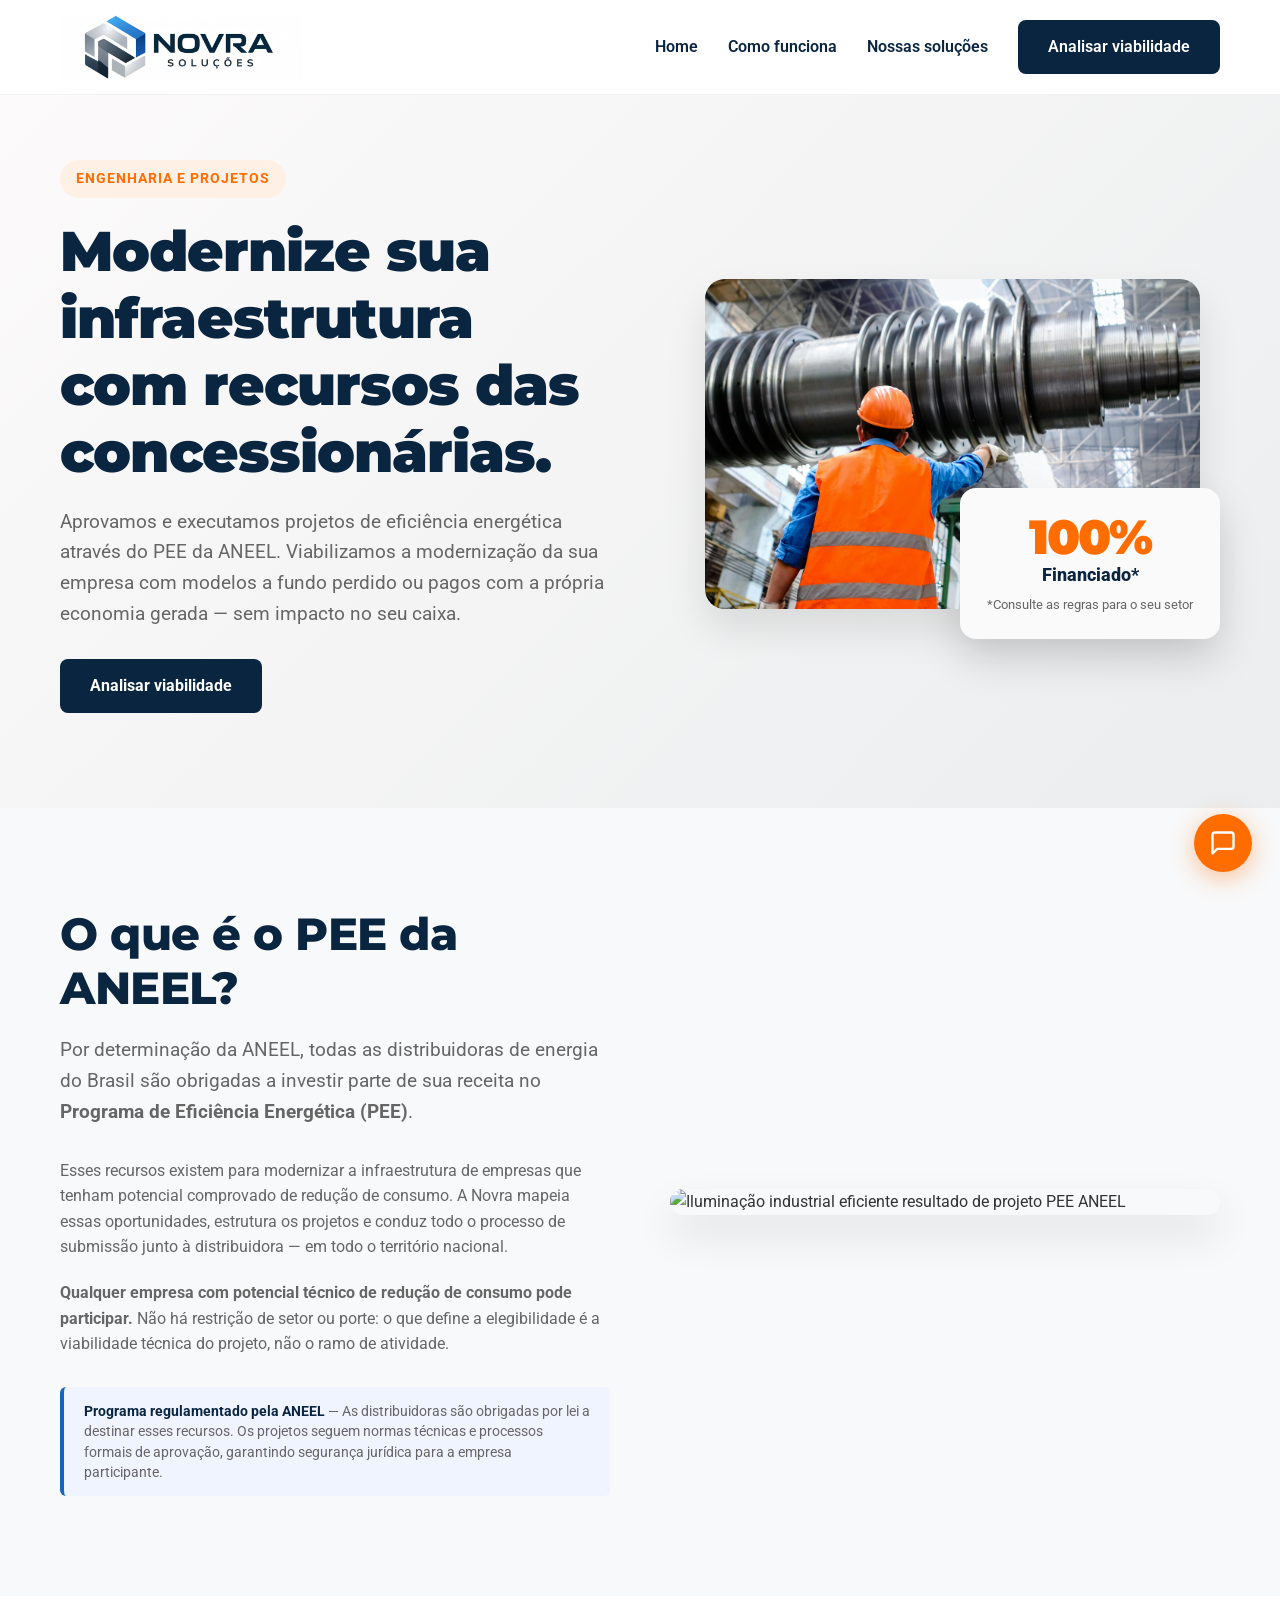
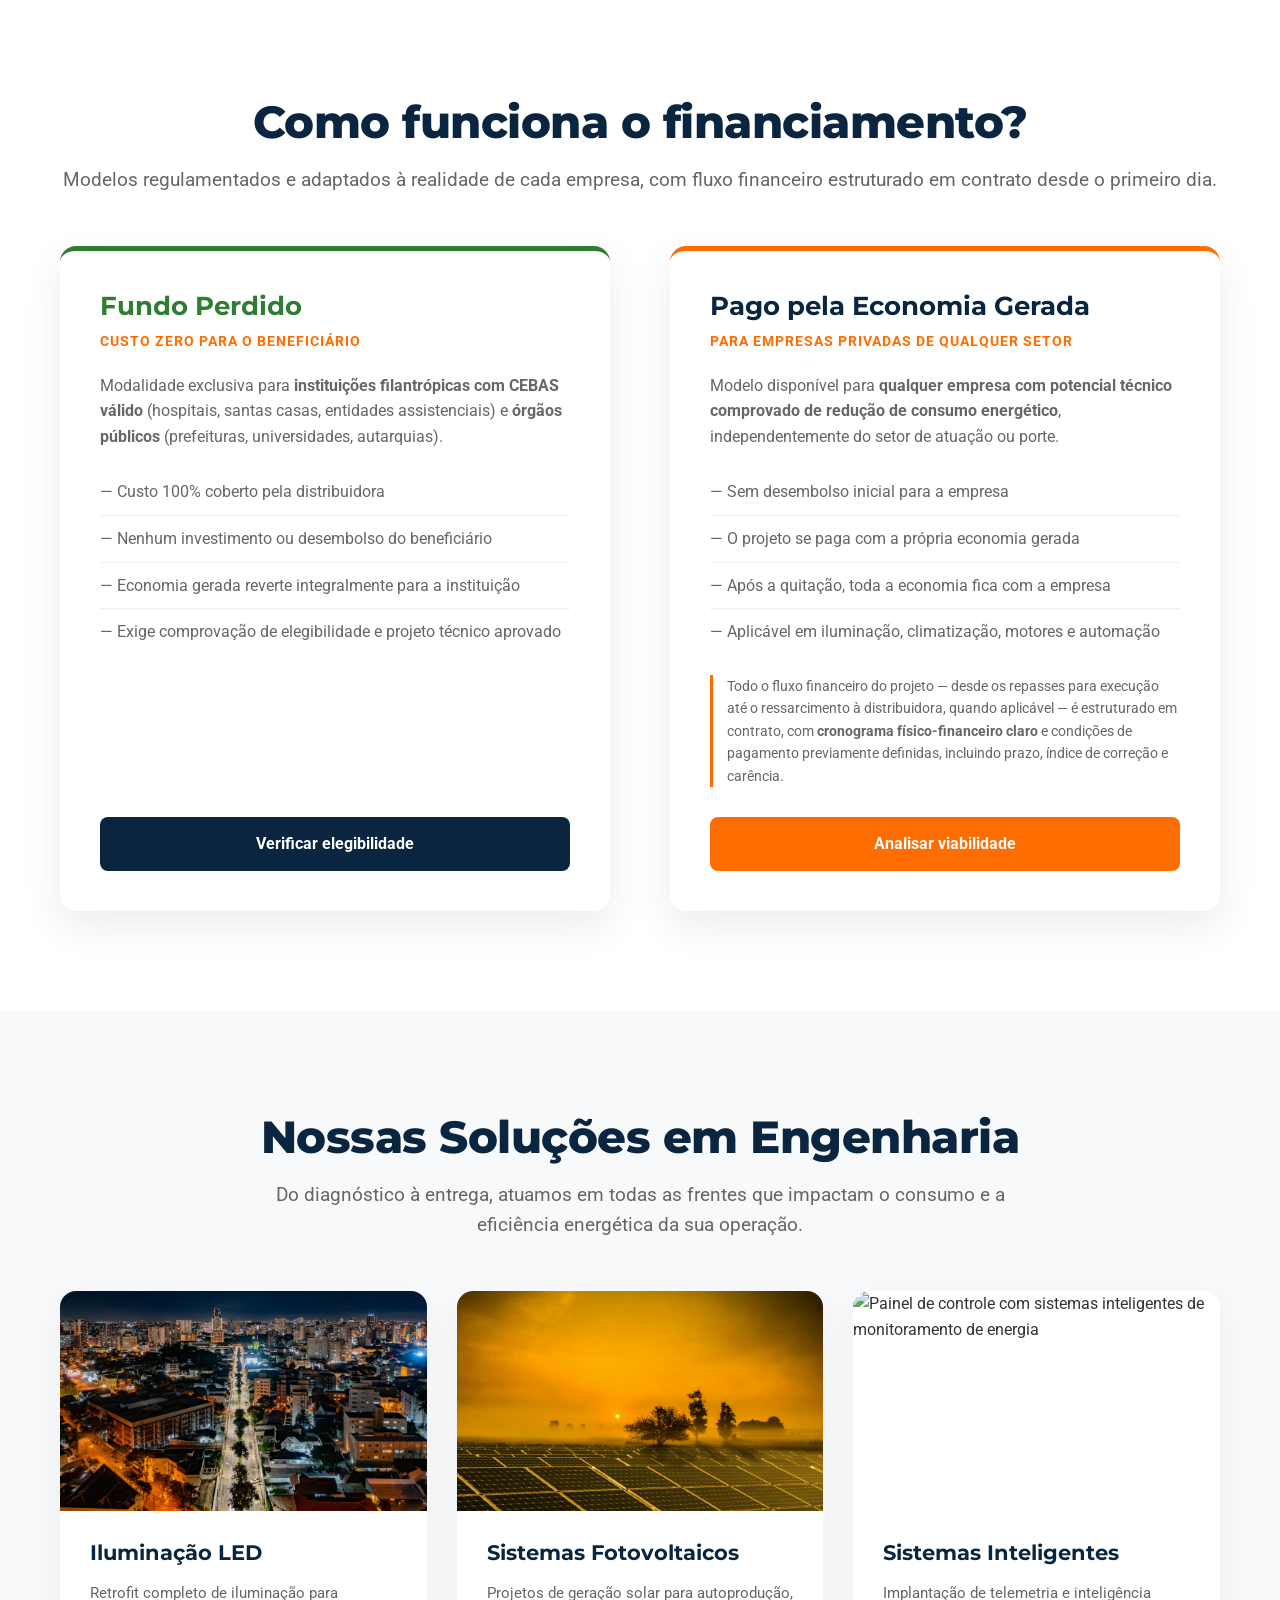
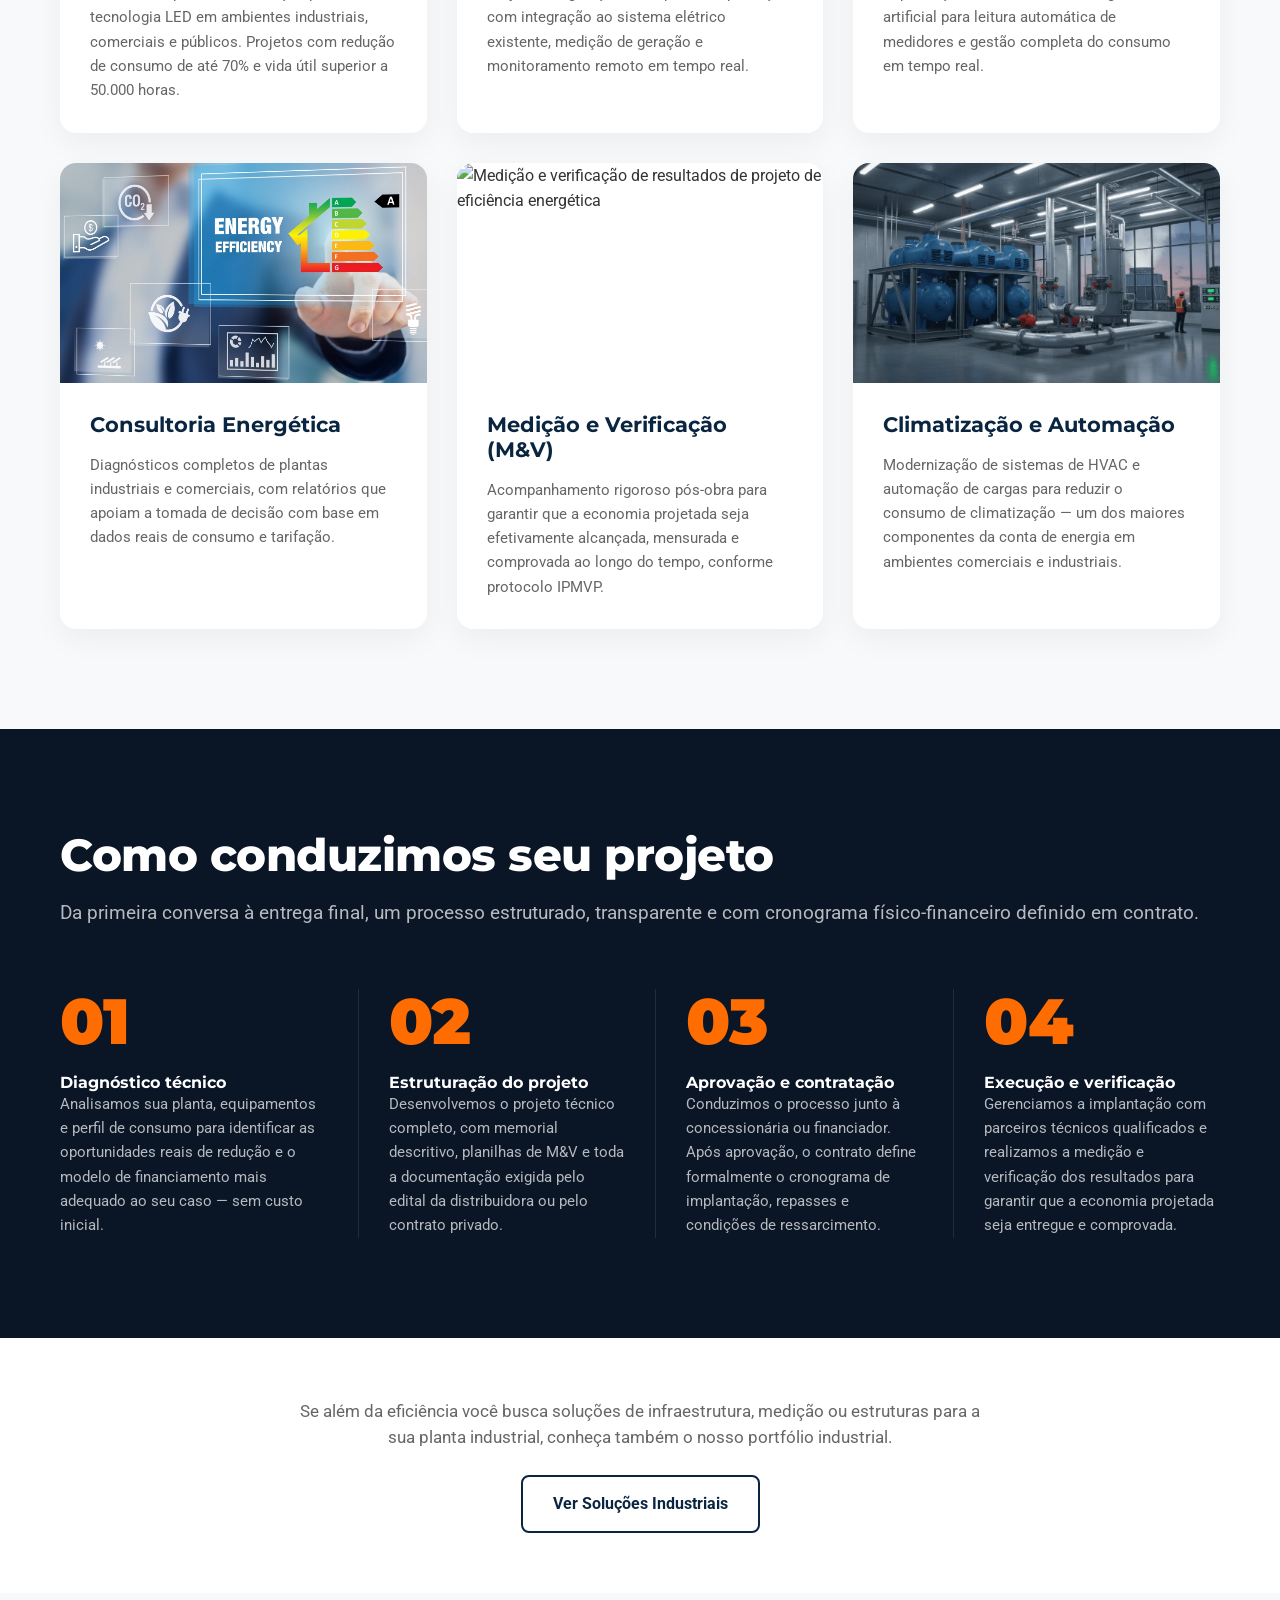
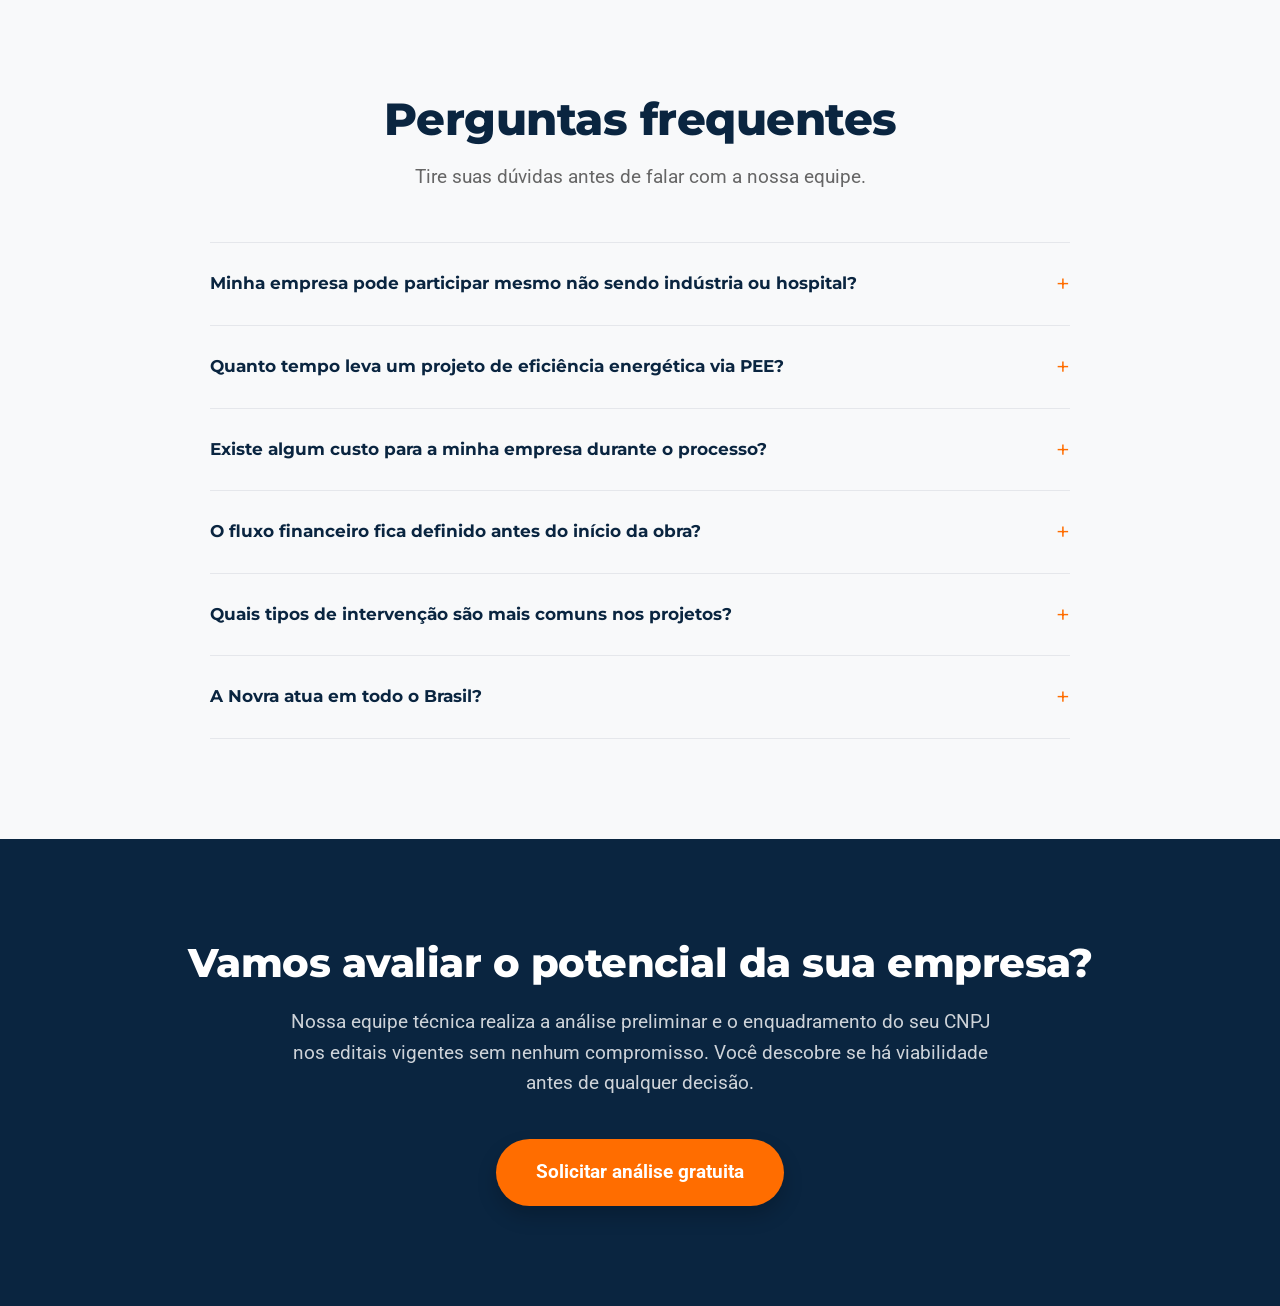
==== eficiencia-energetica/index.html @ 75370949 "Update index.html" ====
<!doctype html>
<html lang="pt-BR">
<head>
  <meta charset="utf-8" />
  <meta name="viewport" content="width=device-width, initial-scale=1" />
  <title>Eficiência Energética | Novra Soluções</title>
  <meta name="description" content="Projetos de eficiência energética via PEE da ANEEL para empresas de qualquer segmento. Modernize sua infraestrutura com recursos das distribuidoras — a custo zero ou pago pela própria economia gerada.">

  <!-- Fontes Google -->
  <link rel="preconnect" href="https://fonts.googleapis.com">
  <link rel="preconnect" href="https://fonts.gstatic.com" crossorigin>
  <link href="https://fonts.googleapis.com/css2?family=Montserrat:wght@700;800;900&family=Roboto:wght@400;500;700&display=swap" rel="stylesheet">

  <!-- Estilos do projeto -->
  <link rel="stylesheet" href="../assets/css/styles.css" />
</head>

<body>

  <!-- ========== HEADER ==========
       Fixo no topo. Logo leva à Home.
       Links ancoram nas seções internas.
       CTA abre WhatsApp com mensagem pré-preenchida.
  =========================================== -->
  <header class="site-header">
    <div class="container header-inner">

      <a class="brand" href="../">
        <img src="../assets/img/logo_topo.png"
             alt="Novra Soluções – especialistas em energia"
             style="max-height: 64px;">
      </a>

      <nav class="main-nav">
        <a href="../">Home</a>
        <a href="#como-funciona">Como funciona</a>
        <a href="#nossas-solucoes">Nossas soluções</a>
        <a class="btn btn-primary"
           href="https://wa.me/5541987377444?text=Quero%20analisar%20a%20viabilidade%20de%20um%20projeto%20de%20efici%C3%AAncia%20energ%C3%A9tica%20para%20minha%20empresa."
           target="_blank"
           rel="noopener"
           aria-label="Falar com especialista em eficiência energética pelo WhatsApp">
          Analisar viabilidade
        </a>
      </nav>

    </div>
  </header>

  <main>

    <!-- ========== HERO ==========
         Proposta de valor principal.
         Card flutuante reforça o impacto "100% Financiado".
    =========================================== -->
    <section class="hero-section">
      <div class="container hero-grid">

        <!-- Texto -->
        <div class="hero-text">
          <div class="badge-orange">Engenharia e Projetos</div>
          <h1>Modernize sua infraestrutura com recursos das concessionárias.</h1>
          <p class="lead">
            Aprovamos e executamos projetos de eficiência energética através do PEE da ANEEL.
            Viabilizamos a modernização da sua empresa com modelos a fundo perdido ou
            pagos com a própria economia gerada — sem impacto no seu caixa.
          </p>
          <div class="hero-ctas">
            <a class="btn btn-primary"
               href="https://wa.me/5541987377444?text=Quero%20analisar%20a%20viabilidade%20de%20um%20projeto%20de%20efici%C3%AAncia%20energ%C3%A9tica%20para%20minha%20empresa."
               target="_blank"
               rel="noopener"
               aria-label="Solicitar análise de viabilidade pelo WhatsApp">
              Analisar viabilidade
            </a>
          </div>
        </div>

        <!-- Imagem + card flutuante -->
        <div class="hero-visual"
             style="position: relative; display: flex; justify-content: flex-end;">
          <img src="../assets/img/hero-industria.jpg"
               alt="Engenheiro avaliando infraestrutura industrial para projeto de eficiência energética"
               class="rounded-img"
               style="width: 100%; max-width: 90%; margin-right: 20px;">

          <div class="floating-card"
               style="position: absolute; bottom: -30px; right: 0;
                      width: 260px; padding: 25px; left: auto; transform: none;">
            <div class="kpi-number" style="font-size: 3rem; margin-bottom: 0;">100%</div>
            <div style="font-weight: 800; color: var(--primary); font-size: 1.1rem;">
              Financiado*
            </div>
            <div style="color: var(--muted); font-size: 0.8rem;
                        line-height: 1.3; margin-top: 8px;">
              *Consulte as regras para o seu setor
            </div>
          </div>
        </div>

      </div>
    </section>

    <!-- ========== O QUE É O PEE ==========
         Educa o visitante antes de apresentar os modelos.
         Texto aberto: qualquer setor pode participar.
    =========================================== -->
    <section class="section bg-light">
      <div class="container two-col">

        <div>
          <h2 style="margin-bottom: 20px;">O que é o PEE da ANEEL?</h2>
          <p class="lead" style="color: var(--muted);">
            Por determinação da ANEEL, todas as distribuidoras de energia do Brasil são
            obrigadas a investir parte de sua receita no
            <strong>Programa de Eficiência Energética (PEE)</strong>.
          </p>
          <p style="color: var(--muted); margin-bottom: 20px;">
            Esses recursos existem para modernizar a infraestrutura de empresas que
            tenham potencial comprovado de redução de consumo. A Novra mapeia essas
            oportunidades, estrutura os projetos e conduz todo o processo de submissão
            junto à distribuidora — em todo o território nacional.
          </p>
          <p style="color: var(--muted); margin-bottom: 30px;">
            <strong>Qualquer empresa com potencial técnico de redução de consumo pode participar.</strong>
            Não há restrição de setor ou porte: o que define a elegibilidade é a viabilidade
            técnica do projeto, não o ramo de atividade.
          </p>

          <!-- Selo de credibilidade -->
          <div class="legal-seal">
            <strong>Programa regulamentado pela ANEEL</strong> — As distribuidoras são
            obrigadas por lei a destinar esses recursos. Os projetos seguem normas técnicas
            e processos formais de aprovação, garantindo segurança jurídica para a empresa participante.
          </div>
        </div>

        <div>
          <img
            src="https://images.unsplash.com/photo-1513828583688-c52646db42da?ixlib=rb-4.0.3&auto=format&fit=crop&w=800&q=80"
            alt="Iluminação industrial eficiente resultado de projeto PEE ANEEL"
            class="rounded-img"
            style="box-shadow: 0 20px 40px rgba(0,0,0,0.1);">
        </div>

      </div>
    </section>

    <!-- ========== MODELOS DE FINANCIAMENTO ==========
         id="como-funciona" ancora o link do header.
         Dois cards lado a lado descrevem os modelos.
    =========================================== -->
    <section class="section" id="como-funciona">
      <div class="container">

        <div class="section-header text-center">
          <h2>Como funciona o financiamento?</h2>
          <p class="lead">
            Modelos regulamentados e adaptados à realidade de cada empresa,
            com fluxo financeiro estruturado em contrato desde o primeiro dia.
          </p>
        </div>

        <div class="two-col" style="margin-top: 50px; align-items: stretch;">

          <!-- Modelo 1: Fundo Perdido -->
          <div style="background: white; padding: 40px; border-radius: 16px;
                      box-shadow: 0 15px 40px rgba(0,0,0,0.08);
                      border-top: 5px solid #2E7D32;
                      display: flex; flex-direction: column;">

            <h3 style="font-size: 1.6rem; margin-bottom: 8px; color: #2E7D32;">
              Fundo Perdido
            </h3>
            <p style="font-size: 0.9rem; color: var(--accent);
                      font-weight: 700; margin-bottom: 20px; text-transform: uppercase;
                      letter-spacing: 1px;">
              Custo zero para o beneficiário
            </p>
            <p style="color: var(--muted); margin-bottom: 20px;">
              Modalidade exclusiva para <strong>instituições filantrópicas com CEBAS válido</strong>
              (hospitais, santas casas, entidades assistenciais) e
              <strong>órgãos públicos</strong> (prefeituras, universidades, autarquias).
            </p>

            <ul style="list-style: none; padding: 0; color: var(--muted);
                       flex-grow: 1; margin-bottom: 30px;">
              <li style="padding: 10px 0; border-bottom: 1px solid #f0f0f0;">
                — Custo 100% coberto pela distribuidora
              </li>
              <li style="padding: 10px 0; border-bottom: 1px solid #f0f0f0;">
                — Nenhum investimento ou desembolso do beneficiário
              </li>
              <li style="padding: 10px 0; border-bottom: 1px solid #f0f0f0;">
                — Economia gerada reverte integralmente para a instituição
              </li>
              <li style="padding: 10px 0;">
                — Exige comprovação de elegibilidade e projeto técnico aprovado
              </li>
            </ul>

            <a class="btn btn-primary"
               href="https://wa.me/5541987377444?text=Quero%20saber%20se%20minha%20institui%C3%A7%C3%A3o%20se%20enquadra%20no%20modelo%20de%20fundo%20perdido%20do%20PEE."
               target="_blank"
               rel="noopener"
               style="text-align: center;"
               aria-label="Verificar elegibilidade para fundo perdido pelo WhatsApp">
              Verificar elegibilidade
            </a>
          </div>

          <!-- Modelo 2: Pago pela Economia Gerada -->
          <div style="background: white; padding: 40px; border-radius: 16px;
                      box-shadow: 0 15px 40px rgba(0,0,0,0.08);
                      border-top: 5px solid var(--accent);
                      display: flex; flex-direction: column;">

            <h3 style="font-size: 1.6rem; margin-bottom: 8px;">
              Pago pela Economia Gerada
            </h3>
            <p style="font-size: 0.9rem; color: var(--accent);
                      font-weight: 700; margin-bottom: 20px; text-transform: uppercase;
                      letter-spacing: 1px;">
              Para empresas privadas de qualquer setor
            </p>
            <p style="color: var(--muted); margin-bottom: 20px;">
              Modelo disponível para <strong>qualquer empresa com potencial técnico comprovado
              de redução de consumo energético</strong>, independentemente do setor de atuação
              ou porte.
            </p>

            <ul style="list-style: none; padding: 0; color: var(--muted);
                       flex-grow: 1; margin-bottom: 20px;">
              <li style="padding: 10px 0; border-bottom: 1px solid #f0f0f0;">
                — Sem desembolso inicial para a empresa
              </li>
              <li style="padding: 10px 0; border-bottom: 1px solid #f0f0f0;">
                — O projeto se paga com a própria economia gerada
              </li>
              <li style="padding: 10px 0; border-bottom: 1px solid #f0f0f0;">
                — Após a quitação, toda a economia fica com a empresa
              </li>
              <li style="padding: 10px 0;">
                — Aplicável em iluminação, climatização, motores e automação
              </li>
            </ul>

            <!-- Frase embasada na minuta COPEL (cláusulas 4, 7 e 9) -->
            <p style="font-size: 0.88rem; color: var(--muted);
                      border-left: 3px solid var(--accent);
                      padding-left: 14px; margin-bottom: 30px; line-height: 1.6;">
              Todo o fluxo financeiro do projeto — desde os repasses para execução até
              o ressarcimento à distribuidora, quando aplicável — é estruturado em contrato,
              com <strong>cronograma físico-financeiro claro</strong> e condições de pagamento
              previamente definidas, incluindo prazo, índice de correção e carência.
            </p>

            <a class="btn btn-accent"
               href="https://wa.me/5541987377444?text=Quero%20analisar%20a%20viabilidade%20de%20um%20projeto%20de%20efici%C3%AAncia%20energ%C3%A9tica%20para%20minha%20empresa."
               target="_blank"
               rel="noopener"
               style="text-align: center;"
               aria-label="Analisar viabilidade de projeto de eficiência energética pelo WhatsApp">
              Analisar viabilidade
            </a>
          </div>

        </div>
      </div>
    </section>

    <!-- ========== NOSSAS SOLUÇÕES EM ENGENHARIA ==========
         id="nossas-solucoes" ancora o link do header.
         Grade de cards com imagem no topo (card-image-top).
    =========================================== -->
    <section class="section bg-light" id="nossas-solucoes">
      <div class="container">

        <div class="section-header text-center">
          <h2>Nossas Soluções em Engenharia</h2>
          <p class="lead" style="max-width: 780px; margin-left: auto; margin-right: auto;">
            Do diagnóstico à entrega, atuamos em todas as frentes que impactam
            o consumo e a eficiência energética da sua operação.
          </p>
        </div>

        <div class="cards-3" style="margin-top: 50px;">

          <!-- Card 1: Iluminação LED -->
          <div class="card-image-top">
            <img src="../assets/img/eficiencia-iluminacao.jpg"
                 alt="Projeto de retrofit de iluminação LED industrial e comercial">
            <div class="card-content">
              <h3 style="color: var(--primary);">Iluminação LED</h3>
              <p style="color: var(--muted); font-size: 0.95rem; margin: 0;">
                Retrofit completo de iluminação para tecnologia LED em ambientes
                industriais, comerciais e públicos. Projetos com redução de consumo
                de até 70% e vida útil superior a 50.000 horas.
              </p>
            </div>
          </div>

          <!-- Card 2: Sistemas Fotovoltaicos -->
          <div class="card-image-top">
            <img src="../assets/img/eficiencia-fotovoltaica.jpg"
                 alt="Sistema fotovoltaico instalado em ambiente industrial">
            <div class="card-content">
              <h3 style="color: var(--primary);">Sistemas Fotovoltaicos</h3>
              <p style="color: var(--muted); font-size: 0.95rem; margin: 0;">
                Projetos de geração solar para autoprodução, com integração ao sistema
                elétrico existente, medição de geração e monitoramento remoto em tempo real.
              </p>
            </div>
          </div>

          <!-- Card 3: Sistemas Inteligentes -->
          <div class="card-image-top">
            <img src="../assets/img/eficiencia-sistemas-inteligentes.jpg"
                 alt="Painel de controle com sistemas inteligentes de monitoramento de energia">
            <div class="card-content">
              <h3 style="color: var(--primary);">Sistemas Inteligentes</h3>
              <p style="color: var(--muted); font-size: 0.95rem; margin: 0;">
                Implantação de telemetria e inteligência artificial para leitura
                automática de medidores e gestão completa do consumo em tempo real.
              </p>
            </div>
          </div>

          <!-- Card 4: Consultoria Energética -->
          <div class="card-image-top">
            <img src="../assets/img/consultoria.png""
                 alt="Consultoria energética com análise de dados de consumo">
            <div class="card-content">
              <h3 style="color: var(--primary);">Consultoria Energética</h3>
              <p style="color: var(--muted); font-size: 0.95rem; margin: 0;">
                Diagnósticos completos de plantas industriais e comerciais,
                com relatórios que apoiam a tomada de decisão com base
                em dados reais de consumo e tarifação.
              </p>
            </div>
          </div>

          <!-- Card 5: Medição e Verificação -->
          <div class="card-image-top">
            <img src="https://images.unsplash.com/photo-1454165804606-c3d57bc86b40?ixlib=rb-4.0.3&auto=format&fit=crop&w=600&q=80"
                 alt="Medição e verificação de resultados de projeto de eficiência energética">
            <div class="card-content">
              <h3 style="color: var(--primary);">Medição e Verificação (M&V)</h3>
              <p style="color: var(--muted); font-size: 0.95rem; margin: 0;">
                Acompanhamento rigoroso pós-obra para garantir que a economia
                projetada seja efetivamente alcançada, mensurada e comprovada
                ao longo do tempo, conforme protocolo IPMVP.
              </p>
            </div>
          </div>

          <!-- Card 6: Climatização e Automação -->
          <div class="card-image-top">
            <img src="../assets/img/chiller.jpg""
                 alt="Automação e climatização industrial com foco em eficiência energética">
            <div class="card-content">
              <h3 style="color: var(--primary);">Climatização e Automação</h3>
              <p style="color: var(--muted); font-size: 0.95rem; margin: 0;">
                Modernização de sistemas de HVAC e automação de cargas para
                reduzir o consumo de climatização — um dos maiores componentes
                da conta de energia em ambientes comerciais e industriais.
              </p>
            </div>
          </div>

        </div>
      </div>
    </section>

    <!-- ========== COMO CONDUZIMOS SEU PROJETO ==========
         4 etapas do processo em fundo escuro.
         Reforça método e previsibilidade do projeto.
    =========================================== -->
    <section class="section bg-dark">
      <div class="container">

        <h2>Como conduzimos seu projeto</h2>
        <p class="lead" style="color: rgba(255,255,255,0.7); margin-top: 10px;">
          Da primeira conversa à entrega final, um processo estruturado,
          transparente e com cronograma físico-financeiro definido em contrato.
        </p>

        <div class="process-grid">

          <div class="process-step">
            <div class="step-num">01</div>
            <h4>Diagnóstico técnico</h4>
            <p>
              Analisamos sua planta, equipamentos e perfil de consumo para
              identificar as oportunidades reais de redução e o modelo de
              financiamento mais adequado ao seu caso — sem custo inicial.
            </p>
          </div>

          <div class="process-step">
            <div class="step-num">02</div>
            <h4>Estruturação do projeto</h4>
            <p>
              Desenvolvemos o projeto técnico completo, com memorial descritivo,
              planilhas de M&V e toda a documentação exigida pelo edital
              da distribuidora ou pelo contrato privado.
            </p>
          </div>

          <div class="process-step">
            <div class="step-num">03</div>
            <h4>Aprovação e contratação</h4>
            <p>
              Conduzimos o processo junto à concessionária ou financiador.
              Após aprovação, o contrato define formalmente o cronograma de
              implantação, repasses e condições de ressarcimento.
            </p>
          </div>

          <div class="process-step">
            <div class="step-num">04</div>
            <h4>Execução e verificação</h4>
            <p>
              Gerenciamos a implantação com parceiros técnicos qualificados
              e realizamos a medição e verificação dos resultados para
              garantir que a economia projetada seja entregue e comprovada.
            </p>
          </div>

        </div>
      </div>
    </section>

    <!-- ========== CROSS-LINK INTERNO ==========
         Direciona visitantes que precisam de outro tipo de solução.
         Aumenta tempo de permanência e reduz taxa de saída.
    =========================================== -->
    <section class="section" style="padding: 60px 0;">
      <div class="container text-center">
        <p style="color: var(--muted); font-size: 1.05rem; max-width: 700px;
                  margin: 0 auto 24px;">
          Se além da eficiência você busca soluções de infraestrutura, medição
          ou estruturas para a sua planta industrial, conheça também o nosso portfólio industrial.
        </p>
        <a class="btn btn-ghost"
           href="../solucoes-industriais/"
           aria-label="Ver portfólio completo de soluções industriais da Novra">
          Ver Soluções Industriais
        </a>
      </div>
    </section>

    <!-- ========== FAQ ==========
         Perguntas frequentes sobre PEE e eficiência energética.
         faq.js controla abertura/fechamento de cada resposta.
    =========================================== -->
    <section class="section bg-light">
      <div class="container">

        <div class="section-header text-center">
          <h2>Perguntas frequentes</h2>
          <p class="lead">Tire suas dúvidas antes de falar com a nossa equipe.</p>
        </div>

        <div class="faq-list">

          <div class="faq-item">
            <button class="faq-question" aria-expanded="false">
              Minha empresa pode participar mesmo não sendo indústria ou hospital?
            </button>
            <div class="faq-answer" hidden>
              Sim. O critério de elegibilidade é técnico, não setorial. Qualquer empresa
              — comércio, serviços, agronegócio, logística ou indústria — pode participar
              desde que haja potencial comprovado de redução de consumo energético.
              Nossa equipe realiza o diagnóstico preliminar sem custo para verificar
              se o seu caso se enquadra e qual a modalidade mais adequada.
            </div>
          </div>

          <div class="faq-item">
            <button class="faq-question" aria-expanded="false">
              Quanto tempo leva um projeto de eficiência energética via PEE?
            </button>
            <div class="faq-answer" hidden>
              O prazo varia conforme a complexidade do projeto e o cronograma do edital
              da distribuidora. Em média, projetos de menor escala levam de 6 a 12 meses
              do diagnóstico à entrega. Projetos maiores podem levar mais tempo,
              especialmente na fase de aprovação junto à concessionária.
              Nossa equipe mantém você informado em cada etapa, com cronograma
              físico-financeiro definido em contrato.
            </div>
          </div>

          <div class="faq-item">
            <button class="faq-question" aria-expanded="false">
              Existe algum custo para a minha empresa durante o processo?
            </button>
            <div class="faq-answer" hidden>
              Depende da modalidade. No modelo a fundo perdido (exclusivo para entidades
              filantrópicas com CEBAS e órgãos públicos), não há nenhum custo para o
              beneficiário. No modelo pago pela economia gerada, o projeto é estruturado
              para que o retorno financeiro cubra o investimento — sem impacto no caixa
              durante a implantação. Em ambos os casos, o diagnóstico preliminar é
              realizado sem custo e sem compromisso.
            </div>
          </div>

          <div class="faq-item">
            <button class="faq-question" aria-expanded="false">
              O fluxo financeiro fica definido antes do início da obra?
            </button>
            <div class="faq-answer" hidden>
              Sim. Todo o fluxo financeiro — desde os repasses para execução até o
              ressarcimento à distribuidora, quando aplicável — é formalizado em contrato
              antes do início das obras. O contrato define o cronograma físico-financeiro,
              condições de pagamento, índice de correção, prazo de carência e número
              de parcelas. Não há surpresas financeiras durante ou após a implantação.
            </div>
          </div>

          <div class="faq-item">
            <button class="faq-question" aria-expanded="false">
              Quais tipos de intervenção são mais comuns nos projetos?
            </button>
            <div class="faq-answer" hidden>
              As intervenções mais frequentes envolvem retrofit de iluminação para LED,
              modernização de sistemas de climatização (HVAC), substituição ou adequação
              de motores elétricos, automação de cargas e instalação de sistemas de
              monitoramento e telemetria. A escolha depende sempre do diagnóstico técnico
              e do potencial de economia identificado na instalação.
            </div>
          </div>

          <div class="faq-item">
            <button class="faq-question" aria-expanded="false">
              A Novra atua em todo o Brasil?
            </button>
            <div class="faq-answer" hidden>
              Sim. A Novra mantém parcerias com empresas de alta capacidade técnica
              em diferentes regiões do país, o que nos permite estruturar e executar
              projetos de eficiência energética em todo o território nacional,
              independentemente da distribuidora responsável pela concessão.
            </div>
          </div>

        </div>
      </div>
    </section>

    <!-- ========== CTA FINAL ==========
         Fundo azul escuro com botão laranja.
         Texto alinhado com a ação principal da página: analisar viabilidade.
    =========================================== -->
    <section class="section text-center"
             style="background-color: var(--primary); color: white;">
      <div class="container">

        <h2 style="color: white; margin-bottom: 20px; font-size: 2.5rem;">
          Vamos avaliar o potencial da sua empresa?
        </h2>
        <p class="lead"
           style="color: rgba(255,255,255,0.8); margin-bottom: 40px;
                  max-width: 700px; margin-left: auto; margin-right: auto;">
          Nossa equipe técnica realiza a análise preliminar e o enquadramento do seu
          CNPJ nos editais vigentes sem nenhum compromisso. Você descobre se há
          viabilidade antes de qualquer decisão.
        </p>

        <a class="btn btn-accent"
           href="https://wa.me/5541987377444?text=Quero%20analisar%20a%20viabilidade%20de%20um%20projeto%20de%20efici%C3%AAncia%20energ%C3%A9tica%20para%20minha%20empresa."
           target="_blank"
           rel="noopener"
           aria-label="Solicitar análise gratuita de viabilidade pelo WhatsApp"
           style="font-size: 1.2rem; padding: 18px 40px; border-radius: 50px;
                  box-shadow: 0 10px 20px rgba(0,0,0,0.2); color: white !important;
                  display: inline-block; text-decoration: none;">
          Solicitar análise gratuita
        </a>

      </div>
    </section>

  </main>

  <!-- ========== SCRIPTS ==========
       faq.js: abre/fecha as respostas do FAQ com animação.
       accordion.js: não é necessário nesta página (sem cards industriais).
  =========================================== -->
  <script src="../assets/js/faq.js"></script>
<div id="novra-chat-widget" class="novra-chat-closed">
  <button id="novra-chat-toggle" class="novra-chat-toggle" aria-label="Abrir chat com a Nova">
    <svg xmlns="http://www.w3.org/2000/svg" width="28" height="28" viewBox="0 0 24 24"
         fill="none" stroke="white" stroke-width="2" stroke-linecap="round" stroke-linejoin="round">
      <path d="M21 15a2 2 0 0 1-2 2H7l-4 4V5a2 2 0 0 1 2-2h14a2 2 0 0 1 2 2z"/>
    </svg>
  </button>
  <div id="novra-chat-balloon" class="novra-chat-balloon" hidden>
    Olá! Posso te ajudar com dúvidas sobre Eficiência Energética?
    <button id="novra-balloon-close" aria-label="Fechar">×</button>
  </div>
  <div class="novra-chat-window" role="dialog" aria-label="Chat com a Nova">
    <div class="novra-chat-header">
      <div class="novra-chat-avatar">N</div>
      <div>
        <div class="novra-chat-title">Nova</div>
        <div class="novra-chat-subtitle">Assistente Novra · Online agora</div>
      </div>
      <button id="novra-chat-close" class="novra-chat-close" aria-label="Fechar chat">×</button>
    </div>
    <div id="novra-chat-messages" class="novra-chat-messages" role="log" aria-live="polite"></div>
    <div id="novra-quick-questions" class="novra-quick-questions"></div>
    <div class="novra-chat-input-area">
      <input id="novra-chat-input" type="text" placeholder="Digite sua dúvida..."
             autocomplete="off" aria-label="Digite sua mensagem" />
      <button id="novra-chat-send" class="novra-chat-send" aria-label="Enviar">
        <svg xmlns="http://www.w3.org/2000/svg" width="18" height="18" viewBox="0 0 24 24"
             fill="none" stroke="white" stroke-width="2" stroke-linecap="round" stroke-linejoin="round">
          <line x1="22" y1="2" x2="11" y2="13"/>
          <polygon points="22 2 15 22 11 13 2 9 22 2"/>
        </svg>
      </button>
    </div>
    <div class="novra-chat-footer">
      Prefere falar diretamente?
      <a href="https://wa.me/5541987377444?text=Ol%C3%A1%2C%20vim%20pelo%20site%20da%20Novra%20e%20gostaria%20de%20falar%20com%20um%20especialista."
         target="_blank" rel="noopener">Abrir WhatsApp</a>
    </div>
  </div>
</div>

<script>var NOVRA_PAGE = 'eficiencia';</script>
<script src="../assets/js/nova-chat.js"></script>
</body>
</html>
  
</body>
</html>
---- assets/css/styles.css ----
/* =========================================
   VARIÁVEIS GLOBAIS
========================================= */
:root {
  --font-heading: "Montserrat", sans-serif;
  --font-body: "Roboto", sans-serif;
  --primary: #0A2540;
  --primary-light: #1565C0;
  --accent: #FF6D00;
  --bg: #ffffff;
  --bg-light: #f8f9fa;
  --text: #333333;
  --muted: #666666;
}

/* =========================================
   RESET E BASE
========================================= */
* {
  margin: 0;
  padding: 0;
  box-sizing: border-box;
}

body {
  font-family: var(--font-body);
  color: var(--text);
  background-color: var(--bg);
  line-height: 1.6;
  overflow-x: hidden;
}

img {
  max-width: 100%;
  height: auto;
  display: block;
}

a {
  text-decoration: none;
  color: inherit;
}

/* =========================================
   TIPOGRAFIA
========================================= */
h1, h2, h3, h4 {
  font-family: var(--font-heading);
  color: var(--primary);
  line-height: 1.2;
}

h1 {
  font-size: 3.5rem;
  font-weight: 900;
  margin-bottom: 20px;
  letter-spacing: -1px;
}

h2 {
  font-size: 2.8rem;
  font-weight: 800;
  margin-bottom: 15px;
  letter-spacing: -0.5px;
}

h3 {
  font-size: 1.3rem;
  font-weight: 700;
  margin-bottom: 15px;
}

.lead {
  font-size: 1.2rem;
  color: var(--muted);
  margin-bottom: 30px;
}

.text-center {
  text-align: center;
}

/* =========================================
   LAYOUT E CORES DE FUNDO
========================================= */
.container {
  width: 100%;
  max-width: 1200px;
  margin: 0 auto;
  padding: 0 20px;
}

.section {
  padding: 100px 0;
}

.bg-light {
  background-color: var(--bg-light);
}

.bg-dark {
  background-color: #0A1526;
  color: white;
}

.bg-dark h2,
.bg-dark h3,
.bg-dark h4 {
  color: white;
}

/* =========================================
   HEADER
========================================= */
.site-header {
  position: fixed;
  top: 0;
  width: 100%;
  z-index: 1000;
  padding: 15px 0;
  background: rgba(255, 255, 255, 0.95);
  backdrop-filter: blur(10px);
  border-bottom: 1px solid rgba(0, 0, 0, 0.05);
}

.header-inner {
  display: flex;
  justify-content: space-between;
  align-items: center;
}

.brand {
  font-family: var(--font-heading);
  font-size: 1.5rem;
  font-weight: 900;
  color: var(--primary);
  display: flex;
  align-items: center;
  gap: 10px;
}

.main-nav {
  display: flex;
  gap: 30px;
  align-items: center;
}

.main-nav a {
  font-weight: 600;
  color: var(--primary);
  transition: color 0.3s ease;
}

.main-nav a:hover {
  color: var(--accent);
}

.site-header .main-nav a.btn {
  color: white;
}

.site-header .main-nav a.btn:hover {
  color: white;
}

/* =========================================
   HERO SECTION
========================================= */
.hero-section {
  padding: 160px 0 80px;
  background: linear-gradient(135deg, #fdfbfb 0%, #ebedee 100%);
}

.hero-grid {
  display: grid;
  grid-template-columns: 1fr 1fr;
  gap: 60px;
  align-items: center;
}

.badge-orange {
  display: inline-block;
  padding: 8px 16px;
  background: #FFF0E6;
  color: var(--accent);
  border-radius: 50px;
  font-weight: 700;
  font-size: 0.85rem;
  margin-bottom: 20px;
  text-transform: uppercase;
  letter-spacing: 1px;
}

.hero-ctas {
  display: flex;
  gap: 15px;
  margin-top: 30px;
  margin-bottom: 15px;
}

.hero-visual {
  position: relative;
  display: block;
  width: 100%;
}

.rounded-img {
  border-radius: 20px;
  width: 100%;
  box-shadow: 0 20px 40px rgba(0, 0, 0, 0.1);
}

.hero-visual .rounded-img {
  max-height: 420px;
  width: 100%;
  object-fit: cover;
}

/* Hero específico Soluções Industriais */
.hero-industriais {
  padding-top: 120px;
  padding-bottom: 60px;
}

/* Card Flutuante */
.floating-card {
  position: absolute;
  background: #FAFAFA;
  padding: 30px 40px;
  border-radius: 16px;
  box-shadow: 0 20px 40px rgba(0, 0, 0, 0.15);
  z-index: 10;
  bottom: -30px;
  left: -40px;
  text-align: center;
}

.kpi-number {
  font-size: 5rem;
  font-weight: 900;
  color: var(--accent);
  line-height: 1;
  font-family: var(--font-heading);
  letter-spacing: -2px;
  margin-bottom: 5px;
}

/* =========================================
   BOTÕES
========================================= */
.btn {
  display: inline-block;
  padding: 14px 30px;
  border-radius: 8px;
  font-weight: 700;
  text-align: center;
  transition: all 0.3s ease;
  cursor: pointer;
  border: none;
}

.btn-primary {
  background-color: var(--primary);
  color: white;
}

.btn-primary:hover {
  background-color: var(--primary-light);
  transform: translateY(-2px);
}

.btn-accent {
  background-color: var(--accent);
  color: white;
}

.btn-accent:hover {
  background-color: #E65100;
  transform: translateY(-2px);
}

.btn-ghost {
  background: transparent;
  color: var(--primary);
  border: 2px solid var(--primary);
}

.btn-ghost:hover {
  background: var(--primary);
  color: white;
  transform: translateY(-2px);
}

/* =========================================
   GRIDS E CARDS
========================================= */
.two-col {
  display: grid;
  grid-template-columns: 1fr 1fr;
  gap: 60px;
  align-items: center;
}

.cards-3 {
  display: grid;
  grid-template-columns: repeat(3, 1fr);
  gap: 30px;
  margin-top: 50px;
}

/* Cards de vantagens (sem emojis) */
.cards-3 .card {
  background: white;
  border-radius: 16px;
  padding: 40px 30px;
  box-shadow: 0 10px 30px rgba(0, 0, 0, 0.04);
  transition: transform 0.3s ease;
  display: flex;
  flex-direction: column;
  justify-content: center;
  align-items: center;
  text-align: center;
  min-height: 220px;
}

.cards-3 .card:hover {
  transform: translateY(-5px);
  box-shadow: 0 15px 40px rgba(0, 0, 0, 0.08);
}

/* Linha laranja decorativa nos cards de vantagens */
.card-accent-line {
  width: 40px;
  height: 4px;
  background: var(--accent);
  border-radius: 2px;
  margin-bottom: 20px;
}

/* Cards com imagem no topo */
.card-image-top {
  background: white;
  border-radius: 16px;
  box-shadow: 0 10px 30px rgba(0, 0, 0, 0.05);
  overflow: hidden;
  transition: transform 0.3s ease;
  display: flex;
  flex-direction: column;
  height: 100%;
}

.card-image-top:hover {
  transform: translateY(-5px);
  box-shadow: 0 15px 40px rgba(0, 0, 0, 0.1);
}

.card-image-top img {
  width: 100%;
  height: 220px;
  object-fit: cover;
}

.card-content {
  padding: 30px;
  flex-grow: 1;
}

/* =========================================
   BULLETS VISUAIS (Como chega a energia)
========================================= */
.energy-steps {
  list-style: none;
  padding: 0;
  margin: 30px 0;
}

.energy-steps li {
  display: flex;
  align-items: flex-start;
  gap: 16px;
  margin-bottom: 20px;
  font-size: 1rem;
  color: var(--text);
  line-height: 1.5;
}

.energy-steps li .step-dot {
  flex-shrink: 0;
  width: 32px;
  height: 32px;
  background: var(--accent);
  color: white;
  border-radius: 50%;
  display: flex;
  align-items: center;
  justify-content: center;
  font-weight: 900;
  font-family: var(--font-heading);
  font-size: 0.85rem;
  margin-top: 2px;
}

/* =========================================
   BOLETOS
========================================= */
.boleto-list {
  margin-top: 40px;
}

.boleto-item {
  border-left: 4px solid var(--accent);
  padding-left: 20px;
  margin-bottom: 30px;
}

.boleto-item h4 {
  font-size: 1.3rem;
  margin-bottom: 10px;
}

.boleto-item p {
  color: var(--muted);
}

/* =========================================
   PROCESSO / PASSO A PASSO
========================================= */
.process-grid {
  display: grid;
  grid-template-columns: repeat(4, 1fr);
  gap: 30px;
  margin-top: 60px;
}

.process-step {
  border-left: 1px solid rgba(255, 255, 255, 0.1);
  padding-left: 30px;
}

.process-step:first-child {
  border-left: none;
  padding-left: 0;
}

.step-num {
  font-size: 4rem;
  font-weight: 900;
  color: var(--accent);
  line-height: 1;
  margin-bottom: 20px;
  font-family: var(--font-heading);
}

.process-step p {
  color: rgba(255, 255, 255, 0.7);
  font-size: 0.95rem;
}

/* =========================================
   SELO REGULATÓRIO
========================================= */
.legal-seal {
  margin-top: 30px;
  padding: 14px 20px;
  background: #f0f4ff;
  border-left: 4px solid var(--primary-light);
  border-radius: 6px;
  font-size: 0.85rem;
  color: var(--muted);
  line-height: 1.5;
}

.legal-seal strong {
  color: var(--primary);
}

/* =========================================
   FAQ
========================================= */
.faq-list {
  margin-top: 50px;
  max-width: 860px;
  margin-left: auto;
  margin-right: auto;
}

.faq-item {
  border-bottom: 1px solid #e5e7eb;
  padding: 24px 0;
}

.faq-item:first-child {
  border-top: 1px solid #e5e7eb;
}

.faq-question {
  width: 100%;
  background: none;
  border: none;
  text-align: left;
  font-family: var(--font-heading);
  font-size: 1.05rem;
  font-weight: 700;
  color: var(--primary);
  cursor: pointer;
  display: flex;
  justify-content: space-between;
  align-items: center;
  gap: 16px;
  padding: 0;
  line-height: 1.4;
}

.faq-question::after {
  content: "+";
  font-size: 1.5rem;
  font-weight: 400;
  color: var(--accent);
  flex-shrink: 0;
  transition: transform 0.25s ease;
}

.faq-question[aria-expanded="true"]::after {
  transform: rotate(45deg);
}

.faq-answer {
  margin-top: 14px;
  font-size: 0.98rem;
  color: var(--muted);
  line-height: 1.7;
}

/* =========================================
   BLOCO SOBRE A NOVRA (Home)
========================================= */
.about-novra {
  display: grid;
  grid-template-columns: 1fr 1fr;
  gap: 80px;
  align-items: center;
}

.about-novra-text h2 {
  margin-bottom: 20px;
}

.about-novra-text p {
  color: var(--muted);
  margin-bottom: 20px;
  font-size: 1.05rem;
  line-height: 1.8;
}

.about-highlights {
  display: grid;
  grid-template-columns: 1fr 1fr;
  gap: 24px;
  margin-top: 40px;
}

.about-highlight-item {
  border-left: 3px solid var(--accent);
  padding-left: 16px;
}

.about-highlight-item strong {
  display: block;
  font-family: var(--font-heading);
  font-size: 1.6rem;
  font-weight: 900;
  color: var(--primary);
  line-height: 1;
  margin-bottom: 4px;
}

.about-highlight-item span {
  font-size: 0.88rem;
  color: var(--muted);
  line-height: 1.4;
}

/* =========================================
   SEÇÃO SOLUÇÕES INDUSTRIAIS
========================================= */
.industrial-grid {
  display: grid;
  grid-template-columns: repeat(4, 1fr);
  gap: 28px;
  margin-top: 50px;
}

.ind-card {
  background: #ffffff;
  border-radius: 16px;
  box-shadow: 0 10px 30px rgba(0, 0, 0, 0.06);
  overflow: hidden;
  display: flex;
  flex-direction: column;
  transition: transform 0.3s ease, box-shadow 0.3s ease;
}

.ind-card:hover {
  transform: translateY(-5px);
  box-shadow: 0 20px 45px rgba(0, 0, 0, 0.1);
}

.ind-card-img {
  width: 100%;
  height: 180px;
  overflow: hidden;
  flex-shrink: 0;
}

.ind-card-img img {
  width: 100%;
  height: 100%;
  object-fit: cover;
  display: block;
  transition: transform 0.4s ease;
}

.ind-card:hover .ind-card-img img {
  transform: scale(1.05);
}

.ind-card-body {
  padding: 24px;
  display: flex;
  flex-direction: column;
  flex-grow: 1;
}

.ind-card-body h3 {
  font-size: 1rem;
  font-weight: 700;
  color: var(--primary);
  margin-bottom: 10px;
  line-height: 1.3;
}

.ind-card-body > p {
  font-size: 0.9rem;
  color: var(--muted);
  line-height: 1.6;
  margin-bottom: 14px;
  flex-grow: 1;
}

.accordion-toggle {
  background: none;
  border: none;
  color: var(--accent);
  font-size: 0.85rem;
  font-weight: 700;
  cursor: pointer;
  padding: 0;
  text-align: left;
  margin-bottom: 12px;
  font-family: var(--font-body);
  transition: color 0.2s ease;
  display: flex;
  align-items: center;
  gap: 6px;
}

.accordion-toggle:hover {
  color: #E65100;
}

.accordion-toggle::after {
  content: "↓";
  display: inline-block;
  font-size: 0.8rem;
  transition: transform 0.25s ease;
}

.accordion-toggle[aria-expanded="true"]::after {
  transform: rotate(180deg);
}

.accordion-content {
  margin-bottom: 16px;
}

.accordion-content ul {
  list-style: none;
  padding: 0;
  margin: 0;
}

.accordion-content ul li {
  font-size: 0.875rem;
  color: var(--muted);
  padding: 5px 0 5px 16px;
  position: relative;
  line-height: 1.5;
}

.accordion-content ul li::before {
  content: "—";
  position: absolute;
  left: 0;
  color: var(--accent);
  font-size: 0.75rem;
  top: 6px;
}

.ind-btn {
  margin-top: auto;
  width: 100%;
  text-align: center;
  font-size: 0.88rem;
  padding: 12px 16px;
}

/* =========================================
   RESPONSIVO
========================================= */
@media (max-width: 1100px) {
  .hero-grid,
  .two-col,
  .process-grid,
  .about-novra {
    grid-template-columns: 1fr;
    text-align: center;
    gap: 40px;
  }

  .hero-text h1 {
    font-size: 2.5rem;
  }

  .hero-ctas {
    justify-content: center;
  }

  .floating-card {
    position: relative;
    bottom: 0;
    left: 0;
    margin: -40px auto 0;
    width: 80%;
  }

  .cards-3 {
    grid-template-columns: 1fr;
  }

  .cards-3 .card {
    min-height: 180px;
  }

  .boleto-item {
    text-align: left;
  }

  .process-step {
    border-left: none;
    border-top: 1px solid rgba(255, 255, 255, 0.1);
    padding-left: 0;
    padding-top: 30px;
  }

  .process-step:first-child {
    border-top: none;
    padding-top: 0;
  }

  .industrial-grid {
    grid-template-columns: repeat(2, 1fr);
    gap: 24px;
  }

  .about-highlights {
    grid-template-columns: 1fr 1fr;
    text-align: left;
  }

  .energy-steps li {
    text-align: left;
  }
}

@media (max-width: 600px) {
  h1 {
    font-size: 2rem;
  }

  h2 {
    font-size: 1.8rem;
  }

  .industrial-grid {
    grid-template-columns: 1fr;
    gap: 20px;
  }

  .ind-card-img {
    height: 200px;
  }

  .ind-card-body {
    padding: 20px;
  }

  .about-highlights {
    grid-template-columns: 1fr;
  }

  .hero-ctas {
    flex-direction: column;
  }
}

/* Widget Nova */
.novra-chat-toggle {
  position: fixed;
  bottom: 28px;
  right: 28px;
  z-index: 1300;
  width: 58px;
  height: 58px;
  border-radius: 50%;
  background: var(--accent, #FF6D00);
  border: none;
  cursor: pointer;
  display: flex;
  align-items: center;
  justify-content: center;
  box-shadow: 0 6px 24px rgba(255,109,0,0.4);
  transition: transform 0.3s ease, box-shadow 0.3s ease;
}
.novra-chat-toggle:hover {
  transform: scale(1.08);
  box-shadow: 0 10px 32px rgba(255,109,0,0.5);
}
.novra-chat-balloon {
  position: fixed;
  bottom: 100px;
  right: 28px;
  z-index: 1299;
  background: white;
  border-radius: 12px 12px 0 12px;
  padding: 14px 40px 14px 16px;
  box-shadow: 0 8px 24px rgba(0,0,0,0.12);
  font-size: 0.9rem;
  font-weight: 500;
  max-width: 240px;
  line-height: 1.4;
  animation: novraFadeIn 0.4s ease;
}
#novra-balloon-close {
  position: absolute;
  top: 8px;
  right: 10px;
  background: none;
  border: none;
  font-size: 1.1rem;
  cursor: pointer;
  line-height: 1;
}
.novra-chat-window {
  position: fixed;
  bottom: 100px;
  right: 28px;
  z-index: 1300;
  width: 360px;
  max-height: 540px;
  display: flex;
  flex-direction: column;
  background: white;
  border-radius: 16px;
  box-shadow: 0 20px 60px rgba(0,0,0,0.18);
  overflow: hidden;
  animation: novraSlideUp 0.35s ease;
}
.novra-chat-closed .novra-chat-window { display: none; }
.novra-chat-closed .novra-chat-balloon { display: none; }
.novra-chat-header {
  background: #0A2540;
  color: white;
  padding: 16px 18px;
  display: flex;
  align-items: center;
  gap: 12px;
}
.novra-chat-avatar {
  width: 40px;
  height: 40px;
  border-radius: 50%;
  background: #FF6D00;
  color: white;
  font-weight: 900;
  font-size: 1.2rem;
  display: flex;
  align-items: center;
  justify-content: center;
  flex-shrink: 0;
}
.novra-chat-title {
  font-weight: 800;
  font-size: 1rem;
  color: white;
}
.novra-chat-subtitle {
  font-size: 0.75rem;
  color: rgba(255,255,255,0.7);
  margin-top: 2px;
}
.novra-chat-close {
  margin-left: auto;
  background: none;
  border: none;
  color: rgba(255,255,255,0.8);
  font-size: 1.5rem;
  cursor: pointer;
  line-height: 1;
  padding: 0 4px;
}
.novra-chat-messages {
  flex: 1;
  overflow-y: auto;
  padding: 20px 16px 10px;
  display: flex;
  flex-direction: column;
  gap: 12px;
  scroll-behavior: smooth;
}
.novra-msg { display: flex; flex-direction: column; }
.novra-msg-user { align-items: flex-end; }
.novra-msg-bot { align-items: flex-start; }
.novra-bubble {
  max-width: 85%;
  padding: 12px 16px;
  border-radius: 16px;
  font-size: 0.88rem;
  line-height: 1.6;
}
.novra-msg-user .novra-bubble {
  background: #FF6D00;
  color: white;
  border-bottom-right-radius: 4px;
}
.novra-msg-bot .novra-bubble {
  background: #f4f4f4;
  border-bottom-left-radius: 4px;
}
.novra-quick-questions {
  padding: 10px 14px;
  display: flex;
  flex-wrap: wrap;
  gap: 8px;
  border-top: 1px solid #f0f0f0;
}
.novra-quick-questions button {
  background: white;
  border: 1.5px solid #0A2540;
  color: #0A2540;
  border-radius: 20px;
  padding: 6px 14px;
  font-size: 0.8rem;
  font-weight: 600;
  cursor: pointer;
  transition: all 0.2s ease;
}
.novra-quick-questions button:hover {
  background: #FF6D00;
  color: white;
  border-color: #FF6D00;
}
.novra-chat-input-area {
  display: flex;
  align-items: center;
  gap: 8px;
  padding: 12px 14px;
  border-top: 1px solid #f0f0f0;
}
#novra-chat-input {
  flex: 1;
  border: 1.5px solid #e0e0e0;
  border-radius: 24px;
  padding: 10px 16px;
  font-size: 0.88rem;
  outline: none;
  transition: border-color 0.2s;
}
#novra-chat-input:focus { border-color: #FF6D00; }
.novra-chat-send {
  width: 40px;
  height: 40px;
  border-radius: 50%;
  background: #FF6D00;
  border: none;
  cursor: pointer;
  display: flex;
  align-items: center;
  justify-content: center;
  flex-shrink: 0;
  transition: background 0.2s, transform 0.2s;
}
.novra-chat-send:hover {
  background: #E65100;
  transform: scale(1.05);
}
.novra-chat-footer {
  text-align: center;
  font-size: 0.75rem;
  color: #666;
  padding: 8px 14px 12px;
  border-top: 1px solid #f5f5f5;
}
.novra-chat-footer a {
  color: #FF6D00;
  font-weight: 600;
  margin-left: 4px;
  text-decoration: none;
}
@keyframes novraFadeIn {
  from { opacity: 0; transform: translateY(8px); }
  to   { opacity: 1; transform: translateY(0); }
}
@keyframes novraSlideUp {
  from { opacity: 0; transform: translateY(20px); }
  to   { opacity: 1; transform: translateY(0); }
}
@media (max-width: 480px) {
  .novra-chat-window {
    right: 0; bottom: 0;
    width: 100vw; max-height: 90vh;
    border-radius: 16px 16px 0 0;
  }
  .novra-chat-toggle { bottom: 20px; right: 20px; }
  .novra-chat-balloon { right: 16px; bottom: 90px; }
}
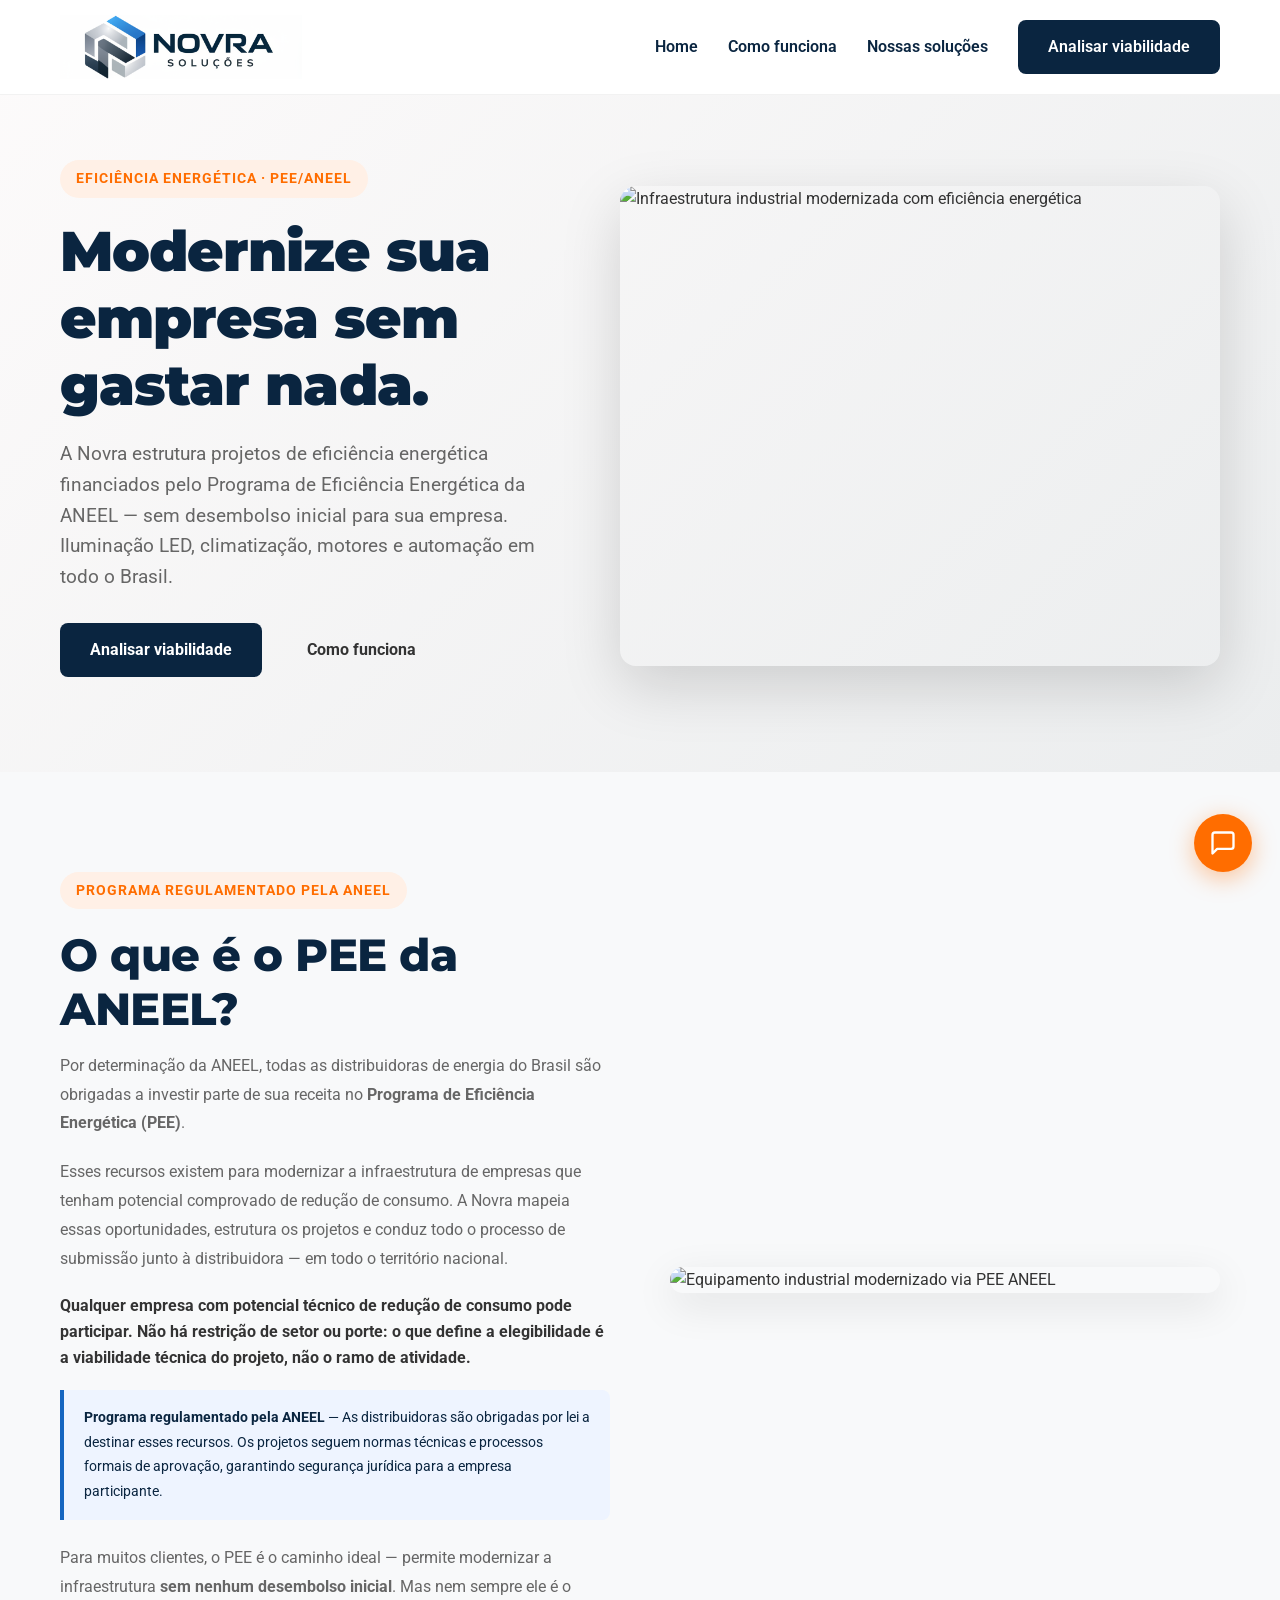
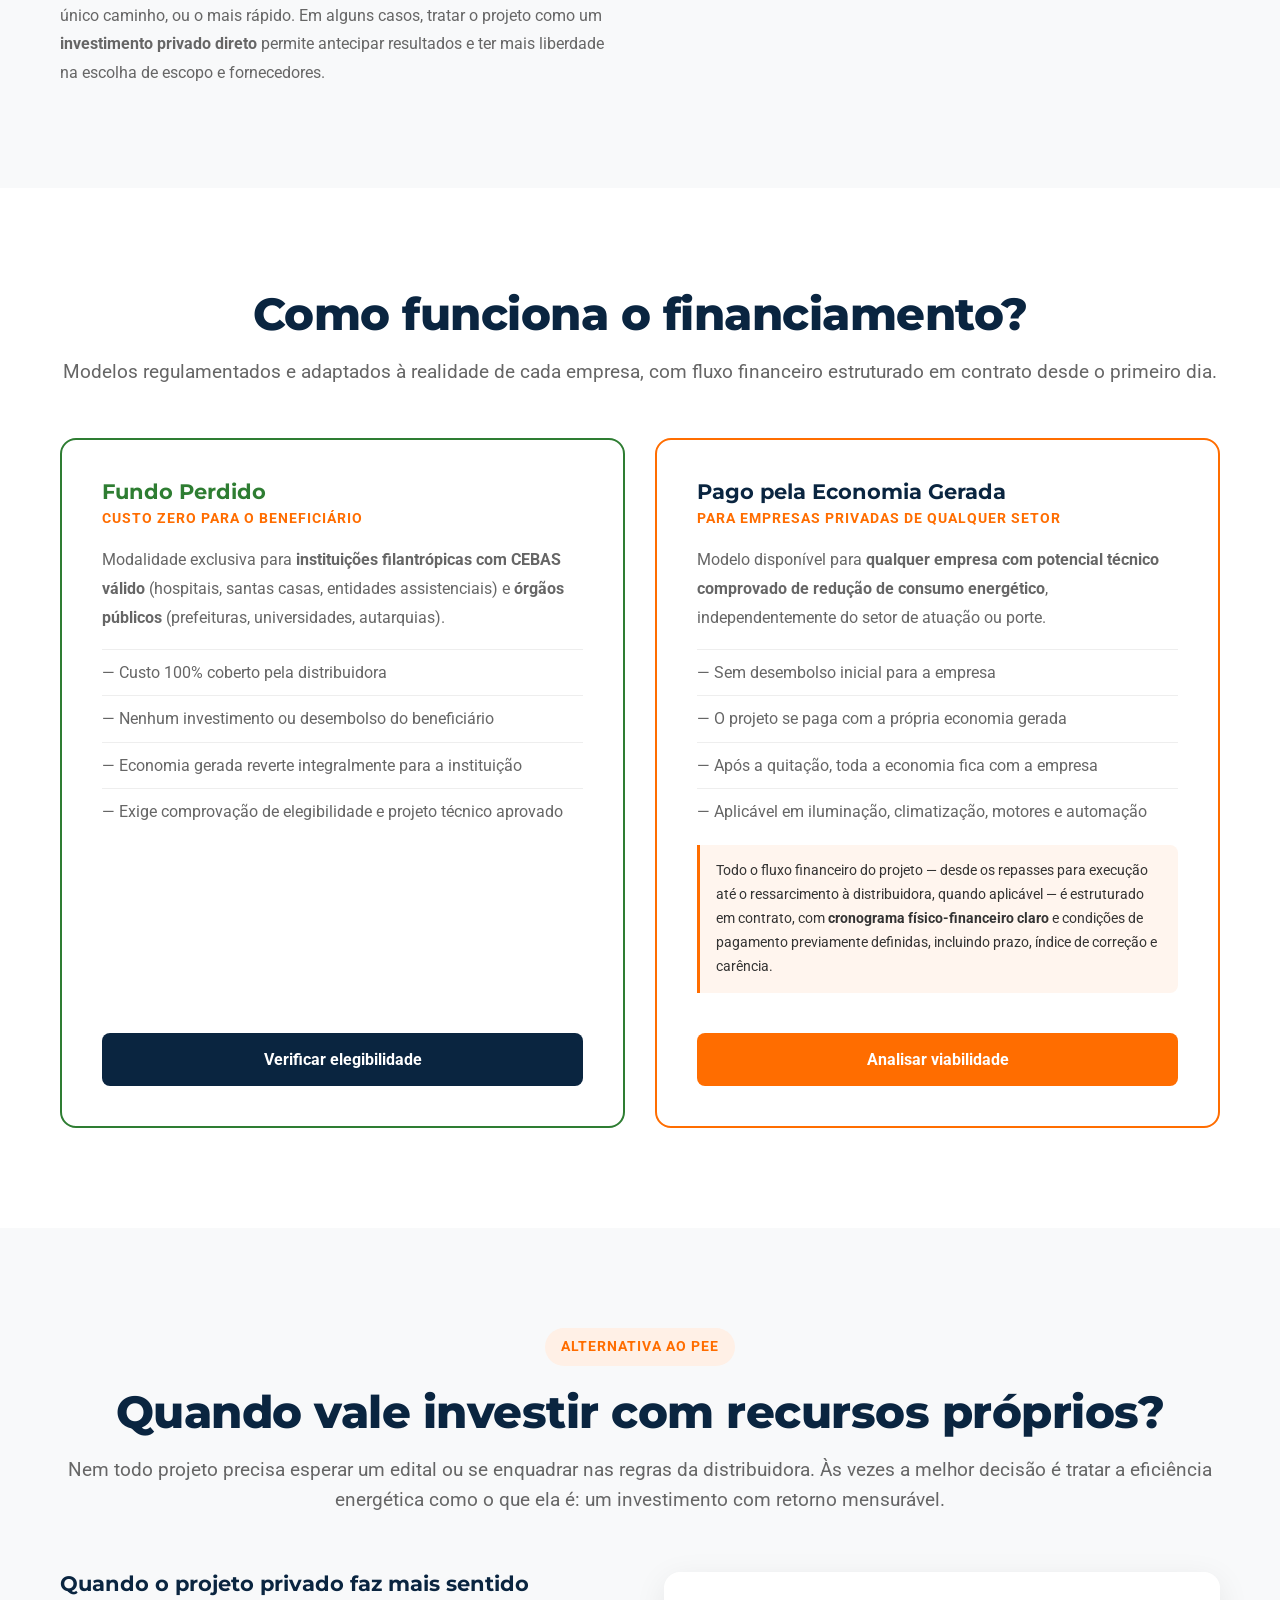
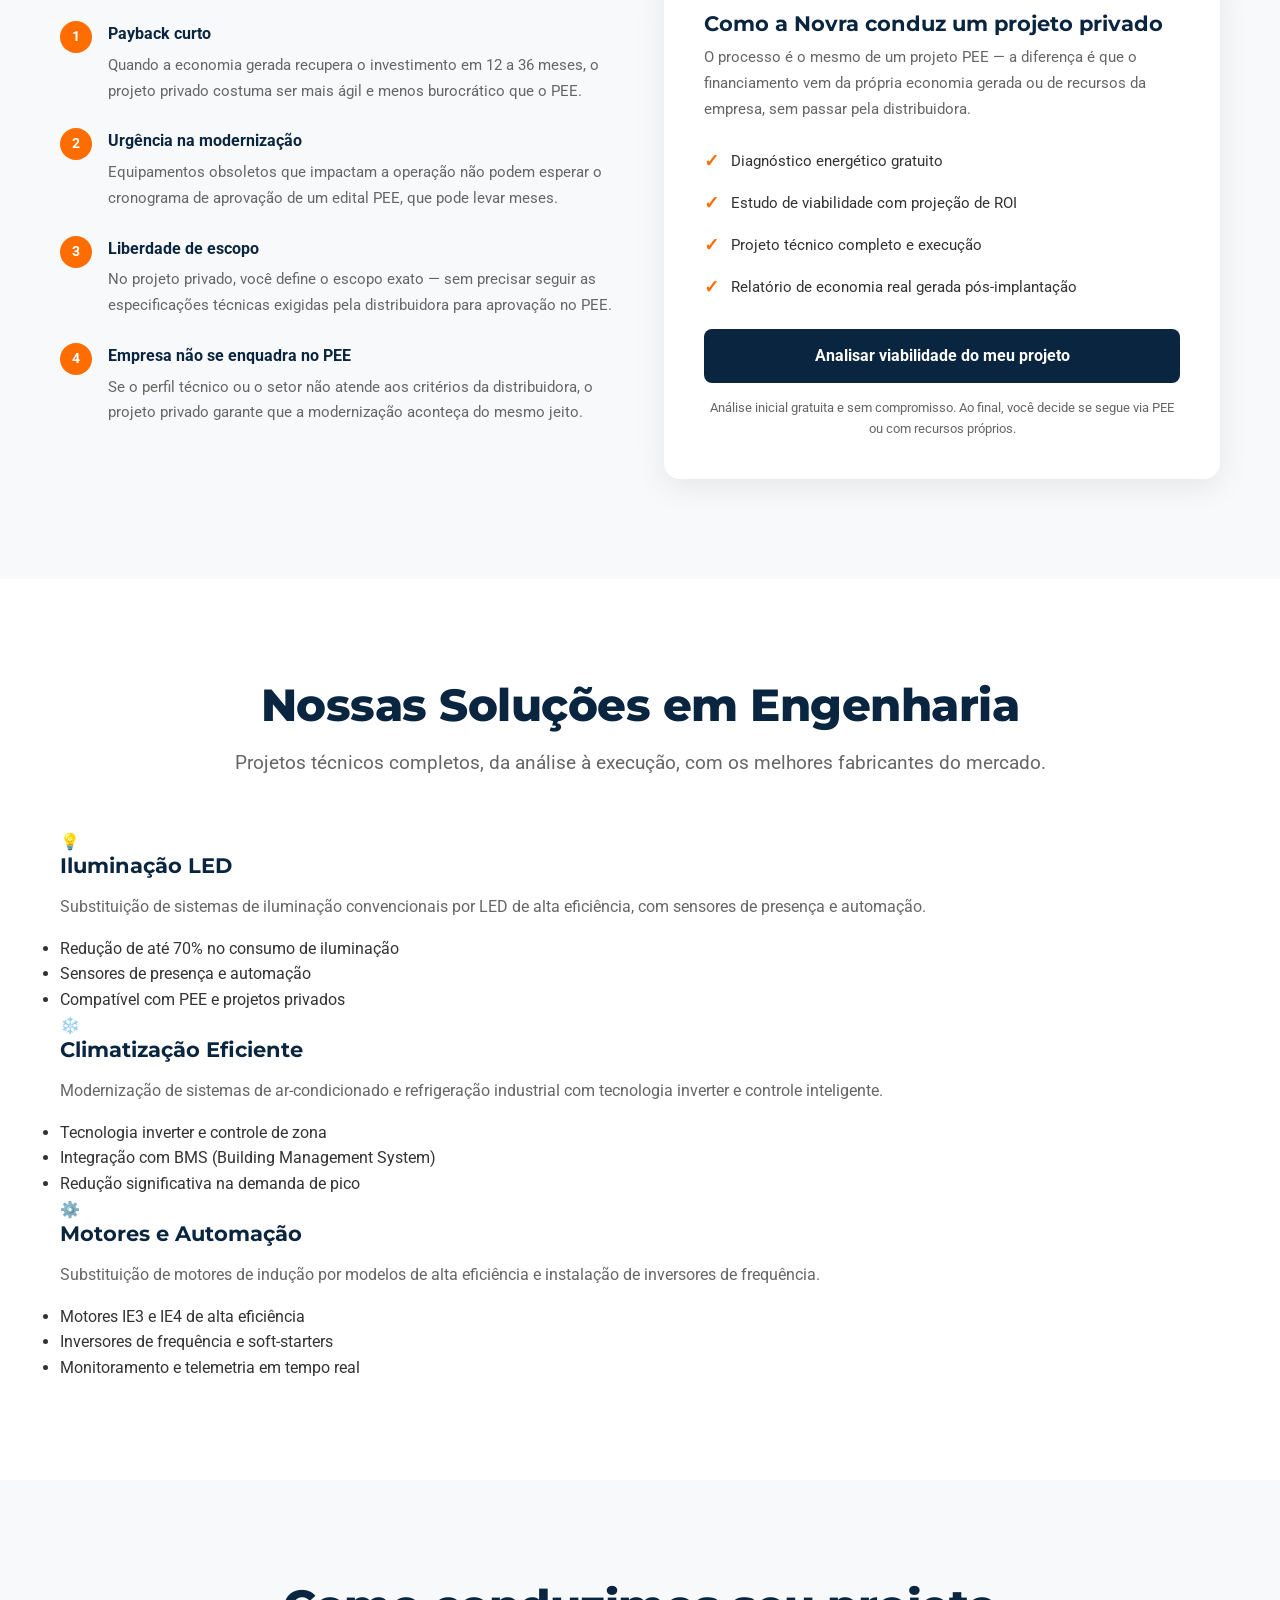
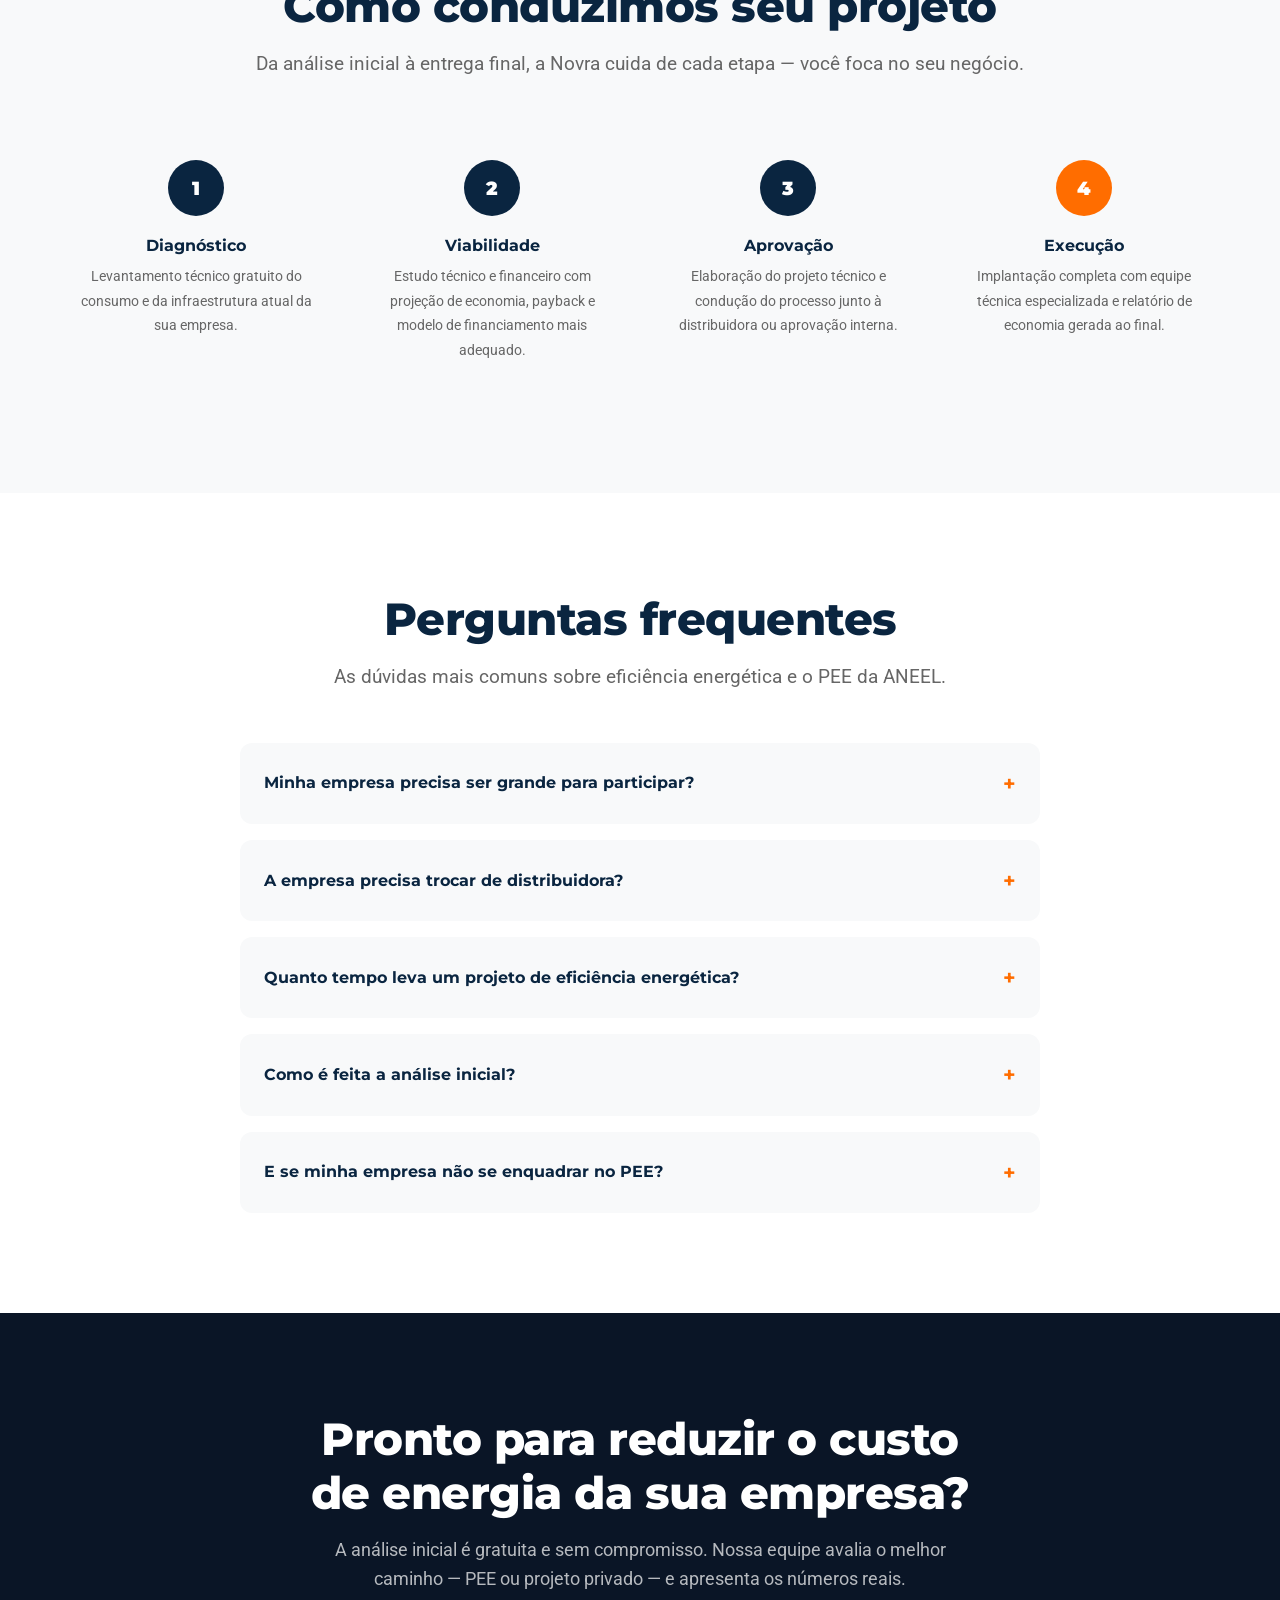
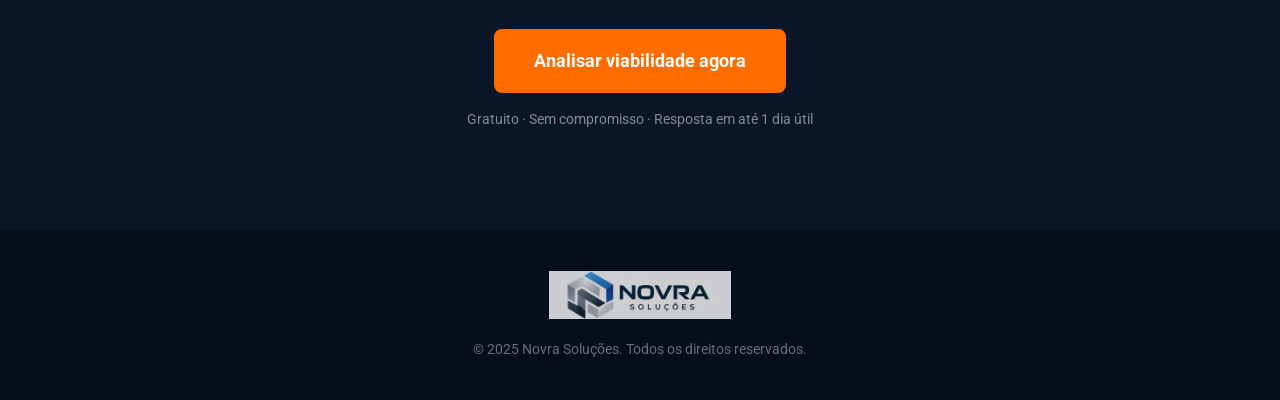
==== commit 86afdc73: "Update index.html" ====
--- a/eficiencia-energetica/index.html
+++ b/eficiencia-energetica/index.html
@@ -3,154 +3,131 @@
 <head>
   <meta charset="utf-8" />
   <meta name="viewport" content="width=device-width, initial-scale=1" />
-  <title>Eficiência Energética | Novra Soluções</title>
-  <meta name="description" content="Projetos de eficiência energética via PEE da ANEEL para empresas de qualquer segmento. Modernize sua infraestrutura com recursos das distribuidoras — a custo zero ou pago pela própria economia gerada.">
-
-  <!-- Fontes Google -->
+  <title>Eficiência Energética via PEE | Novra Soluções</title>
+  <meta name="description" content="A Novra estrutura projetos de eficiência energética financiados pelo PEE da ANEEL — sem custo para sua empresa. Iluminação LED, climatização, motores e automação em todo o Brasil." />
+
   <link rel="preconnect" href="https://fonts.googleapis.com">
   <link rel="preconnect" href="https://fonts.gstatic.com" crossorigin>
   <link href="https://fonts.googleapis.com/css2?family=Montserrat:wght@700;800;900&family=Roboto:wght@400;500;700&display=swap" rel="stylesheet">
 
-  <!-- Estilos do projeto -->
   <link rel="stylesheet" href="../assets/css/styles.css" />
 </head>
 
 <body>
 
-  <!-- ========== HEADER ==========
-       Fixo no topo. Logo leva à Home.
-       Links ancoram nas seções internas.
-       CTA abre WhatsApp com mensagem pré-preenchida.
-  =========================================== -->
   <header class="site-header">
     <div class="container header-inner">
-
-      <a class="brand" href="../">
+      <a class="brand" href="/">
         <img src="../assets/img/logo_topo.png"
-             alt="Novra Soluções – especialistas em energia"
+             alt="Novra Soluções"
              style="max-height: 64px;">
       </a>
-
       <nav class="main-nav">
-        <a href="../">Home</a>
+        <a href="/">Home</a>
         <a href="#como-funciona">Como funciona</a>
         <a href="#nossas-solucoes">Nossas soluções</a>
         <a class="btn btn-primary"
-           href="https://wa.me/5541987377444?text=Quero%20analisar%20a%20viabilidade%20de%20um%20projeto%20de%20efici%C3%AAncia%20energ%C3%A9tica%20para%20minha%20empresa."
+           href="https://wa.me/5541987377444?text=Ol%C3%A1%2C%20vim%20pelo%20site%20da%20Novra%20e%20gostaria%20de%20analisar%20a%20viabilidade%20de%20um%20projeto%20de%20efici%C3%AAncia%20energ%C3%A9tica."
            target="_blank"
-           rel="noopener"
-           aria-label="Falar com especialista em eficiência energética pelo WhatsApp">
+           rel="noopener">
           Analisar viabilidade
         </a>
       </nav>
-
     </div>
   </header>
 
   <main>
 
-    <!-- ========== HERO ==========
-         Proposta de valor principal.
-         Card flutuante reforça o impacto "100% Financiado".
-    =========================================== -->
+    <!-- ========== HERO ========== -->
     <section class="hero-section">
       <div class="container hero-grid">
-
-        <!-- Texto -->
         <div class="hero-text">
-          <div class="badge-orange">Engenharia e Projetos</div>
-          <h1>Modernize sua infraestrutura com recursos das concessionárias.</h1>
+          <div class="badge-orange">Eficiência Energética · PEE/ANEEL</div>
+          <h1>Modernize sua empresa sem gastar nada.</h1>
           <p class="lead">
-            Aprovamos e executamos projetos de eficiência energética através do PEE da ANEEL.
-            Viabilizamos a modernização da sua empresa com modelos a fundo perdido ou
-            pagos com a própria economia gerada — sem impacto no seu caixa.
+            A Novra estrutura projetos de eficiência energética financiados
+            pelo Programa de Eficiência Energética da ANEEL — sem desembolso
+            inicial para sua empresa. Iluminação LED, climatização, motores
+            e automação em todo o Brasil.
           </p>
           <div class="hero-ctas">
             <a class="btn btn-primary"
-               href="https://wa.me/5541987377444?text=Quero%20analisar%20a%20viabilidade%20de%20um%20projeto%20de%20efici%C3%AAncia%20energ%C3%A9tica%20para%20minha%20empresa."
-               target="_blank"
-               rel="noopener"
-               aria-label="Solicitar análise de viabilidade pelo WhatsApp">
+               href="https://wa.me/5541987377444?text=Ol%C3%A1%2C%20gostaria%20de%20analisar%20a%20viabilidade%20de%20um%20projeto%20de%20efici%C3%AAncia%20energ%C3%A9tica."
+               target="_blank" rel="noopener">
               Analisar viabilidade
             </a>
-          </div>
-        </div>
-
-        <!-- Imagem + card flutuante -->
-        <div class="hero-visual"
-             style="position: relative; display: flex; justify-content: flex-end;">
-          <img src="../assets/img/hero-industria.jpg"
-               alt="Engenheiro avaliando infraestrutura industrial para projeto de eficiência energética"
-               class="rounded-img"
-               style="width: 100%; max-width: 90%; margin-right: 20px;">
-
-          <div class="floating-card"
-               style="position: absolute; bottom: -30px; right: 0;
-                      width: 260px; padding: 25px; left: auto; transform: none;">
-            <div class="kpi-number" style="font-size: 3rem; margin-bottom: 0;">100%</div>
-            <div style="font-weight: 800; color: var(--primary); font-size: 1.1rem;">
-              Financiado*
+            <a class="btn btn-outline" href="#como-funciona">
+              Como funciona
+            </a>
+          </div>
+        </div>
+        <div class="hero-visual">
+          <img src="../assets/img/hero-eficiencia.jpg"
+               alt="Infraestrutura industrial modernizada com eficiência energética"
+               width="600" height="480"
+               style="border-radius: 16px; box-shadow: 0 20px 60px rgba(0,0,0,0.15);">
+        </div>
+      </div>
+    </section>
+
+    <!-- ========== O QUE É O PEE ========== -->
+    <section class="section bg-light" id="como-funciona">
+      <div class="container">
+        <div class="two-col" style="align-items: center; gap: 60px;">
+
+          <div>
+            <div class="badge-orange">Programa regulamentado pela ANEEL</div>
+            <h2>O que é o PEE da ANEEL?</h2>
+            <p style="color: var(--muted); margin-bottom: 20px; line-height: 1.8;">
+              Por determinação da ANEEL, todas as distribuidoras de energia do Brasil
+              são obrigadas a investir parte de sua receita no
+              <strong>Programa de Eficiência Energética (PEE)</strong>.
+            </p>
+            <p style="color: var(--muted); margin-bottom: 20px; line-height: 1.8;">
+              Esses recursos existem para modernizar a infraestrutura de empresas que
+              tenham potencial comprovado de redução de consumo. A Novra mapeia essas
+              oportunidades, estrutura os projetos e conduz todo o processo de submissão
+              junto à distribuidora — em todo o território nacional.
+            </p>
+            <p style="color: var(--text); font-weight: 700; margin-bottom: 20px;">
+              Qualquer empresa com potencial técnico de redução de consumo pode participar.
+              Não há restrição de setor ou porte: o que define a elegibilidade é a
+              viabilidade técnica do projeto, não o ramo de atividade.
+            </p>
+
+            <div style="background: #EEF4FF; border-left: 4px solid var(--primary-light);
+                        padding: 16px 20px; border-radius: 0 8px 8px 0; margin-bottom: 24px;">
+              <p style="font-size: 0.9rem; color: var(--primary); line-height: 1.7;">
+                <strong>Programa regulamentado pela ANEEL</strong> — As distribuidoras são
+                obrigadas por lei a destinar esses recursos. Os projetos seguem normas técnicas
+                e processos formais de aprovação, garantindo segurança jurídica para a empresa
+                participante.
+              </p>
             </div>
-            <div style="color: var(--muted); font-size: 0.8rem;
-                        line-height: 1.3; margin-top: 8px;">
-              *Consulte as regras para o seu setor
-            </div>
-          </div>
-        </div>
-
+
+            <!-- BLOCO 1: parágrafo de transição para projetos privados -->
+            <p style="color: var(--muted); line-height: 1.8; margin-top: 8px;">
+              Para muitos clientes, o PEE é o caminho ideal — permite modernizar a
+              infraestrutura <strong>sem nenhum desembolso inicial</strong>. Mas nem
+              sempre ele é o único caminho, ou o mais rápido. Em alguns casos, tratar
+              o projeto como um <strong>investimento privado direto</strong> permite
+              antecipar resultados e ter mais liberdade na escolha de escopo e
+              fornecedores.
+            </p>
+          </div>
+
+          <div>
+            <img src="../assets/img/pee-aneel.jpg"
+                 alt="Equipamento industrial modernizado via PEE ANEEL"
+                 style="border-radius: 16px; box-shadow: 0 12px 40px rgba(0,0,0,0.1);">
+          </div>
+
+        </div>
       </div>
     </section>
 
-    <!-- ========== O QUE É O PEE ==========
-         Educa o visitante antes de apresentar os modelos.
-         Texto aberto: qualquer setor pode participar.
-    =========================================== -->
-    <section class="section bg-light">
-      <div class="container two-col">
-
-        <div>
-          <h2 style="margin-bottom: 20px;">O que é o PEE da ANEEL?</h2>
-          <p class="lead" style="color: var(--muted);">
-            Por determinação da ANEEL, todas as distribuidoras de energia do Brasil são
-            obrigadas a investir parte de sua receita no
-            <strong>Programa de Eficiência Energética (PEE)</strong>.
-          </p>
-          <p style="color: var(--muted); margin-bottom: 20px;">
-            Esses recursos existem para modernizar a infraestrutura de empresas que
-            tenham potencial comprovado de redução de consumo. A Novra mapeia essas
-            oportunidades, estrutura os projetos e conduz todo o processo de submissão
-            junto à distribuidora — em todo o território nacional.
-          </p>
-          <p style="color: var(--muted); margin-bottom: 30px;">
-            <strong>Qualquer empresa com potencial técnico de redução de consumo pode participar.</strong>
-            Não há restrição de setor ou porte: o que define a elegibilidade é a viabilidade
-            técnica do projeto, não o ramo de atividade.
-          </p>
-
-          <!-- Selo de credibilidade -->
-          <div class="legal-seal">
-            <strong>Programa regulamentado pela ANEEL</strong> — As distribuidoras são
-            obrigadas por lei a destinar esses recursos. Os projetos seguem normas técnicas
-            e processos formais de aprovação, garantindo segurança jurídica para a empresa participante.
-          </div>
-        </div>
-
-        <div>
-          <img
-            src="https://images.unsplash.com/photo-1513828583688-c52646db42da?ixlib=rb-4.0.3&auto=format&fit=crop&w=800&q=80"
-            alt="Iluminação industrial eficiente resultado de projeto PEE ANEEL"
-            class="rounded-img"
-            style="box-shadow: 0 20px 40px rgba(0,0,0,0.1);">
-        </div>
-
-      </div>
-    </section>
-
-    <!-- ========== MODELOS DE FINANCIAMENTO ==========
-         id="como-funciona" ancora o link do header.
-         Dois cards lado a lado descrevem os modelos.
-    =========================================== -->
-    <section class="section" id="como-funciona">
+    <!-- ========== COMO FUNCIONA O FINANCIAMENTO ========== -->
+    <section class="section" id="financiamento">
       <div class="container">
 
         <div class="section-header text-center">
@@ -161,269 +138,367 @@
           </p>
         </div>
 
-        <div class="two-col" style="margin-top: 50px; align-items: stretch;">
-
-          <!-- Modelo 1: Fundo Perdido -->
-          <div style="background: white; padding: 40px; border-radius: 16px;
-                      box-shadow: 0 15px 40px rgba(0,0,0,0.08);
-                      border-top: 5px solid #2E7D32;
-                      display: flex; flex-direction: column;">
-
-            <h3 style="font-size: 1.6rem; margin-bottom: 8px; color: #2E7D32;">
-              Fundo Perdido
-            </h3>
-            <p style="font-size: 0.9rem; color: var(--accent);
-                      font-weight: 700; margin-bottom: 20px; text-transform: uppercase;
-                      letter-spacing: 1px;">
-              Custo zero para o beneficiário
-            </p>
-            <p style="color: var(--muted); margin-bottom: 20px;">
-              Modalidade exclusiva para <strong>instituições filantrópicas com CEBAS válido</strong>
-              (hospitais, santas casas, entidades assistenciais) e
+        <div class="two-col" style="margin-top: 50px; gap: 30px; align-items: stretch;">
+
+          <!-- Card Fundo Perdido -->
+          <div style="border: 2px solid #2E7D32; border-radius: 16px; padding: 40px;
+                      display: flex; flex-direction: column; gap: 16px;">
+            <div>
+              <h3 style="color: #2E7D32; margin-bottom: 4px;">Fundo Perdido</h3>
+              <p style="color: var(--accent); font-weight: 700; font-size: 0.85rem;
+                         text-transform: uppercase; letter-spacing: 1px;">
+                Custo zero para o beneficiário
+              </p>
+            </div>
+            <p style="color: var(--muted); line-height: 1.8;">
+              Modalidade exclusiva para <strong>instituições filantrópicas com CEBAS
+              válido</strong> (hospitais, santas casas, entidades assistenciais) e
               <strong>órgãos públicos</strong> (prefeituras, universidades, autarquias).
             </p>
-
-            <ul style="list-style: none; padding: 0; color: var(--muted);
-                       flex-grow: 1; margin-bottom: 30px;">
-              <li style="padding: 10px 0; border-bottom: 1px solid #f0f0f0;">
+            <ul style="list-style: none; padding: 0; display: flex; flex-direction: column; gap: 10px;">
+              <li style="color: var(--muted); border-top: 1px solid #eee; padding-top: 10px;">
                 — Custo 100% coberto pela distribuidora
               </li>
-              <li style="padding: 10px 0; border-bottom: 1px solid #f0f0f0;">
+              <li style="color: var(--muted); border-top: 1px solid #eee; padding-top: 10px;">
                 — Nenhum investimento ou desembolso do beneficiário
               </li>
-              <li style="padding: 10px 0; border-bottom: 1px solid #f0f0f0;">
+              <li style="color: var(--muted); border-top: 1px solid #eee; padding-top: 10px;">
                 — Economia gerada reverte integralmente para a instituição
               </li>
-              <li style="padding: 10px 0;">
+              <li style="color: var(--muted); border-top: 1px solid #eee; padding-top: 10px;">
                 — Exige comprovação de elegibilidade e projeto técnico aprovado
               </li>
             </ul>
+            <div style="margin-top: auto; padding-top: 24px;">
+              <a class="btn btn-primary"
+                 href="https://wa.me/5541987377444?text=Ol%C3%A1%2C%20gostaria%20de%20verificar%20a%20elegibilidade%20da%20minha%20institui%C3%A7%C3%A3o%20para%20o%20PEE%20fundo%20perdido."
+                 target="_blank" rel="noopener"
+                 style="display: block; text-align: center;">
+                Verificar elegibilidade
+              </a>
+            </div>
+          </div>
+
+          <!-- Card Pago pela Economia Gerada -->
+          <div style="border: 2px solid var(--accent); border-radius: 16px; padding: 40px;
+                      display: flex; flex-direction: column; gap: 16px;">
+            <div>
+              <h3 style="color: var(--primary); margin-bottom: 4px;">Pago pela Economia Gerada</h3>
+              <p style="color: var(--accent); font-weight: 700; font-size: 0.85rem;
+                         text-transform: uppercase; letter-spacing: 1px;">
+                Para empresas privadas de qualquer setor
+              </p>
+            </div>
+            <p style="color: var(--muted); line-height: 1.8;">
+              Modelo disponível para <strong>qualquer empresa com potencial técnico
+              comprovado de redução de consumo energético</strong>, independentemente
+              do setor de atuação ou porte.
+            </p>
+            <ul style="list-style: none; padding: 0; display: flex; flex-direction: column; gap: 10px;">
+              <li style="color: var(--muted); border-top: 1px solid #eee; padding-top: 10px;">
+                — Sem desembolso inicial para a empresa
+              </li>
+              <li style="color: var(--muted); border-top: 1px solid #eee; padding-top: 10px;">
+                — O projeto se paga com a própria economia gerada
+              </li>
+              <li style="color: var(--muted); border-top: 1px solid #eee; padding-top: 10px;">
+                — Após a quitação, toda a economia fica com a empresa
+              </li>
+              <li style="color: var(--muted); border-top: 1px solid #eee; padding-top: 10px;">
+                — Aplicável em iluminação, climatização, motores e automação
+              </li>
+            </ul>
+            <div style="background: #FFF5EE; border-left: 3px solid var(--accent);
+                        padding: 14px 16px; border-radius: 0 8px 8px 0; margin-top: 4px;">
+              <p style="font-size: 0.88rem; color: var(--text); line-height: 1.7;">
+                Todo o fluxo financeiro do projeto — desde os repasses para execução
+                até o ressarcimento à distribuidora, quando aplicável — é estruturado
+                em contrato, com <strong>cronograma físico-financeiro claro</strong>
+                e condições de pagamento previamente definidas, incluindo prazo,
+                índice de correção e carência.
+              </p>
+            </div>
+            <div style="margin-top: auto; padding-top: 24px;">
+              <a class="btn btn-accent"
+                 href="https://wa.me/5541987377444?text=Ol%C3%A1%2C%20gostaria%20de%20analisar%20a%20viabilidade%20de%20um%20projeto%20de%20efici%C3%AAncia%20energ%C3%A9tica%20para%20minha%20empresa."
+                 target="_blank" rel="noopener"
+                 style="display: block; text-align: center;">
+                Analisar viabilidade
+              </a>
+            </div>
+          </div>
+
+        </div>
+      </div>
+    </section>
+
+    <!-- ========== BLOCO 2: PROJETOS PRIVADOS ========== -->
+    <section class="section bg-light" id="projetos-privados">
+      <div class="container">
+
+        <div class="section-header text-center">
+          <div class="badge-orange">Alternativa ao PEE</div>
+          <h2>Quando vale investir com recursos próprios?</h2>
+          <p class="lead">
+            Nem todo projeto precisa esperar um edital ou se enquadrar nas regras
+            da distribuidora. Às vezes a melhor decisão é tratar a eficiência
+            energética como o que ela é: um investimento com retorno mensurável.
+          </p>
+        </div>
+
+        <div class="two-col" style="margin-top: 56px; align-items: start; gap: 48px;">
+
+          <div>
+            <h3 style="margin-bottom: 24px;">Quando o projeto privado faz mais sentido</h3>
+            <ul style="list-style: none; padding: 0; display: flex; flex-direction: column; gap: 24px;">
+
+              <li style="display: flex; gap: 16px; align-items: flex-start;">
+                <span style="min-width: 32px; height: 32px; background: var(--accent);
+                             border-radius: 50%; display: flex; align-items: center;
+                             justify-content: center; color: white; font-weight: 700;
+                             font-size: 0.85rem; flex-shrink: 0;">1</span>
+                <div>
+                  <strong style="display: block; margin-bottom: 6px; color: var(--primary);">
+                    Payback curto
+                  </strong>
+                  <p style="color: var(--muted); font-size: 0.95rem; line-height: 1.7;">
+                    Quando a economia gerada recupera o investimento em 12 a 36 meses,
+                    o projeto privado costuma ser mais ágil e menos burocrático que o PEE.
+                  </p>
+                </div>
+              </li>
+
+              <li style="display: flex; gap: 16px; align-items: flex-start;">
+                <span style="min-width: 32px; height: 32px; background: var(--accent);
+                             border-radius: 50%; display: flex; align-items: center;
+                             justify-content: center; color: white; font-weight: 700;
+                             font-size: 0.85rem; flex-shrink: 0;">2</span>
+                <div>
+                  <strong style="display: block; margin-bottom: 6px; color: var(--primary);">
+                    Urgência na modernização
+                  </strong>
+                  <p style="color: var(--muted); font-size: 0.95rem; line-height: 1.7;">
+                    Equipamentos obsoletos que impactam a operação não podem esperar
+                    o cronograma de aprovação de um edital PEE, que pode levar meses.
+                  </p>
+                </div>
+              </li>
+
+              <li style="display: flex; gap: 16px; align-items: flex-start;">
+                <span style="min-width: 32px; height: 32px; background: var(--accent);
+                             border-radius: 50%; display: flex; align-items: center;
+                             justify-content: center; color: white; font-weight: 700;
+                             font-size: 0.85rem; flex-shrink: 0;">3</span>
+                <div>
+                  <strong style="display: block; margin-bottom: 6px; color: var(--primary);">
+                    Liberdade de escopo
+                  </strong>
+                  <p style="color: var(--muted); font-size: 0.95rem; line-height: 1.7;">
+                    No projeto privado, você define o escopo exato — sem precisar
+                    seguir as especificações técnicas exigidas pela distribuidora
+                    para aprovação no PEE.
+                  </p>
+                </div>
+              </li>
+
+              <li style="display: flex; gap: 16px; align-items: flex-start;">
+                <span style="min-width: 32px; height: 32px; background: var(--accent);
+                             border-radius: 50%; display: flex; align-items: center;
+                             justify-content: center; color: white; font-weight: 700;
+                             font-size: 0.85rem; flex-shrink: 0;">4</span>
+                <div>
+                  <strong style="display: block; margin-bottom: 6px; color: var(--primary);">
+                    Empresa não se enquadra no PEE
+                  </strong>
+                  <p style="color: var(--muted); font-size: 0.95rem; line-height: 1.7;">
+                    Se o perfil técnico ou o setor não atende aos critérios da
+                    distribuidora, o projeto privado garante que a modernização
+                    aconteça do mesmo jeito.
+                  </p>
+                </div>
+              </li>
+
+            </ul>
+          </div>
+
+          <div style="background: white; border-radius: 16px; padding: 40px;
+                      box-shadow: 0 8px 32px rgba(0,0,0,0.08); position: sticky; top: 100px;">
+
+            <h3 style="margin-bottom: 8px;">Como a Novra conduz um projeto privado</h3>
+            <p style="color: var(--muted); margin-bottom: 24px; font-size: 0.95rem; line-height: 1.7;">
+              O processo é o mesmo de um projeto PEE — a diferença é que o
+              financiamento vem da própria economia gerada ou de recursos da empresa,
+              sem passar pela distribuidora.
+            </p>
+
+            <ul style="list-style: none; padding: 0; display: flex; flex-direction: column; gap: 14px; margin-bottom: 28px;">
+              <li style="display: flex; gap: 12px; align-items: center;">
+                <span style="color: var(--accent); font-size: 1.1rem; font-weight: 700;">✓</span>
+                <span style="color: var(--text); font-size: 0.95rem;">
+                  Diagnóstico energético gratuito
+                </span>
+              </li>
+              <li style="display: flex; gap: 12px; align-items: center;">
+                <span style="color: var(--accent); font-size: 1.1rem; font-weight: 700;">✓</span>
+                <span style="color: var(--text); font-size: 0.95rem;">
+                  Estudo de viabilidade com projeção de ROI
+                </span>
+              </li>
+              <li style="display: flex; gap: 12px; align-items: center;">
+                <span style="color: var(--accent); font-size: 1.1rem; font-weight: 700;">✓</span>
+                <span style="color: var(--text); font-size: 0.95rem;">
+                  Projeto técnico completo e execução
+                </span>
+              </li>
+              <li style="display: flex; gap: 12px; align-items: center;">
+                <span style="color: var(--accent); font-size: 1.1rem; font-weight: 700;">✓</span>
+                <span style="color: var(--text); font-size: 0.95rem;">
+                  Relatório de economia real gerada pós-implantação
+                </span>
+              </li>
+            </ul>
 
             <a class="btn btn-primary"
-               href="https://wa.me/5541987377444?text=Quero%20saber%20se%20minha%20institui%C3%A7%C3%A3o%20se%20enquadra%20no%20modelo%20de%20fundo%20perdido%20do%20PEE."
-               target="_blank"
-               rel="noopener"
-               style="text-align: center;"
-               aria-label="Verificar elegibilidade para fundo perdido pelo WhatsApp">
-              Verificar elegibilidade
+               href="https://wa.me/5541987377444?text=Ol%C3%A1%2C%20tenho%20interesse%20em%20um%20projeto%20privado%20de%20efici%C3%AAncia%20energ%C3%A9tica%20e%20gostaria%20de%20entender%20a%20viabilidade."
+               target="_blank" rel="noopener"
+               style="display: block; text-align: center;">
+              Analisar viabilidade do meu projeto
             </a>
-          </div>
-
-          <!-- Modelo 2: Pago pela Economia Gerada -->
-          <div style="background: white; padding: 40px; border-radius: 16px;
-                      box-shadow: 0 15px 40px rgba(0,0,0,0.08);
-                      border-top: 5px solid var(--accent);
-                      display: flex; flex-direction: column;">
-
-            <h3 style="font-size: 1.6rem; margin-bottom: 8px;">
-              Pago pela Economia Gerada
-            </h3>
-            <p style="font-size: 0.9rem; color: var(--accent);
-                      font-weight: 700; margin-bottom: 20px; text-transform: uppercase;
-                      letter-spacing: 1px;">
-              Para empresas privadas de qualquer setor
-            </p>
-            <p style="color: var(--muted); margin-bottom: 20px;">
-              Modelo disponível para <strong>qualquer empresa com potencial técnico comprovado
-              de redução de consumo energético</strong>, independentemente do setor de atuação
-              ou porte.
-            </p>
-
-            <ul style="list-style: none; padding: 0; color: var(--muted);
-                       flex-grow: 1; margin-bottom: 20px;">
-              <li style="padding: 10px 0; border-bottom: 1px solid #f0f0f0;">
-                — Sem desembolso inicial para a empresa
-              </li>
-              <li style="padding: 10px 0; border-bottom: 1px solid #f0f0f0;">
-                — O projeto se paga com a própria economia gerada
-              </li>
-              <li style="padding: 10px 0; border-bottom: 1px solid #f0f0f0;">
-                — Após a quitação, toda a economia fica com a empresa
-              </li>
-              <li style="padding: 10px 0;">
-                — Aplicável em iluminação, climatização, motores e automação
-              </li>
-            </ul>
-
-            <!-- Frase embasada na minuta COPEL (cláusulas 4, 7 e 9) -->
-            <p style="font-size: 0.88rem; color: var(--muted);
-                      border-left: 3px solid var(--accent);
-                      padding-left: 14px; margin-bottom: 30px; line-height: 1.6;">
-              Todo o fluxo financeiro do projeto — desde os repasses para execução até
-              o ressarcimento à distribuidora, quando aplicável — é estruturado em contrato,
-              com <strong>cronograma físico-financeiro claro</strong> e condições de pagamento
-              previamente definidas, incluindo prazo, índice de correção e carência.
-            </p>
-
-            <a class="btn btn-accent"
-               href="https://wa.me/5541987377444?text=Quero%20analisar%20a%20viabilidade%20de%20um%20projeto%20de%20efici%C3%AAncia%20energ%C3%A9tica%20para%20minha%20empresa."
-               target="_blank"
-               rel="noopener"
-               style="text-align: center;"
-               aria-label="Analisar viabilidade de projeto de eficiência energética pelo WhatsApp">
-              Analisar viabilidade
-            </a>
-          </div>
-
+
+            <p style="margin-top: 14px; font-size: 0.83rem; color: var(--muted); text-align: center;">
+              Análise inicial gratuita e sem compromisso. Ao final, você decide
+              se segue via PEE ou com recursos próprios.
+            </p>
+
+          </div>
         </div>
       </div>
     </section>
 
-    <!-- ========== NOSSAS SOLUÇÕES EM ENGENHARIA ==========
-         id="nossas-solucoes" ancora o link do header.
-         Grade de cards com imagem no topo (card-image-top).
-    =========================================== -->
-    <section class="section bg-light" id="nossas-solucoes">
+    <!-- ========== NOSSAS SOLUÇÕES ========== -->
+    <section class="section" id="nossas-solucoes">
       <div class="container">
 
         <div class="section-header text-center">
           <h2>Nossas Soluções em Engenharia</h2>
-          <p class="lead" style="max-width: 780px; margin-left: auto; margin-right: auto;">
-            Do diagnóstico à entrega, atuamos em todas as frentes que impactam
-            o consumo e a eficiência energética da sua operação.
+          <p class="lead">
+            Projetos técnicos completos, da análise à execução,
+            com os melhores fabricantes do mercado.
           </p>
         </div>
 
-        <div class="cards-3" style="margin-top: 50px;">
-
-          <!-- Card 1: Iluminação LED -->
-          <div class="card-image-top">
-            <img src="../assets/img/eficiencia-iluminacao.jpg"
-                 alt="Projeto de retrofit de iluminação LED industrial e comercial">
-            <div class="card-content">
-              <h3 style="color: var(--primary);">Iluminação LED</h3>
-              <p style="color: var(--muted); font-size: 0.95rem; margin: 0;">
-                Retrofit completo de iluminação para tecnologia LED em ambientes
-                industriais, comerciais e públicos. Projetos com redução de consumo
-                de até 70% e vida útil superior a 50.000 horas.
-              </p>
-            </div>
-          </div>
-
-          <!-- Card 2: Sistemas Fotovoltaicos -->
-          <div class="card-image-top">
-            <img src="../assets/img/eficiencia-fotovoltaica.jpg"
-                 alt="Sistema fotovoltaico instalado em ambiente industrial">
-            <div class="card-content">
-              <h3 style="color: var(--primary);">Sistemas Fotovoltaicos</h3>
-              <p style="color: var(--muted); font-size: 0.95rem; margin: 0;">
-                Projetos de geração solar para autoprodução, com integração ao sistema
-                elétrico existente, medição de geração e monitoramento remoto em tempo real.
-              </p>
-            </div>
-          </div>
-
-          <!-- Card 3: Sistemas Inteligentes -->
-          <div class="card-image-top">
-            <img src="../assets/img/eficiencia-sistemas-inteligentes.jpg"
-                 alt="Painel de controle com sistemas inteligentes de monitoramento de energia">
-            <div class="card-content">
-              <h3 style="color: var(--primary);">Sistemas Inteligentes</h3>
-              <p style="color: var(--muted); font-size: 0.95rem; margin: 0;">
-                Implantação de telemetria e inteligência artificial para leitura
-                automática de medidores e gestão completa do consumo em tempo real.
-              </p>
-            </div>
-          </div>
-
-          <!-- Card 4: Consultoria Energética -->
-          <div class="card-image-top">
-            <img src="../assets/img/consultoria.png""
-                 alt="Consultoria energética com análise de dados de consumo">
-            <div class="card-content">
-              <h3 style="color: var(--primary);">Consultoria Energética</h3>
-              <p style="color: var(--muted); font-size: 0.95rem; margin: 0;">
-                Diagnósticos completos de plantas industriais e comerciais,
-                com relatórios que apoiam a tomada de decisão com base
-                em dados reais de consumo e tarifação.
-              </p>
-            </div>
-          </div>
-
-          <!-- Card 5: Medição e Verificação -->
-          <div class="card-image-top">
-            <img src="https://images.unsplash.com/photo-1454165804606-c3d57bc86b40?ixlib=rb-4.0.3&auto=format&fit=crop&w=600&q=80"
-                 alt="Medição e verificação de resultados de projeto de eficiência energética">
-            <div class="card-content">
-              <h3 style="color: var(--primary);">Medição e Verificação (M&V)</h3>
-              <p style="color: var(--muted); font-size: 0.95rem; margin: 0;">
-                Acompanhamento rigoroso pós-obra para garantir que a economia
-                projetada seja efetivamente alcançada, mensurada e comprovada
-                ao longo do tempo, conforme protocolo IPMVP.
-              </p>
-            </div>
-          </div>
-
-          <!-- Card 6: Climatização e Automação -->
-          <div class="card-image-top">
-            <img src="../assets/img/chiller.jpg""
-                 alt="Automação e climatização industrial com foco em eficiência energética">
-            <div class="card-content">
-              <h3 style="color: var(--primary);">Climatização e Automação</h3>
-              <p style="color: var(--muted); font-size: 0.95rem; margin: 0;">
-                Modernização de sistemas de HVAC e automação de cargas para
-                reduzir o consumo de climatização — um dos maiores componentes
-                da conta de energia em ambientes comerciais e industriais.
-              </p>
-            </div>
+        <div class="three-col" style="margin-top: 50px;">
+
+          <div class="card-solution">
+            <div class="card-solution-icon">💡</div>
+            <h3>Iluminação LED</h3>
+            <p style="color: var(--muted); margin-bottom: 16px;">
+              Substituição de sistemas de iluminação convencionais por LED de alta
+              eficiência, com sensores de presença e automação.
+            </p>
+            <ul class="card-solution-list">
+              <li>Redução de até 70% no consumo de iluminação</li>
+              <li>Sensores de presença e automação</li>
+              <li>Compatível com PEE e projetos privados</li>
+            </ul>
+          </div>
+
+          <div class="card-solution">
+            <div class="card-solution-icon">❄️</div>
+            <h3>Climatização Eficiente</h3>
+            <p style="color: var(--muted); margin-bottom: 16px;">
+              Modernização de sistemas de ar-condicionado e refrigeração industrial
+              com tecnologia inverter e controle inteligente.
+            </p>
+            <ul class="card-solution-list">
+              <li>Tecnologia inverter e controle de zona</li>
+              <li>Integração com BMS (Building Management System)</li>
+              <li>Redução significativa na demanda de pico</li>
+            </ul>
+          </div>
+
+          <div class="card-solution">
+            <div class="card-solution-icon">⚙️</div>
+            <h3>Motores e Automação</h3>
+            <p style="color: var(--muted); margin-bottom: 16px;">
+              Substituição de motores de indução por modelos de alta eficiência
+              e instalação de inversores de frequência.
+            </p>
+            <ul class="card-solution-list">
+              <li>Motores IE3 e IE4 de alta eficiência</li>
+              <li>Inversores de frequência e soft-starters</li>
+              <li>Monitoramento e telemetria em tempo real</li>
+            </ul>
           </div>
 
         </div>
       </div>
     </section>
 
-    <!-- ========== COMO CONDUZIMOS SEU PROJETO ==========
-         4 etapas do processo em fundo escuro.
-         Reforça método e previsibilidade do projeto.
-    =========================================== -->
-    <section class="section bg-dark">
+    <!-- ========== COMO CONDUZIMOS ========== -->
+    <section class="section bg-light" id="processo">
       <div class="container">
 
-        <h2>Como conduzimos seu projeto</h2>
-        <p class="lead" style="color: rgba(255,255,255,0.7); margin-top: 10px;">
-          Da primeira conversa à entrega final, um processo estruturado,
-          transparente e com cronograma físico-financeiro definido em contrato.
-        </p>
-
-        <div class="process-grid">
-
-          <div class="process-step">
-            <div class="step-num">01</div>
-            <h4>Diagnóstico técnico</h4>
-            <p>
-              Analisamos sua planta, equipamentos e perfil de consumo para
-              identificar as oportunidades reais de redução e o modelo de
-              financiamento mais adequado ao seu caso — sem custo inicial.
-            </p>
-          </div>
-
-          <div class="process-step">
-            <div class="step-num">02</div>
-            <h4>Estruturação do projeto</h4>
-            <p>
-              Desenvolvemos o projeto técnico completo, com memorial descritivo,
-              planilhas de M&V e toda a documentação exigida pelo edital
-              da distribuidora ou pelo contrato privado.
-            </p>
-          </div>
-
-          <div class="process-step">
-            <div class="step-num">03</div>
-            <h4>Aprovação e contratação</h4>
-            <p>
-              Conduzimos o processo junto à concessionária ou financiador.
-              Após aprovação, o contrato define formalmente o cronograma de
-              implantação, repasses e condições de ressarcimento.
-            </p>
-          </div>
-
-          <div class="process-step">
-            <div class="step-num">04</div>
-            <h4>Execução e verificação</h4>
-            <p>
-              Gerenciamos a implantação com parceiros técnicos qualificados
-              e realizamos a medição e verificação dos resultados para
-              garantir que a economia projetada seja entregue e comprovada.
+        <div class="section-header text-center">
+          <h2>Como conduzimos seu projeto</h2>
+          <p class="lead">
+            Da análise inicial à entrega final, a Novra cuida de cada etapa —
+            você foca no seu negócio.
+          </p>
+        </div>
+
+        <div class="process-grid" style="margin-top: 50px; display: grid;
+             grid-template-columns: repeat(4, 1fr); gap: 24px;">
+
+          <div style="text-align: center; padding: 30px 20px;">
+            <div style="width: 56px; height: 56px; background: var(--primary);
+                        border-radius: 50%; display: flex; align-items: center;
+                        justify-content: center; margin: 0 auto 20px;
+                        color: white; font-family: var(--font-heading);
+                        font-weight: 900; font-size: 1.2rem;">1</div>
+            <h4 style="margin-bottom: 10px;">Diagnóstico</h4>
+            <p style="color: var(--muted); font-size: 0.9rem; line-height: 1.7;">
+              Levantamento técnico gratuito do consumo e da infraestrutura atual
+              da sua empresa.
+            </p>
+          </div>
+
+          <div style="text-align: center; padding: 30px 20px;">
+            <div style="width: 56px; height: 56px; background: var(--primary);
+                        border-radius: 50%; display: flex; align-items: center;
+                        justify-content: center; margin: 0 auto 20px;
+                        color: white; font-family: var(--font-heading);
+                        font-weight: 900; font-size: 1.2rem;">2</div>
+            <h4 style="margin-bottom: 10px;">Viabilidade</h4>
+            <p style="color: var(--muted); font-size: 0.9rem; line-height: 1.7;">
+              Estudo técnico e financeiro com projeção de economia, payback
+              e modelo de financiamento mais adequado.
+            </p>
+          </div>
+
+          <div style="text-align: center; padding: 30px 20px;">
+            <div style="width: 56px; height: 56px; background: var(--primary);
+                        border-radius: 50%; display: flex; align-items: center;
+                        justify-content: center; margin: 0 auto 20px;
+                        color: white; font-family: var(--font-heading);
+                        font-weight: 900; font-size: 1.2rem;">3</div>
+            <h4 style="margin-bottom: 10px;">Aprovação</h4>
+            <p style="color: var(--muted); font-size: 0.9rem; line-height: 1.7;">
+              Elaboração do projeto técnico e condução do processo junto
+              à distribuidora ou aprovação interna.
+            </p>
+          </div>
+
+          <div style="text-align: center; padding: 30px 20px;">
+            <div style="width: 56px; height: 56px; background: var(--accent);
+                        border-radius: 50%; display: flex; align-items: center;
+                        justify-content: center; margin: 0 auto 20px;
+                        color: white; font-family: var(--font-heading);
+                        font-weight: 900; font-size: 1.2rem;">4</div>
+            <h4 style="margin-bottom: 10px;">Execução</h4>
+            <p style="color: var(--muted); font-size: 0.9rem; line-height: 1.7;">
+              Implantação completa com equipe técnica especializada e
+              relatório de economia gerada ao final.
             </p>
           </div>
 
@@ -431,210 +506,197 @@
       </div>
     </section>
 
-    <!-- ========== CROSS-LINK INTERNO ==========
-         Direciona visitantes que precisam de outro tipo de solução.
-         Aumenta tempo de permanência e reduz taxa de saída.
-    =========================================== -->
-    <section class="section" style="padding: 60px 0;">
-      <div class="container text-center">
-        <p style="color: var(--muted); font-size: 1.05rem; max-width: 700px;
-                  margin: 0 auto 24px;">
-          Se além da eficiência você busca soluções de infraestrutura, medição
-          ou estruturas para a sua planta industrial, conheça também o nosso portfólio industrial.
-        </p>
-        <a class="btn btn-ghost"
-           href="../solucoes-industriais/"
-           aria-label="Ver portfólio completo de soluções industriais da Novra">
-          Ver Soluções Industriais
-        </a>
-      </div>
-    </section>
-
-    <!-- ========== FAQ ==========
-         Perguntas frequentes sobre PEE e eficiência energética.
-         faq.js controla abertura/fechamento de cada resposta.
-    =========================================== -->
-    <section class="section bg-light">
+    <!-- ========== FAQ ========== -->
+    <section class="section" id="faq">
       <div class="container">
 
         <div class="section-header text-center">
           <h2>Perguntas frequentes</h2>
-          <p class="lead">Tire suas dúvidas antes de falar com a nossa equipe.</p>
-        </div>
-
-        <div class="faq-list">
-
-          <div class="faq-item">
-            <button class="faq-question" aria-expanded="false">
-              Minha empresa pode participar mesmo não sendo indústria ou hospital?
-            </button>
-            <div class="faq-answer" hidden>
-              Sim. O critério de elegibilidade é técnico, não setorial. Qualquer empresa
-              — comércio, serviços, agronegócio, logística ou indústria — pode participar
-              desde que haja potencial comprovado de redução de consumo energético.
-              Nossa equipe realiza o diagnóstico preliminar sem custo para verificar
-              se o seu caso se enquadra e qual a modalidade mais adequada.
-            </div>
-          </div>
-
-          <div class="faq-item">
-            <button class="faq-question" aria-expanded="false">
-              Quanto tempo leva um projeto de eficiência energética via PEE?
-            </button>
-            <div class="faq-answer" hidden>
-              O prazo varia conforme a complexidade do projeto e o cronograma do edital
-              da distribuidora. Em média, projetos de menor escala levam de 6 a 12 meses
-              do diagnóstico à entrega. Projetos maiores podem levar mais tempo,
-              especialmente na fase de aprovação junto à concessionária.
-              Nossa equipe mantém você informado em cada etapa, com cronograma
-              físico-financeiro definido em contrato.
-            </div>
-          </div>
-
-          <div class="faq-item">
-            <button class="faq-question" aria-expanded="false">
-              Existe algum custo para a minha empresa durante o processo?
-            </button>
-            <div class="faq-answer" hidden>
-              Depende da modalidade. No modelo a fundo perdido (exclusivo para entidades
-              filantrópicas com CEBAS e órgãos públicos), não há nenhum custo para o
-              beneficiário. No modelo pago pela economia gerada, o projeto é estruturado
-              para que o retorno financeiro cubra o investimento — sem impacto no caixa
-              durante a implantação. Em ambos os casos, o diagnóstico preliminar é
-              realizado sem custo e sem compromisso.
-            </div>
-          </div>
-
-          <div class="faq-item">
-            <button class="faq-question" aria-expanded="false">
-              O fluxo financeiro fica definido antes do início da obra?
-            </button>
-            <div class="faq-answer" hidden>
-              Sim. Todo o fluxo financeiro — desde os repasses para execução até o
-              ressarcimento à distribuidora, quando aplicável — é formalizado em contrato
-              antes do início das obras. O contrato define o cronograma físico-financeiro,
-              condições de pagamento, índice de correção, prazo de carência e número
-              de parcelas. Não há surpresas financeiras durante ou após a implantação.
-            </div>
-          </div>
-
-          <div class="faq-item">
-            <button class="faq-question" aria-expanded="false">
-              Quais tipos de intervenção são mais comuns nos projetos?
-            </button>
-            <div class="faq-answer" hidden>
-              As intervenções mais frequentes envolvem retrofit de iluminação para LED,
-              modernização de sistemas de climatização (HVAC), substituição ou adequação
-              de motores elétricos, automação de cargas e instalação de sistemas de
-              monitoramento e telemetria. A escolha depende sempre do diagnóstico técnico
-              e do potencial de economia identificado na instalação.
-            </div>
-          </div>
-
-          <div class="faq-item">
-            <button class="faq-question" aria-expanded="false">
-              A Novra atua em todo o Brasil?
-            </button>
-            <div class="faq-answer" hidden>
-              Sim. A Novra mantém parcerias com empresas de alta capacidade técnica
-              em diferentes regiões do país, o que nos permite estruturar e executar
-              projetos de eficiência energética em todo o território nacional,
-              independentemente da distribuidora responsável pela concessão.
-            </div>
-          </div>
+          <p class="lead">
+            As dúvidas mais comuns sobre eficiência energética e o PEE da ANEEL.
+          </p>
+        </div>
+
+        <div style="max-width: 800px; margin: 50px auto 0; display: flex;
+                    flex-direction: column; gap: 16px;">
+
+          <details style="background: var(--bg-light); border-radius: 12px;
+                          padding: 24px; cursor: pointer;">
+            <summary style="font-weight: 700; color: var(--primary);
+                            font-family: var(--font-heading); font-size: 1rem;
+                            list-style: none; display: flex;
+                            justify-content: space-between; align-items: center;">
+              Minha empresa precisa ser grande para participar?
+              <span style="color: var(--accent); font-size: 1.3rem;">+</span>
+            </summary>
+            <p style="color: var(--muted); margin-top: 16px; line-height: 1.8;">
+              Não. O que define a elegibilidade é o potencial técnico de redução de
+              consumo, não o porte da empresa. Pequenas e médias empresas participam
+              normalmente, desde que o projeto demonstre redução mensurável de energia.
+            </p>
+          </details>
+
+          <details style="background: var(--bg-light); border-radius: 12px;
+                          padding: 24px; cursor: pointer;">
+            <summary style="font-weight: 700; color: var(--primary);
+                            font-family: var(--font-heading); font-size: 1rem;
+                            list-style: none; display: flex;
+                            justify-content: space-between; align-items: center;">
+              A empresa precisa trocar de distribuidora?
+              <span style="color: var(--accent); font-size: 1.3rem;">+</span>
+            </summary>
+            <p style="color: var(--muted); margin-top: 16px; line-height: 1.8;">
+              Não. O projeto é realizado em parceria com a própria distribuidora
+              da região. Você continua sendo cliente dela normalmente — o que muda
+              é que parte dos recursos obrigatórios do PEE são direcionados para
+              o seu projeto.
+            </p>
+          </details>
+
+          <details style="background: var(--bg-light); border-radius: 12px;
+                          padding: 24px; cursor: pointer;">
+            <summary style="font-weight: 700; color: var(--primary);
+                            font-family: var(--font-heading); font-size: 1rem;
+                            list-style: none; display: flex;
+                            justify-content: space-between; align-items: center;">
+              Quanto tempo leva um projeto de eficiência energética?
+              <span style="color: var(--accent); font-size: 1.3rem;">+</span>
+            </summary>
+            <p style="color: var(--muted); margin-top: 16px; line-height: 1.8;">
+              Depende do modelo. Projetos via PEE levam entre 6 e 18 meses do
+              diagnóstico à execução, por conta das etapas de aprovação junto
+              à distribuidora. Projetos privados costumam ser mais ágeis —
+              entre 2 e 6 meses da análise à entrega final.
+            </p>
+          </details>
+
+          <details style="background: var(--bg-light); border-radius: 12px;
+                          padding: 24px; cursor: pointer;">
+            <summary style="font-weight: 700; color: var(--primary);
+                            font-family: var(--font-heading); font-size: 1rem;
+                            list-style: none; display: flex;
+                            justify-content: space-between; align-items: center;">
+              Como é feita a análise inicial?
+              <span style="color: var(--accent); font-size: 1.3rem;">+</span>
+            </summary>
+            <p style="color: var(--muted); margin-top: 16px; line-height: 1.8;">
+              A análise inicial é gratuita e pode começar com uma conversa pelo
+              WhatsApp. Nossa equipe levanta os dados básicos de consumo, identifica
+              as oportunidades e apresenta um estudo de viabilidade preliminar —
+              sem nenhum compromisso da sua parte.
+            </p>
+          </details>
+
+          <details style="background: var(--bg-light); border-radius: 12px;
+                          padding: 24px; cursor: pointer;">
+            <summary style="font-weight: 700; color: var(--primary);
+                            font-family: var(--font-heading); font-size: 1rem;
+                            list-style: none; display: flex;
+                            justify-content: space-between; align-items: center;">
+              E se minha empresa não se enquadrar no PEE?
+              <span style="color: var(--accent); font-size: 1.3rem;">+</span>
+            </summary>
+            <p style="color: var(--muted); margin-top: 16px; line-height: 1.8;">
+              Sem problema. Nesse caso avaliamos juntos se um projeto privado
+              faz sentido — com payback definido, financiamento pela própria
+              economia gerada e toda a execução conduzida pela Novra. A modernização
+              acontece de qualquer forma.
+            </p>
+          </details>
 
         </div>
       </div>
     </section>
 
-    <!-- ========== CTA FINAL ==========
-         Fundo azul escuro com botão laranja.
-         Texto alinhado com a ação principal da página: analisar viabilidade.
-    =========================================== -->
-    <section class="section text-center"
-             style="background-color: var(--primary); color: white;">
-      <div class="container">
-
-        <h2 style="color: white; margin-bottom: 20px; font-size: 2.5rem;">
-          Vamos avaliar o potencial da sua empresa?
+    <!-- ========== CTA FINAL ========== -->
+    <section class="section bg-dark" style="text-align: center;">
+      <div class="container" style="max-width: 700px;">
+        <h2 style="color: white; margin-bottom: 16px;">
+          Pronto para reduzir o custo de energia da sua empresa?
         </h2>
-        <p class="lead"
-           style="color: rgba(255,255,255,0.8); margin-bottom: 40px;
-                  max-width: 700px; margin-left: auto; margin-right: auto;">
-          Nossa equipe técnica realiza a análise preliminar e o enquadramento do seu
-          CNPJ nos editais vigentes sem nenhum compromisso. Você descobre se há
-          viabilidade antes de qualquer decisão.
+        <p style="color: rgba(255,255,255,0.7); margin-bottom: 36px; font-size: 1.1rem;">
+          A análise inicial é gratuita e sem compromisso. Nossa equipe avalia
+          o melhor caminho — PEE ou projeto privado — e apresenta os números reais.
         </p>
-
         <a class="btn btn-accent"
-           href="https://wa.me/5541987377444?text=Quero%20analisar%20a%20viabilidade%20de%20um%20projeto%20de%20efici%C3%AAncia%20energ%C3%A9tica%20para%20minha%20empresa."
-           target="_blank"
-           rel="noopener"
-           aria-label="Solicitar análise gratuita de viabilidade pelo WhatsApp"
-           style="font-size: 1.2rem; padding: 18px 40px; border-radius: 50px;
-                  box-shadow: 0 10px 20px rgba(0,0,0,0.2); color: white !important;
-                  display: inline-block; text-decoration: none;">
-          Solicitar análise gratuita
+           href="https://wa.me/5541987377444?text=Ol%C3%A1%2C%20gostaria%20de%20fazer%20uma%20an%C3%A1lise%20de%20viabilidade%20de%20efici%C3%AAncia%20energ%C3%A9tica%20para%20minha%20empresa."
+           target="_blank" rel="noopener"
+           style="font-size: 1.1rem; padding: 18px 40px;">
+          Analisar viabilidade agora
         </a>
-
+        <p style="color: rgba(255,255,255,0.5); margin-top: 16px; font-size: 0.85rem;">
+          Gratuito · Sem compromisso · Resposta em até 1 dia útil
+        </p>
       </div>
     </section>
 
   </main>
 
-  <!-- ========== SCRIPTS ==========
-       faq.js: abre/fecha as respostas do FAQ com animação.
-       accordion.js: não é necessário nesta página (sem cards industriais).
-  =========================================== -->
-  <script src="../assets/js/faq.js"></script>
-<div id="novra-chat-widget" class="novra-chat-closed">
-  <button id="novra-chat-toggle" class="novra-chat-toggle" aria-label="Abrir chat com a Nova">
-    <svg xmlns="http://www.w3.org/2000/svg" width="28" height="28" viewBox="0 0 24 24"
-         fill="none" stroke="white" stroke-width="2" stroke-linecap="round" stroke-linejoin="round">
-      <path d="M21 15a2 2 0 0 1-2 2H7l-4 4V5a2 2 0 0 1 2-2h14a2 2 0 0 1 2 2z"/>
-    </svg>
-  </button>
-  <div id="novra-chat-balloon" class="novra-chat-balloon" hidden>
-    Olá! Posso te ajudar com dúvidas sobre Eficiência Energética?
-    <button id="novra-balloon-close" aria-label="Fechar">×</button>
-  </div>
-  <div class="novra-chat-window" role="dialog" aria-label="Chat com a Nova">
-    <div class="novra-chat-header">
-      <div class="novra-chat-avatar">N</div>
-      <div>
-        <div class="novra-chat-title">Nova</div>
-        <div class="novra-chat-subtitle">Assistente Novra · Online agora</div>
-      </div>
-      <button id="novra-chat-close" class="novra-chat-close" aria-label="Fechar chat">×</button>
+  <!-- ========== FOOTER ========== -->
+  <footer style="background: #050E1A; padding: 40px 0; text-align: center;">
+    <div class="container">
+      <img src="../assets/img/logo_topo.png" alt="Novra Soluções"
+           style="max-height: 48px; margin: 0 auto 20px; opacity: 0.8;">
+      <p style="color: rgba(255,255,255,0.4); font-size: 0.85rem;">
+        © 2025 Novra Soluções. Todos os direitos reservados.
+      </p>
     </div>
-    <div id="novra-chat-messages" class="novra-chat-messages" role="log" aria-live="polite"></div>
-    <div id="novra-quick-questions" class="novra-quick-questions"></div>
-    <div class="novra-chat-input-area">
-      <input id="novra-chat-input" type="text" placeholder="Digite sua dúvida..."
-             autocomplete="off" aria-label="Digite sua mensagem" />
-      <button id="novra-chat-send" class="novra-chat-send" aria-label="Enviar">
-        <svg xmlns="http://www.w3.org/2000/svg" width="18" height="18" viewBox="0 0 24 24"
-             fill="none" stroke="white" stroke-width="2" stroke-linecap="round" stroke-linejoin="round">
-          <line x1="22" y1="2" x2="11" y2="13"/>
-          <polygon points="22 2 15 22 11 13 2 9 22 2"/>
-        </svg>
-      </button>
+  </footer>
+
+  <!-- ========== WIDGET NOVA ========== -->
+  <div id="novra-chat-widget" class="novra-chat-closed">
+
+    <button id="novra-chat-toggle" class="novra-chat-toggle" aria-label="Abrir chat com a Nova">
+      <svg xmlns="http://www.w3.org/2000/svg" width="28" height="28" viewBox="0 0 24 24"
+           fill="none" stroke="white" stroke-width="2" stroke-linecap="round" stroke-linejoin="round">
+        <path d="M21 15a2 2 0 0 1-2 2H7l-4 4V5a2 2 0 0 1 2-2h14a2 2 0 0 1 2 2z"/>
+      </svg>
+    </button>
+
+    <div id="novra-chat-balloon" class="novra-chat-balloon" hidden>
+      Olá! Posso te ajudar com dúvidas sobre eficiência energética?
+      <button id="novra-balloon-close" aria-label="Fechar balão">×</button>
     </div>
-    <div class="novra-chat-footer">
-      Prefere falar diretamente?
-      <a href="https://wa.me/5541987377444?text=Ol%C3%A1%2C%20vim%20pelo%20site%20da%20Novra%20e%20gostaria%20de%20falar%20com%20um%20especialista."
-         target="_blank" rel="noopener">Abrir WhatsApp</a>
+
+    <div class="novra-chat-window" role="dialog" aria-label="Chat com a Nova">
+
+      <div class="novra-chat-header">
+        <div class="novra-chat-avatar" aria-hidden="true">N</div>
+        <div>
+          <div class="novra-chat-title">Nova</div>
+          <div class="novra-chat-subtitle">Assistente Novra · Online agora</div>
+        </div>
+        <button id="novra-chat-close" class="novra-chat-close" aria-label="Fechar chat">×</button>
+      </div>
+
+      <div id="novra-chat-messages" class="novra-chat-messages" role="log" aria-live="polite"></div>
+      <div id="novra-quick-questions" class="novra-quick-questions"></div>
+
+      <div class="novra-chat-input-area">
+        <input id="novra-chat-input" type="text" placeholder="Digite sua dúvida..."
+               autocomplete="off" aria-label="Digite sua mensagem" />
+        <button id="novra-chat-send" class="novra-chat-send" aria-label="Enviar mensagem">
+          <svg xmlns="http://www.w3.org/2000/svg" width="18" height="18" viewBox="0 0 24 24"
+               fill="none" stroke="white" stroke-width="2" stroke-linecap="round" stroke-linejoin="round">
+            <line x1="22" y1="2" x2="11" y2="13"/>
+            <polygon points="22 2 15 22 11 13 2 9 22 2"/>
+          </svg>
+        </button>
+      </div>
+
+      <div class="novra-chat-footer">
+        Prefere falar diretamente?
+        <a href="https://wa.me/5541987377444?text=Ol%C3%A1%2C%20vim%20pela%20p%C3%A1gina%20de%20efici%C3%AAncia%20energ%C3%A9tica%20e%20gostaria%20de%20falar%20com%20um%20especialista."
+           target="_blank" rel="noopener">
+          Abrir WhatsApp
+        </a>
+      </div>
+
     </div>
   </div>
-</div>
-
-<script>var NOVRA_PAGE = 'eficiencia';</script>
-<script src="../assets/js/nova-chat.js"></script>
+
+  <script>var NOVRA_PAGE = 'eficiencia';</script>
+  <script src="../assets/js/nova-chat.js"></script>
+
 </body>
 </html>
-  
-</body>
-</html>
-
-
-
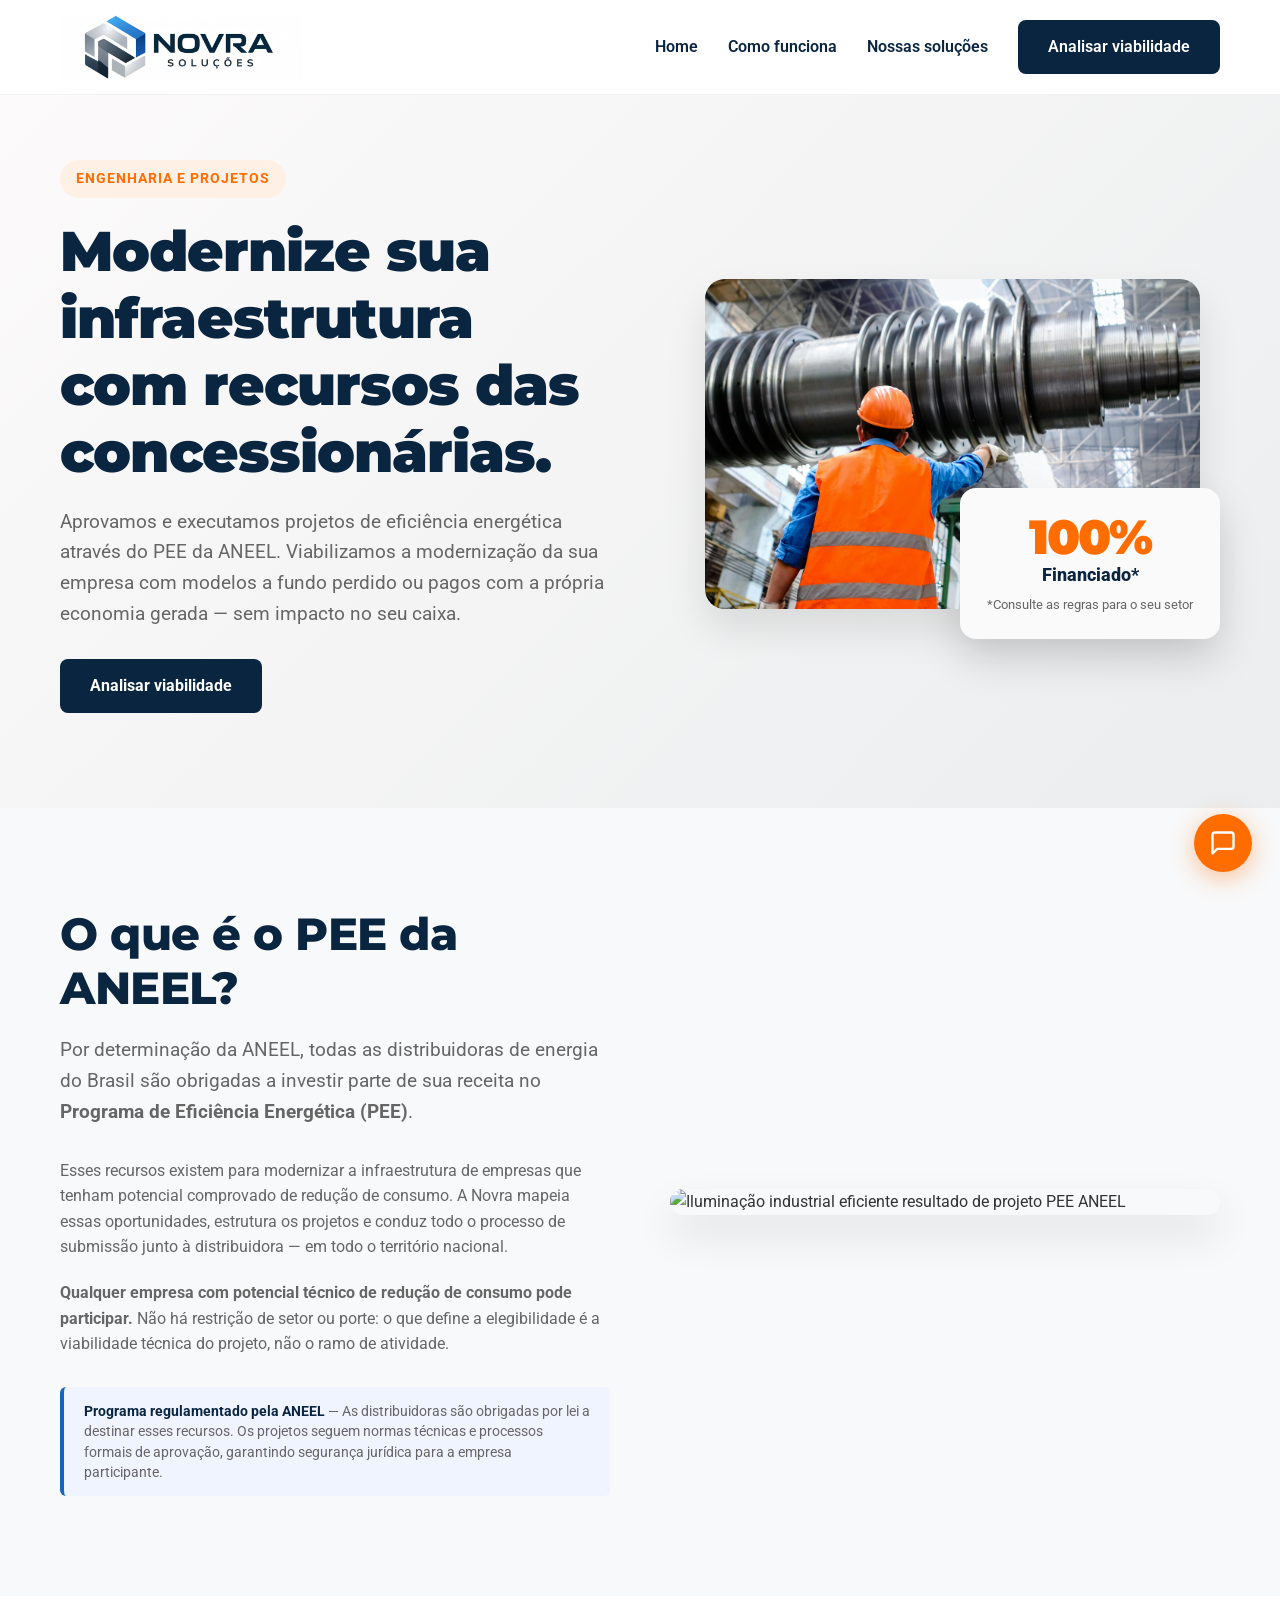
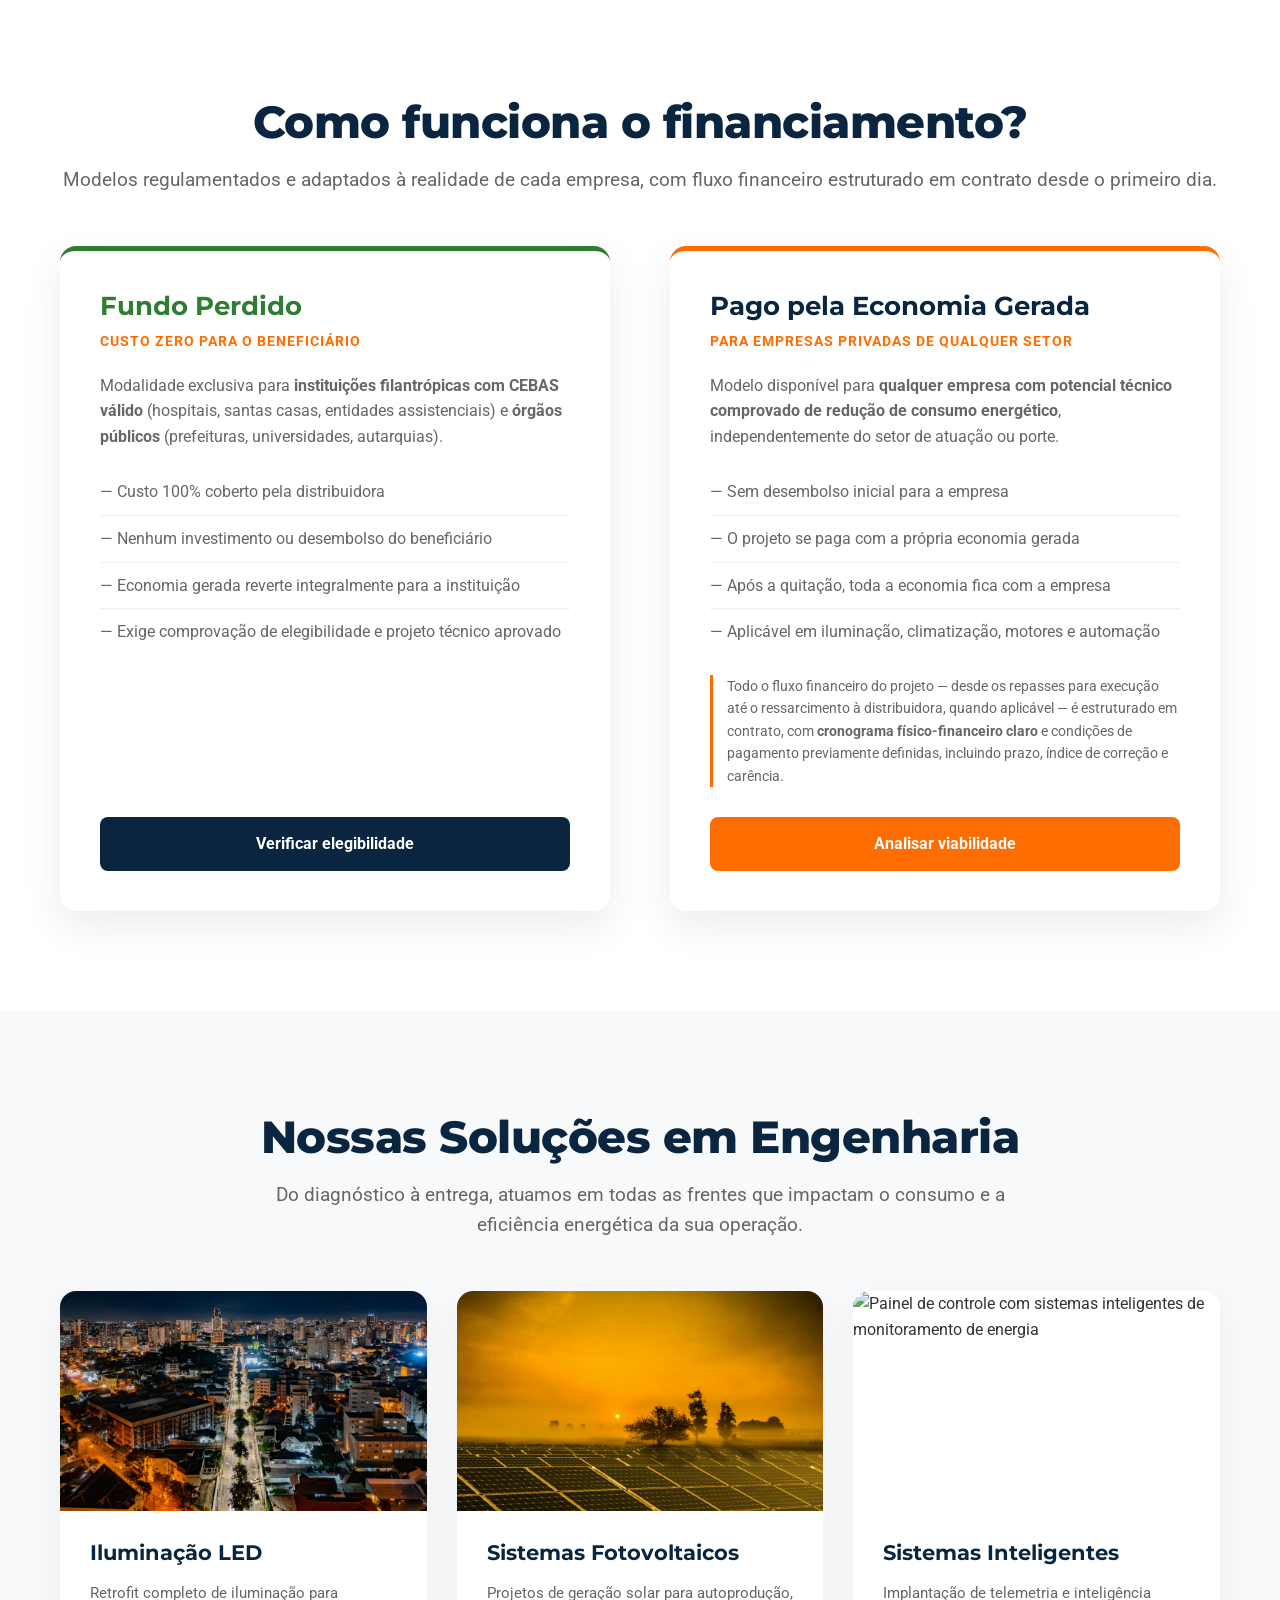
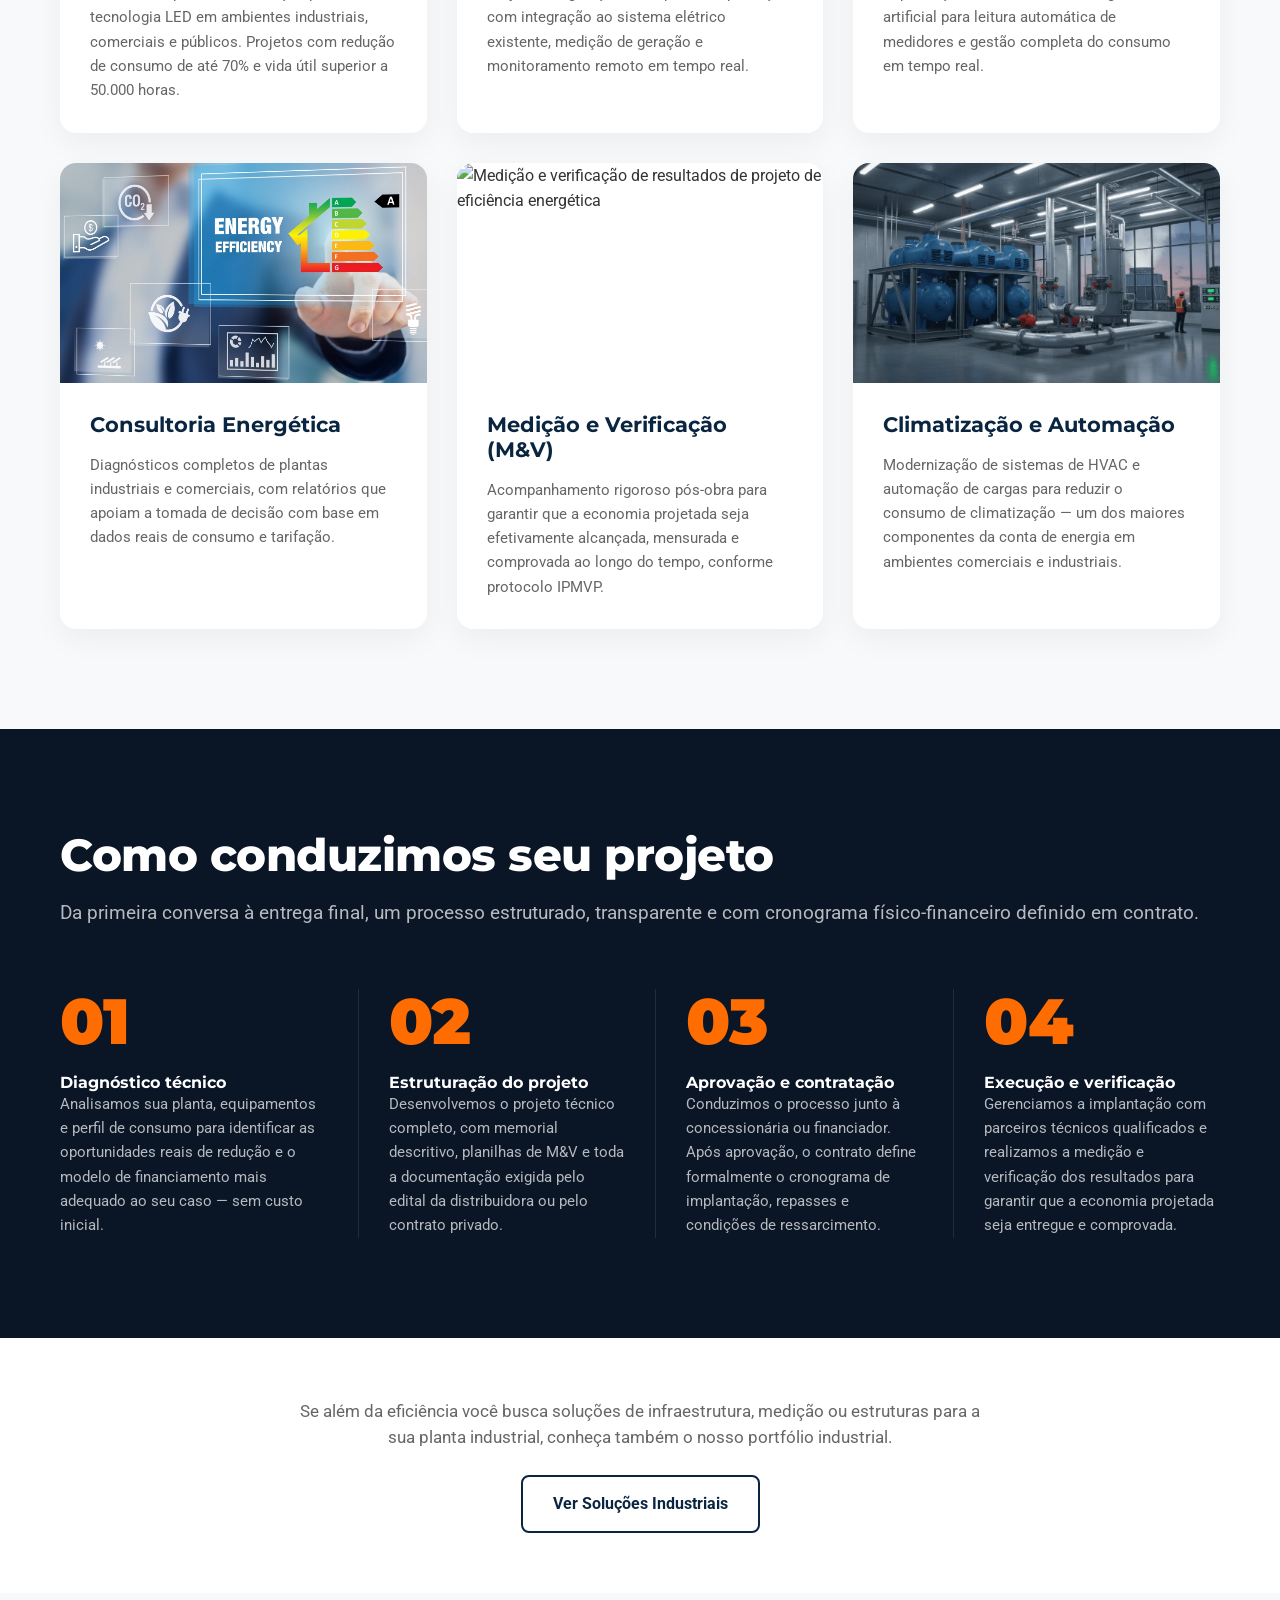
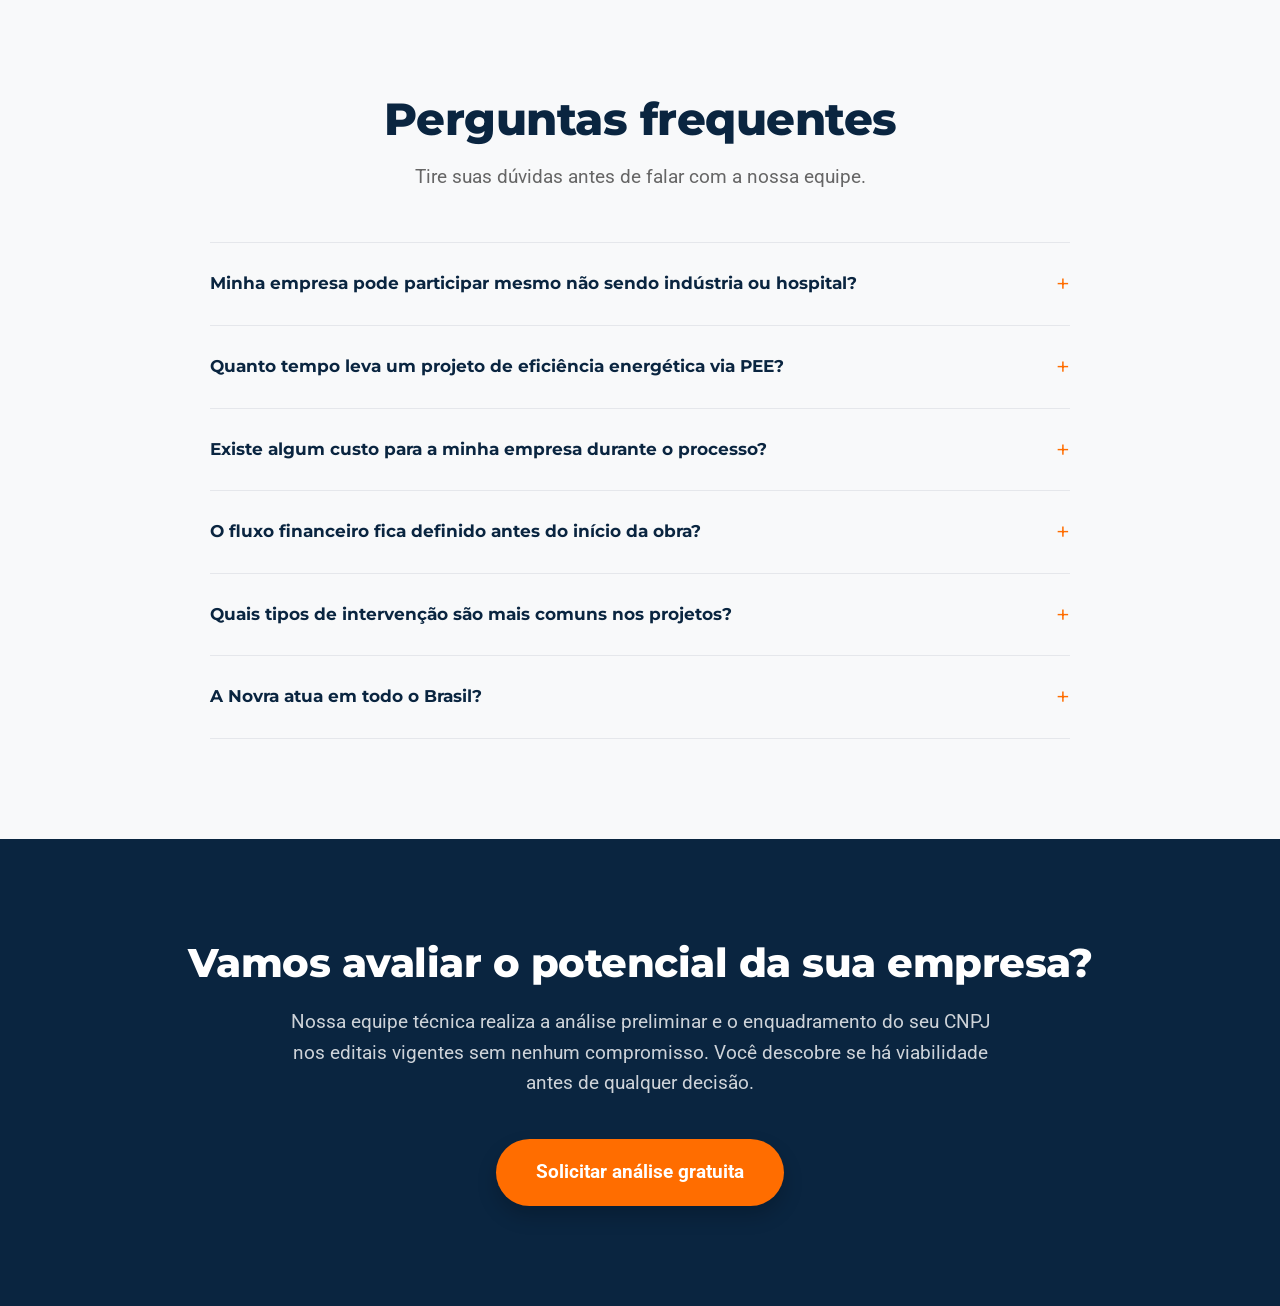
==== commit fdea12b6: "Update index.html" ====
--- a/eficiencia-energetica/index.html
+++ b/eficiencia-energetica/index.html
@@ -3,131 +3,154 @@
 <head>
   <meta charset="utf-8" />
   <meta name="viewport" content="width=device-width, initial-scale=1" />
-  <title>Eficiência Energética via PEE | Novra Soluções</title>
-  <meta name="description" content="A Novra estrutura projetos de eficiência energética financiados pelo PEE da ANEEL — sem custo para sua empresa. Iluminação LED, climatização, motores e automação em todo o Brasil." />
-
+  <title>Eficiência Energética | Novra Soluções</title>
+  <meta name="description" content="Projetos de eficiência energética via PEE da ANEEL para empresas de qualquer segmento. Modernize sua infraestrutura com recursos das distribuidoras — a custo zero ou pago pela própria economia gerada.">
+
+  <!-- Fontes Google -->
   <link rel="preconnect" href="https://fonts.googleapis.com">
   <link rel="preconnect" href="https://fonts.gstatic.com" crossorigin>
   <link href="https://fonts.googleapis.com/css2?family=Montserrat:wght@700;800;900&family=Roboto:wght@400;500;700&display=swap" rel="stylesheet">
 
+  <!-- Estilos do projeto -->
   <link rel="stylesheet" href="../assets/css/styles.css" />
 </head>
 
 <body>
 
+  <!-- ========== HEADER ==========
+       Fixo no topo. Logo leva à Home.
+       Links ancoram nas seções internas.
+       CTA abre WhatsApp com mensagem pré-preenchida.
+  =========================================== -->
   <header class="site-header">
     <div class="container header-inner">
-      <a class="brand" href="/">
+
+      <a class="brand" href="../">
         <img src="../assets/img/logo_topo.png"
-             alt="Novra Soluções"
+             alt="Novra Soluções – especialistas em energia"
              style="max-height: 64px;">
       </a>
+
       <nav class="main-nav">
-        <a href="/">Home</a>
+        <a href="../">Home</a>
         <a href="#como-funciona">Como funciona</a>
         <a href="#nossas-solucoes">Nossas soluções</a>
         <a class="btn btn-primary"
-           href="https://wa.me/5541987377444?text=Ol%C3%A1%2C%20vim%20pelo%20site%20da%20Novra%20e%20gostaria%20de%20analisar%20a%20viabilidade%20de%20um%20projeto%20de%20efici%C3%AAncia%20energ%C3%A9tica."
+           href="https://wa.me/5541987377444?text=Quero%20analisar%20a%20viabilidade%20de%20um%20projeto%20de%20efici%C3%AAncia%20energ%C3%A9tica%20para%20minha%20empresa."
            target="_blank"
-           rel="noopener">
+           rel="noopener"
+           aria-label="Falar com especialista em eficiência energética pelo WhatsApp">
           Analisar viabilidade
         </a>
       </nav>
+
     </div>
   </header>
 
   <main>
 
-    <!-- ========== HERO ========== -->
+    <!-- ========== HERO ==========
+         Proposta de valor principal.
+         Card flutuante reforça o impacto "100% Financiado".
+    =========================================== -->
     <section class="hero-section">
       <div class="container hero-grid">
+
+        <!-- Texto -->
         <div class="hero-text">
-          <div class="badge-orange">Eficiência Energética · PEE/ANEEL</div>
-          <h1>Modernize sua empresa sem gastar nada.</h1>
+          <div class="badge-orange">Engenharia e Projetos</div>
+          <h1>Modernize sua infraestrutura com recursos das concessionárias.</h1>
           <p class="lead">
-            A Novra estrutura projetos de eficiência energética financiados
-            pelo Programa de Eficiência Energética da ANEEL — sem desembolso
-            inicial para sua empresa. Iluminação LED, climatização, motores
-            e automação em todo o Brasil.
+            Aprovamos e executamos projetos de eficiência energética através do PEE da ANEEL.
+            Viabilizamos a modernização da sua empresa com modelos a fundo perdido ou
+            pagos com a própria economia gerada — sem impacto no seu caixa.
           </p>
           <div class="hero-ctas">
             <a class="btn btn-primary"
-               href="https://wa.me/5541987377444?text=Ol%C3%A1%2C%20gostaria%20de%20analisar%20a%20viabilidade%20de%20um%20projeto%20de%20efici%C3%AAncia%20energ%C3%A9tica."
-               target="_blank" rel="noopener">
+               href="https://wa.me/5541987377444?text=Quero%20analisar%20a%20viabilidade%20de%20um%20projeto%20de%20efici%C3%AAncia%20energ%C3%A9tica%20para%20minha%20empresa."
+               target="_blank"
+               rel="noopener"
+               aria-label="Solicitar análise de viabilidade pelo WhatsApp">
               Analisar viabilidade
             </a>
-            <a class="btn btn-outline" href="#como-funciona">
-              Como funciona
-            </a>
-          </div>
-        </div>
-        <div class="hero-visual">
-          <img src="../assets/img/hero-eficiencia.jpg"
-               alt="Infraestrutura industrial modernizada com eficiência energética"
-               width="600" height="480"
-               style="border-radius: 16px; box-shadow: 0 20px 60px rgba(0,0,0,0.15);">
-        </div>
-      </div>
-    </section>
-
-    <!-- ========== O QUE É O PEE ========== -->
-    <section class="section bg-light" id="como-funciona">
-      <div class="container">
-        <div class="two-col" style="align-items: center; gap: 60px;">
-
-          <div>
-            <div class="badge-orange">Programa regulamentado pela ANEEL</div>
-            <h2>O que é o PEE da ANEEL?</h2>
-            <p style="color: var(--muted); margin-bottom: 20px; line-height: 1.8;">
-              Por determinação da ANEEL, todas as distribuidoras de energia do Brasil
-              são obrigadas a investir parte de sua receita no
-              <strong>Programa de Eficiência Energética (PEE)</strong>.
-            </p>
-            <p style="color: var(--muted); margin-bottom: 20px; line-height: 1.8;">
-              Esses recursos existem para modernizar a infraestrutura de empresas que
-              tenham potencial comprovado de redução de consumo. A Novra mapeia essas
-              oportunidades, estrutura os projetos e conduz todo o processo de submissão
-              junto à distribuidora — em todo o território nacional.
-            </p>
-            <p style="color: var(--text); font-weight: 700; margin-bottom: 20px;">
-              Qualquer empresa com potencial técnico de redução de consumo pode participar.
-              Não há restrição de setor ou porte: o que define a elegibilidade é a
-              viabilidade técnica do projeto, não o ramo de atividade.
-            </p>
-
-            <div style="background: #EEF4FF; border-left: 4px solid var(--primary-light);
-                        padding: 16px 20px; border-radius: 0 8px 8px 0; margin-bottom: 24px;">
-              <p style="font-size: 0.9rem; color: var(--primary); line-height: 1.7;">
-                <strong>Programa regulamentado pela ANEEL</strong> — As distribuidoras são
-                obrigadas por lei a destinar esses recursos. Os projetos seguem normas técnicas
-                e processos formais de aprovação, garantindo segurança jurídica para a empresa
-                participante.
-              </p>
-            </div>
-
-            <!-- BLOCO 1: parágrafo de transição para projetos privados -->
-            <p style="color: var(--muted); line-height: 1.8; margin-top: 8px;">
-              Para muitos clientes, o PEE é o caminho ideal — permite modernizar a
-              infraestrutura <strong>sem nenhum desembolso inicial</strong>. Mas nem
-              sempre ele é o único caminho, ou o mais rápido. Em alguns casos, tratar
-              o projeto como um <strong>investimento privado direto</strong> permite
-              antecipar resultados e ter mais liberdade na escolha de escopo e
-              fornecedores.
-            </p>
-          </div>
-
-          <div>
-            <img src="../assets/img/pee-aneel.jpg"
-                 alt="Equipamento industrial modernizado via PEE ANEEL"
-                 style="border-radius: 16px; box-shadow: 0 12px 40px rgba(0,0,0,0.1);">
-          </div>
-
-        </div>
-      </div>
-    </section>
-
-    <!-- ========== COMO FUNCIONA O FINANCIAMENTO ========== -->
-    <section class="section" id="financiamento">
+          </div>
+        </div>
+
+        <!-- Imagem + card flutuante -->
+        <div class="hero-visual"
+             style="position: relative; display: flex; justify-content: flex-end;">
+          <img src="../assets/img/hero-industria.jpg"
+               alt="Engenheiro avaliando infraestrutura industrial para projeto de eficiência energética"
+               class="rounded-img"
+               style="width: 100%; max-width: 90%; margin-right: 20px;">
+
+          <div class="floating-card"
+               style="position: absolute; bottom: -30px; right: 0;
+                      width: 260px; padding: 25px; left: auto; transform: none;">
+            <div class="kpi-number" style="font-size: 3rem; margin-bottom: 0;">100%</div>
+            <div style="font-weight: 800; color: var(--primary); font-size: 1.1rem;">
+              Financiado*
+            </div>
+            <div style="color: var(--muted); font-size: 0.8rem;
+                        line-height: 1.3; margin-top: 8px;">
+              *Consulte as regras para o seu setor
+            </div>
+          </div>
+        </div>
+
+      </div>
+    </section>
+
+    <!-- ========== O QUE É O PEE ==========
+         Educa o visitante antes de apresentar os modelos.
+         Texto aberto: qualquer setor pode participar.
+    =========================================== -->
+    <section class="section bg-light">
+      <div class="container two-col">
+
+        <div>
+          <h2 style="margin-bottom: 20px;">O que é o PEE da ANEEL?</h2>
+          <p class="lead" style="color: var(--muted);">
+            Por determinação da ANEEL, todas as distribuidoras de energia do Brasil são
+            obrigadas a investir parte de sua receita no
+            <strong>Programa de Eficiência Energética (PEE)</strong>.
+          </p>
+          <p style="color: var(--muted); margin-bottom: 20px;">
+            Esses recursos existem para modernizar a infraestrutura de empresas que
+            tenham potencial comprovado de redução de consumo. A Novra mapeia essas
+            oportunidades, estrutura os projetos e conduz todo o processo de submissão
+            junto à distribuidora — em todo o território nacional.
+          </p>
+          <p style="color: var(--muted); margin-bottom: 30px;">
+            <strong>Qualquer empresa com potencial técnico de redução de consumo pode participar.</strong>
+            Não há restrição de setor ou porte: o que define a elegibilidade é a viabilidade
+            técnica do projeto, não o ramo de atividade.
+          </p>
+
+          <!-- Selo de credibilidade -->
+          <div class="legal-seal">
+            <strong>Programa regulamentado pela ANEEL</strong> — As distribuidoras são
+            obrigadas por lei a destinar esses recursos. Os projetos seguem normas técnicas
+            e processos formais de aprovação, garantindo segurança jurídica para a empresa participante.
+          </div>
+        </div>
+
+        <div>
+          <img
+            src="https://images.unsplash.com/photo-1513828583688-c52646db42da?ixlib=rb-4.0.3&auto=format&fit=crop&w=800&q=80"
+            alt="Iluminação industrial eficiente resultado de projeto PEE ANEEL"
+            class="rounded-img"
+            style="box-shadow: 0 20px 40px rgba(0,0,0,0.1);">
+        </div>
+
+      </div>
+    </section>
+
+    <!-- ========== MODELOS DE FINANCIAMENTO ==========
+         id="como-funciona" ancora o link do header.
+         Dois cards lado a lado descrevem os modelos.
+    =========================================== -->
+    <section class="section" id="como-funciona">
       <div class="container">
 
         <div class="section-header text-center">
@@ -138,565 +161,478 @@
           </p>
         </div>
 
-        <div class="two-col" style="margin-top: 50px; gap: 30px; align-items: stretch;">
-
-          <!-- Card Fundo Perdido -->
-          <div style="border: 2px solid #2E7D32; border-radius: 16px; padding: 40px;
-                      display: flex; flex-direction: column; gap: 16px;">
-            <div>
-              <h3 style="color: #2E7D32; margin-bottom: 4px;">Fundo Perdido</h3>
-              <p style="color: var(--accent); font-weight: 700; font-size: 0.85rem;
-                         text-transform: uppercase; letter-spacing: 1px;">
-                Custo zero para o beneficiário
-              </p>
-            </div>
-            <p style="color: var(--muted); line-height: 1.8;">
-              Modalidade exclusiva para <strong>instituições filantrópicas com CEBAS
-              válido</strong> (hospitais, santas casas, entidades assistenciais) e
+        <div class="two-col" style="margin-top: 50px; align-items: stretch;">
+
+          <!-- Modelo 1: Fundo Perdido -->
+          <div style="background: white; padding: 40px; border-radius: 16px;
+                      box-shadow: 0 15px 40px rgba(0,0,0,0.08);
+                      border-top: 5px solid #2E7D32;
+                      display: flex; flex-direction: column;">
+
+            <h3 style="font-size: 1.6rem; margin-bottom: 8px; color: #2E7D32;">
+              Fundo Perdido
+            </h3>
+            <p style="font-size: 0.9rem; color: var(--accent);
+                      font-weight: 700; margin-bottom: 20px; text-transform: uppercase;
+                      letter-spacing: 1px;">
+              Custo zero para o beneficiário
+            </p>
+            <p style="color: var(--muted); margin-bottom: 20px;">
+              Modalidade exclusiva para <strong>instituições filantrópicas com CEBAS válido</strong>
+              (hospitais, santas casas, entidades assistenciais) e
               <strong>órgãos públicos</strong> (prefeituras, universidades, autarquias).
             </p>
-            <ul style="list-style: none; padding: 0; display: flex; flex-direction: column; gap: 10px;">
-              <li style="color: var(--muted); border-top: 1px solid #eee; padding-top: 10px;">
+
+            <ul style="list-style: none; padding: 0; color: var(--muted);
+                       flex-grow: 1; margin-bottom: 30px;">
+              <li style="padding: 10px 0; border-bottom: 1px solid #f0f0f0;">
                 — Custo 100% coberto pela distribuidora
               </li>
-              <li style="color: var(--muted); border-top: 1px solid #eee; padding-top: 10px;">
+              <li style="padding: 10px 0; border-bottom: 1px solid #f0f0f0;">
                 — Nenhum investimento ou desembolso do beneficiário
               </li>
-              <li style="color: var(--muted); border-top: 1px solid #eee; padding-top: 10px;">
+              <li style="padding: 10px 0; border-bottom: 1px solid #f0f0f0;">
                 — Economia gerada reverte integralmente para a instituição
               </li>
-              <li style="color: var(--muted); border-top: 1px solid #eee; padding-top: 10px;">
+              <li style="padding: 10px 0;">
                 — Exige comprovação de elegibilidade e projeto técnico aprovado
               </li>
             </ul>
-            <div style="margin-top: auto; padding-top: 24px;">
-              <a class="btn btn-primary"
-                 href="https://wa.me/5541987377444?text=Ol%C3%A1%2C%20gostaria%20de%20verificar%20a%20elegibilidade%20da%20minha%20institui%C3%A7%C3%A3o%20para%20o%20PEE%20fundo%20perdido."
-                 target="_blank" rel="noopener"
-                 style="display: block; text-align: center;">
-                Verificar elegibilidade
-              </a>
-            </div>
-          </div>
-
-          <!-- Card Pago pela Economia Gerada -->
-          <div style="border: 2px solid var(--accent); border-radius: 16px; padding: 40px;
-                      display: flex; flex-direction: column; gap: 16px;">
-            <div>
-              <h3 style="color: var(--primary); margin-bottom: 4px;">Pago pela Economia Gerada</h3>
-              <p style="color: var(--accent); font-weight: 700; font-size: 0.85rem;
-                         text-transform: uppercase; letter-spacing: 1px;">
-                Para empresas privadas de qualquer setor
-              </p>
-            </div>
-            <p style="color: var(--muted); line-height: 1.8;">
-              Modelo disponível para <strong>qualquer empresa com potencial técnico
-              comprovado de redução de consumo energético</strong>, independentemente
-              do setor de atuação ou porte.
-            </p>
-            <ul style="list-style: none; padding: 0; display: flex; flex-direction: column; gap: 10px;">
-              <li style="color: var(--muted); border-top: 1px solid #eee; padding-top: 10px;">
+
+            <a class="btn btn-primary"
+               href="https://wa.me/5541987377444?text=Quero%20saber%20se%20minha%20institui%C3%A7%C3%A3o%20se%20enquadra%20no%20modelo%20de%20fundo%20perdido%20do%20PEE."
+               target="_blank"
+               rel="noopener"
+               style="text-align: center;"
+               aria-label="Verificar elegibilidade para fundo perdido pelo WhatsApp">
+              Verificar elegibilidade
+            </a>
+          </div>
+
+          <!-- Modelo 2: Pago pela Economia Gerada -->
+          <div style="background: white; padding: 40px; border-radius: 16px;
+                      box-shadow: 0 15px 40px rgba(0,0,0,0.08);
+                      border-top: 5px solid var(--accent);
+                      display: flex; flex-direction: column;">
+
+            <h3 style="font-size: 1.6rem; margin-bottom: 8px;">
+              Pago pela Economia Gerada
+            </h3>
+            <p style="font-size: 0.9rem; color: var(--accent);
+                      font-weight: 700; margin-bottom: 20px; text-transform: uppercase;
+                      letter-spacing: 1px;">
+              Para empresas privadas de qualquer setor
+            </p>
+            <p style="color: var(--muted); margin-bottom: 20px;">
+              Modelo disponível para <strong>qualquer empresa com potencial técnico comprovado
+              de redução de consumo energético</strong>, independentemente do setor de atuação
+              ou porte.
+            </p>
+
+            <ul style="list-style: none; padding: 0; color: var(--muted);
+                       flex-grow: 1; margin-bottom: 20px;">
+              <li style="padding: 10px 0; border-bottom: 1px solid #f0f0f0;">
                 — Sem desembolso inicial para a empresa
               </li>
-              <li style="color: var(--muted); border-top: 1px solid #eee; padding-top: 10px;">
+              <li style="padding: 10px 0; border-bottom: 1px solid #f0f0f0;">
                 — O projeto se paga com a própria economia gerada
               </li>
-              <li style="color: var(--muted); border-top: 1px solid #eee; padding-top: 10px;">
+              <li style="padding: 10px 0; border-bottom: 1px solid #f0f0f0;">
                 — Após a quitação, toda a economia fica com a empresa
               </li>
-              <li style="color: var(--muted); border-top: 1px solid #eee; padding-top: 10px;">
+              <li style="padding: 10px 0;">
                 — Aplicável em iluminação, climatização, motores e automação
               </li>
             </ul>
-            <div style="background: #FFF5EE; border-left: 3px solid var(--accent);
-                        padding: 14px 16px; border-radius: 0 8px 8px 0; margin-top: 4px;">
-              <p style="font-size: 0.88rem; color: var(--text); line-height: 1.7;">
-                Todo o fluxo financeiro do projeto — desde os repasses para execução
-                até o ressarcimento à distribuidora, quando aplicável — é estruturado
-                em contrato, com <strong>cronograma físico-financeiro claro</strong>
-                e condições de pagamento previamente definidas, incluindo prazo,
-                índice de correção e carência.
-              </p>
-            </div>
-            <div style="margin-top: auto; padding-top: 24px;">
-              <a class="btn btn-accent"
-                 href="https://wa.me/5541987377444?text=Ol%C3%A1%2C%20gostaria%20de%20analisar%20a%20viabilidade%20de%20um%20projeto%20de%20efici%C3%AAncia%20energ%C3%A9tica%20para%20minha%20empresa."
-                 target="_blank" rel="noopener"
-                 style="display: block; text-align: center;">
-                Analisar viabilidade
-              </a>
-            </div>
-          </div>
-
-        </div>
-      </div>
-    </section>
-
-    <!-- ========== BLOCO 2: PROJETOS PRIVADOS ========== -->
-    <section class="section bg-light" id="projetos-privados">
-      <div class="container">
-
-        <div class="section-header text-center">
-          <div class="badge-orange">Alternativa ao PEE</div>
-          <h2>Quando vale investir com recursos próprios?</h2>
-          <p class="lead">
-            Nem todo projeto precisa esperar um edital ou se enquadrar nas regras
-            da distribuidora. Às vezes a melhor decisão é tratar a eficiência
-            energética como o que ela é: um investimento com retorno mensurável.
-          </p>
-        </div>
-
-        <div class="two-col" style="margin-top: 56px; align-items: start; gap: 48px;">
-
-          <div>
-            <h3 style="margin-bottom: 24px;">Quando o projeto privado faz mais sentido</h3>
-            <ul style="list-style: none; padding: 0; display: flex; flex-direction: column; gap: 24px;">
-
-              <li style="display: flex; gap: 16px; align-items: flex-start;">
-                <span style="min-width: 32px; height: 32px; background: var(--accent);
-                             border-radius: 50%; display: flex; align-items: center;
-                             justify-content: center; color: white; font-weight: 700;
-                             font-size: 0.85rem; flex-shrink: 0;">1</span>
-                <div>
-                  <strong style="display: block; margin-bottom: 6px; color: var(--primary);">
-                    Payback curto
-                  </strong>
-                  <p style="color: var(--muted); font-size: 0.95rem; line-height: 1.7;">
-                    Quando a economia gerada recupera o investimento em 12 a 36 meses,
-                    o projeto privado costuma ser mais ágil e menos burocrático que o PEE.
-                  </p>
-                </div>
-              </li>
-
-              <li style="display: flex; gap: 16px; align-items: flex-start;">
-                <span style="min-width: 32px; height: 32px; background: var(--accent);
-                             border-radius: 50%; display: flex; align-items: center;
-                             justify-content: center; color: white; font-weight: 700;
-                             font-size: 0.85rem; flex-shrink: 0;">2</span>
-                <div>
-                  <strong style="display: block; margin-bottom: 6px; color: var(--primary);">
-                    Urgência na modernização
-                  </strong>
-                  <p style="color: var(--muted); font-size: 0.95rem; line-height: 1.7;">
-                    Equipamentos obsoletos que impactam a operação não podem esperar
-                    o cronograma de aprovação de um edital PEE, que pode levar meses.
-                  </p>
-                </div>
-              </li>
-
-              <li style="display: flex; gap: 16px; align-items: flex-start;">
-                <span style="min-width: 32px; height: 32px; background: var(--accent);
-                             border-radius: 50%; display: flex; align-items: center;
-                             justify-content: center; color: white; font-weight: 700;
-                             font-size: 0.85rem; flex-shrink: 0;">3</span>
-                <div>
-                  <strong style="display: block; margin-bottom: 6px; color: var(--primary);">
-                    Liberdade de escopo
-                  </strong>
-                  <p style="color: var(--muted); font-size: 0.95rem; line-height: 1.7;">
-                    No projeto privado, você define o escopo exato — sem precisar
-                    seguir as especificações técnicas exigidas pela distribuidora
-                    para aprovação no PEE.
-                  </p>
-                </div>
-              </li>
-
-              <li style="display: flex; gap: 16px; align-items: flex-start;">
-                <span style="min-width: 32px; height: 32px; background: var(--accent);
-                             border-radius: 50%; display: flex; align-items: center;
-                             justify-content: center; color: white; font-weight: 700;
-                             font-size: 0.85rem; flex-shrink: 0;">4</span>
-                <div>
-                  <strong style="display: block; margin-bottom: 6px; color: var(--primary);">
-                    Empresa não se enquadra no PEE
-                  </strong>
-                  <p style="color: var(--muted); font-size: 0.95rem; line-height: 1.7;">
-                    Se o perfil técnico ou o setor não atende aos critérios da
-                    distribuidora, o projeto privado garante que a modernização
-                    aconteça do mesmo jeito.
-                  </p>
-                </div>
-              </li>
-
-            </ul>
-          </div>
-
-          <div style="background: white; border-radius: 16px; padding: 40px;
-                      box-shadow: 0 8px 32px rgba(0,0,0,0.08); position: sticky; top: 100px;">
-
-            <h3 style="margin-bottom: 8px;">Como a Novra conduz um projeto privado</h3>
-            <p style="color: var(--muted); margin-bottom: 24px; font-size: 0.95rem; line-height: 1.7;">
-              O processo é o mesmo de um projeto PEE — a diferença é que o
-              financiamento vem da própria economia gerada ou de recursos da empresa,
-              sem passar pela distribuidora.
-            </p>
-
-            <ul style="list-style: none; padding: 0; display: flex; flex-direction: column; gap: 14px; margin-bottom: 28px;">
-              <li style="display: flex; gap: 12px; align-items: center;">
-                <span style="color: var(--accent); font-size: 1.1rem; font-weight: 700;">✓</span>
-                <span style="color: var(--text); font-size: 0.95rem;">
-                  Diagnóstico energético gratuito
-                </span>
-              </li>
-              <li style="display: flex; gap: 12px; align-items: center;">
-                <span style="color: var(--accent); font-size: 1.1rem; font-weight: 700;">✓</span>
-                <span style="color: var(--text); font-size: 0.95rem;">
-                  Estudo de viabilidade com projeção de ROI
-                </span>
-              </li>
-              <li style="display: flex; gap: 12px; align-items: center;">
-                <span style="color: var(--accent); font-size: 1.1rem; font-weight: 700;">✓</span>
-                <span style="color: var(--text); font-size: 0.95rem;">
-                  Projeto técnico completo e execução
-                </span>
-              </li>
-              <li style="display: flex; gap: 12px; align-items: center;">
-                <span style="color: var(--accent); font-size: 1.1rem; font-weight: 700;">✓</span>
-                <span style="color: var(--text); font-size: 0.95rem;">
-                  Relatório de economia real gerada pós-implantação
-                </span>
-              </li>
-            </ul>
-
-            <a class="btn btn-primary"
-               href="https://wa.me/5541987377444?text=Ol%C3%A1%2C%20tenho%20interesse%20em%20um%20projeto%20privado%20de%20efici%C3%AAncia%20energ%C3%A9tica%20e%20gostaria%20de%20entender%20a%20viabilidade."
-               target="_blank" rel="noopener"
-               style="display: block; text-align: center;">
-              Analisar viabilidade do meu projeto
+
+            <!-- Frase embasada na minuta COPEL (cláusulas 4, 7 e 9) -->
+            <p style="font-size: 0.88rem; color: var(--muted);
+                      border-left: 3px solid var(--accent);
+                      padding-left: 14px; margin-bottom: 30px; line-height: 1.6;">
+              Todo o fluxo financeiro do projeto — desde os repasses para execução até
+              o ressarcimento à distribuidora, quando aplicável — é estruturado em contrato,
+              com <strong>cronograma físico-financeiro claro</strong> e condições de pagamento
+              previamente definidas, incluindo prazo, índice de correção e carência.
+            </p>
+
+            <a class="btn btn-accent"
+               href="https://wa.me/5541987377444?text=Quero%20analisar%20a%20viabilidade%20de%20um%20projeto%20de%20efici%C3%AAncia%20energ%C3%A9tica%20para%20minha%20empresa."
+               target="_blank"
+               rel="noopener"
+               style="text-align: center;"
+               aria-label="Analisar viabilidade de projeto de eficiência energética pelo WhatsApp">
+              Analisar viabilidade
             </a>
-
-            <p style="margin-top: 14px; font-size: 0.83rem; color: var(--muted); text-align: center;">
-              Análise inicial gratuita e sem compromisso. Ao final, você decide
-              se segue via PEE ou com recursos próprios.
-            </p>
-
-          </div>
-        </div>
-      </div>
-    </section>
-
-    <!-- ========== NOSSAS SOLUÇÕES ========== -->
-    <section class="section" id="nossas-solucoes">
+          </div>
+
+        </div>
+      </div>
+    </section>
+
+    <!-- ========== NOSSAS SOLUÇÕES EM ENGENHARIA ==========
+         id="nossas-solucoes" ancora o link do header.
+         Grade de cards com imagem no topo (card-image-top).
+    =========================================== -->
+    <section class="section bg-light" id="nossas-solucoes">
       <div class="container">
 
         <div class="section-header text-center">
           <h2>Nossas Soluções em Engenharia</h2>
-          <p class="lead">
-            Projetos técnicos completos, da análise à execução,
-            com os melhores fabricantes do mercado.
+          <p class="lead" style="max-width: 780px; margin-left: auto; margin-right: auto;">
+            Do diagnóstico à entrega, atuamos em todas as frentes que impactam
+            o consumo e a eficiência energética da sua operação.
           </p>
         </div>
 
-        <div class="three-col" style="margin-top: 50px;">
-
-          <div class="card-solution">
-            <div class="card-solution-icon">💡</div>
-            <h3>Iluminação LED</h3>
-            <p style="color: var(--muted); margin-bottom: 16px;">
-              Substituição de sistemas de iluminação convencionais por LED de alta
-              eficiência, com sensores de presença e automação.
-            </p>
-            <ul class="card-solution-list">
-              <li>Redução de até 70% no consumo de iluminação</li>
-              <li>Sensores de presença e automação</li>
-              <li>Compatível com PEE e projetos privados</li>
-            </ul>
-          </div>
-
-          <div class="card-solution">
-            <div class="card-solution-icon">❄️</div>
-            <h3>Climatização Eficiente</h3>
-            <p style="color: var(--muted); margin-bottom: 16px;">
-              Modernização de sistemas de ar-condicionado e refrigeração industrial
-              com tecnologia inverter e controle inteligente.
-            </p>
-            <ul class="card-solution-list">
-              <li>Tecnologia inverter e controle de zona</li>
-              <li>Integração com BMS (Building Management System)</li>
-              <li>Redução significativa na demanda de pico</li>
-            </ul>
-          </div>
-
-          <div class="card-solution">
-            <div class="card-solution-icon">⚙️</div>
-            <h3>Motores e Automação</h3>
-            <p style="color: var(--muted); margin-bottom: 16px;">
-              Substituição de motores de indução por modelos de alta eficiência
-              e instalação de inversores de frequência.
-            </p>
-            <ul class="card-solution-list">
-              <li>Motores IE3 e IE4 de alta eficiência</li>
-              <li>Inversores de frequência e soft-starters</li>
-              <li>Monitoramento e telemetria em tempo real</li>
-            </ul>
-          </div>
-
-        </div>
-      </div>
-    </section>
-
-    <!-- ========== COMO CONDUZIMOS ========== -->
-    <section class="section bg-light" id="processo">
+        <div class="cards-3" style="margin-top: 50px;">
+
+          <!-- Card 1: Iluminação LED -->
+          <div class="card-image-top">
+            <img src="../assets/img/eficiencia-iluminacao.jpg"
+                 alt="Projeto de retrofit de iluminação LED industrial e comercial">
+            <div class="card-content">
+              <h3 style="color: var(--primary);">Iluminação LED</h3>
+              <p style="color: var(--muted); font-size: 0.95rem; margin: 0;">
+                Retrofit completo de iluminação para tecnologia LED em ambientes
+                industriais, comerciais e públicos. Projetos com redução de consumo
+                de até 70% e vida útil superior a 50.000 horas.
+              </p>
+            </div>
+          </div>
+
+          <!-- Card 2: Sistemas Fotovoltaicos -->
+          <div class="card-image-top">
+            <img src="../assets/img/eficiencia-fotovoltaica.jpg"
+                 alt="Sistema fotovoltaico instalado em ambiente industrial">
+            <div class="card-content">
+              <h3 style="color: var(--primary);">Sistemas Fotovoltaicos</h3>
+              <p style="color: var(--muted); font-size: 0.95rem; margin: 0;">
+                Projetos de geração solar para autoprodução, com integração ao sistema
+                elétrico existente, medição de geração e monitoramento remoto em tempo real.
+              </p>
+            </div>
+          </div>
+
+          <!-- Card 3: Sistemas Inteligentes -->
+          <div class="card-image-top">
+            <img src="../assets/img/eficiencia-sistemas-inteligentes.jpg"
+                 alt="Painel de controle com sistemas inteligentes de monitoramento de energia">
+            <div class="card-content">
+              <h3 style="color: var(--primary);">Sistemas Inteligentes</h3>
+              <p style="color: var(--muted); font-size: 0.95rem; margin: 0;">
+                Implantação de telemetria e inteligência artificial para leitura
+                automática de medidores e gestão completa do consumo em tempo real.
+              </p>
+            </div>
+          </div>
+
+          <!-- Card 4: Consultoria Energética -->
+          <div class="card-image-top">
+            <img src="../assets/img/consultoria.png""
+                 alt="Consultoria energética com análise de dados de consumo">
+            <div class="card-content">
+              <h3 style="color: var(--primary);">Consultoria Energética</h3>
+              <p style="color: var(--muted); font-size: 0.95rem; margin: 0;">
+                Diagnósticos completos de plantas industriais e comerciais,
+                com relatórios que apoiam a tomada de decisão com base
+                em dados reais de consumo e tarifação.
+              </p>
+            </div>
+          </div>
+
+          <!-- Card 5: Medição e Verificação -->
+          <div class="card-image-top">
+            <img src="https://images.unsplash.com/photo-1454165804606-c3d57bc86b40?ixlib=rb-4.0.3&auto=format&fit=crop&w=600&q=80"
+                 alt="Medição e verificação de resultados de projeto de eficiência energética">
+            <div class="card-content">
+              <h3 style="color: var(--primary);">Medição e Verificação (M&V)</h3>
+              <p style="color: var(--muted); font-size: 0.95rem; margin: 0;">
+                Acompanhamento rigoroso pós-obra para garantir que a economia
+                projetada seja efetivamente alcançada, mensurada e comprovada
+                ao longo do tempo, conforme protocolo IPMVP.
+              </p>
+            </div>
+          </div>
+
+          <!-- Card 6: Climatização e Automação -->
+          <div class="card-image-top">
+            <img src="../assets/img/chiller.jpg""
+                 alt="Automação e climatização industrial com foco em eficiência energética">
+            <div class="card-content">
+              <h3 style="color: var(--primary);">Climatização e Automação</h3>
+              <p style="color: var(--muted); font-size: 0.95rem; margin: 0;">
+                Modernização de sistemas de HVAC e automação de cargas para
+                reduzir o consumo de climatização — um dos maiores componentes
+                da conta de energia em ambientes comerciais e industriais.
+              </p>
+            </div>
+          </div>
+
+        </div>
+      </div>
+    </section>
+
+    <!-- ========== COMO CONDUZIMOS SEU PROJETO ==========
+         4 etapas do processo em fundo escuro.
+         Reforça método e previsibilidade do projeto.
+    =========================================== -->
+    <section class="section bg-dark">
       <div class="container">
 
-        <div class="section-header text-center">
-          <h2>Como conduzimos seu projeto</h2>
-          <p class="lead">
-            Da análise inicial à entrega final, a Novra cuida de cada etapa —
-            você foca no seu negócio.
-          </p>
-        </div>
-
-        <div class="process-grid" style="margin-top: 50px; display: grid;
-             grid-template-columns: repeat(4, 1fr); gap: 24px;">
-
-          <div style="text-align: center; padding: 30px 20px;">
-            <div style="width: 56px; height: 56px; background: var(--primary);
-                        border-radius: 50%; display: flex; align-items: center;
-                        justify-content: center; margin: 0 auto 20px;
-                        color: white; font-family: var(--font-heading);
-                        font-weight: 900; font-size: 1.2rem;">1</div>
-            <h4 style="margin-bottom: 10px;">Diagnóstico</h4>
-            <p style="color: var(--muted); font-size: 0.9rem; line-height: 1.7;">
-              Levantamento técnico gratuito do consumo e da infraestrutura atual
-              da sua empresa.
-            </p>
-          </div>
-
-          <div style="text-align: center; padding: 30px 20px;">
-            <div style="width: 56px; height: 56px; background: var(--primary);
-                        border-radius: 50%; display: flex; align-items: center;
-                        justify-content: center; margin: 0 auto 20px;
-                        color: white; font-family: var(--font-heading);
-                        font-weight: 900; font-size: 1.2rem;">2</div>
-            <h4 style="margin-bottom: 10px;">Viabilidade</h4>
-            <p style="color: var(--muted); font-size: 0.9rem; line-height: 1.7;">
-              Estudo técnico e financeiro com projeção de economia, payback
-              e modelo de financiamento mais adequado.
-            </p>
-          </div>
-
-          <div style="text-align: center; padding: 30px 20px;">
-            <div style="width: 56px; height: 56px; background: var(--primary);
-                        border-radius: 50%; display: flex; align-items: center;
-                        justify-content: center; margin: 0 auto 20px;
-                        color: white; font-family: var(--font-heading);
-                        font-weight: 900; font-size: 1.2rem;">3</div>
-            <h4 style="margin-bottom: 10px;">Aprovação</h4>
-            <p style="color: var(--muted); font-size: 0.9rem; line-height: 1.7;">
-              Elaboração do projeto técnico e condução do processo junto
-              à distribuidora ou aprovação interna.
-            </p>
-          </div>
-
-          <div style="text-align: center; padding: 30px 20px;">
-            <div style="width: 56px; height: 56px; background: var(--accent);
-                        border-radius: 50%; display: flex; align-items: center;
-                        justify-content: center; margin: 0 auto 20px;
-                        color: white; font-family: var(--font-heading);
-                        font-weight: 900; font-size: 1.2rem;">4</div>
-            <h4 style="margin-bottom: 10px;">Execução</h4>
-            <p style="color: var(--muted); font-size: 0.9rem; line-height: 1.7;">
-              Implantação completa com equipe técnica especializada e
-              relatório de economia gerada ao final.
-            </p>
-          </div>
-
-        </div>
-      </div>
-    </section>
-
-    <!-- ========== FAQ ========== -->
-    <section class="section" id="faq">
+        <h2>Como conduzimos seu projeto</h2>
+        <p class="lead" style="color: rgba(255,255,255,0.7); margin-top: 10px;">
+          Da primeira conversa à entrega final, um processo estruturado,
+          transparente e com cronograma físico-financeiro definido em contrato.
+        </p>
+
+        <div class="process-grid">
+
+          <div class="process-step">
+            <div class="step-num">01</div>
+            <h4>Diagnóstico técnico</h4>
+            <p>
+              Analisamos sua planta, equipamentos e perfil de consumo para
+              identificar as oportunidades reais de redução e o modelo de
+              financiamento mais adequado ao seu caso — sem custo inicial.
+            </p>
+          </div>
+
+          <div class="process-step">
+            <div class="step-num">02</div>
+            <h4>Estruturação do projeto</h4>
+            <p>
+              Desenvolvemos o projeto técnico completo, com memorial descritivo,
+              planilhas de M&V e toda a documentação exigida pelo edital
+              da distribuidora ou pelo contrato privado.
+            </p>
+          </div>
+
+          <div class="process-step">
+            <div class="step-num">03</div>
+            <h4>Aprovação e contratação</h4>
+            <p>
+              Conduzimos o processo junto à concessionária ou financiador.
+              Após aprovação, o contrato define formalmente o cronograma de
+              implantação, repasses e condições de ressarcimento.
+            </p>
+          </div>
+
+          <div class="process-step">
+            <div class="step-num">04</div>
+            <h4>Execução e verificação</h4>
+            <p>
+              Gerenciamos a implantação com parceiros técnicos qualificados
+              e realizamos a medição e verificação dos resultados para
+              garantir que a economia projetada seja entregue e comprovada.
+            </p>
+          </div>
+
+        </div>
+      </div>
+    </section>
+
+    <!-- ========== CROSS-LINK INTERNO ==========
+         Direciona visitantes que precisam de outro tipo de solução.
+         Aumenta tempo de permanência e reduz taxa de saída.
+    =========================================== -->
+    <section class="section" style="padding: 60px 0;">
+      <div class="container text-center">
+        <p style="color: var(--muted); font-size: 1.05rem; max-width: 700px;
+                  margin: 0 auto 24px;">
+          Se além da eficiência você busca soluções de infraestrutura, medição
+          ou estruturas para a sua planta industrial, conheça também o nosso portfólio industrial.
+        </p>
+        <a class="btn btn-ghost"
+           href="../solucoes-industriais/"
+           aria-label="Ver portfólio completo de soluções industriais da Novra">
+          Ver Soluções Industriais
+        </a>
+      </div>
+    </section>
+
+    <!-- ========== FAQ ==========
+         Perguntas frequentes sobre PEE e eficiência energética.
+         faq.js controla abertura/fechamento de cada resposta.
+    =========================================== -->
+    <section class="section bg-light">
       <div class="container">
 
         <div class="section-header text-center">
           <h2>Perguntas frequentes</h2>
-          <p class="lead">
-            As dúvidas mais comuns sobre eficiência energética e o PEE da ANEEL.
-          </p>
-        </div>
-
-        <div style="max-width: 800px; margin: 50px auto 0; display: flex;
-                    flex-direction: column; gap: 16px;">
-
-          <details style="background: var(--bg-light); border-radius: 12px;
-                          padding: 24px; cursor: pointer;">
-            <summary style="font-weight: 700; color: var(--primary);
-                            font-family: var(--font-heading); font-size: 1rem;
-                            list-style: none; display: flex;
-                            justify-content: space-between; align-items: center;">
-              Minha empresa precisa ser grande para participar?
-              <span style="color: var(--accent); font-size: 1.3rem;">+</span>
-            </summary>
-            <p style="color: var(--muted); margin-top: 16px; line-height: 1.8;">
-              Não. O que define a elegibilidade é o potencial técnico de redução de
-              consumo, não o porte da empresa. Pequenas e médias empresas participam
-              normalmente, desde que o projeto demonstre redução mensurável de energia.
-            </p>
-          </details>
-
-          <details style="background: var(--bg-light); border-radius: 12px;
-                          padding: 24px; cursor: pointer;">
-            <summary style="font-weight: 700; color: var(--primary);
-                            font-family: var(--font-heading); font-size: 1rem;
-                            list-style: none; display: flex;
-                            justify-content: space-between; align-items: center;">
-              A empresa precisa trocar de distribuidora?
-              <span style="color: var(--accent); font-size: 1.3rem;">+</span>
-            </summary>
-            <p style="color: var(--muted); margin-top: 16px; line-height: 1.8;">
-              Não. O projeto é realizado em parceria com a própria distribuidora
-              da região. Você continua sendo cliente dela normalmente — o que muda
-              é que parte dos recursos obrigatórios do PEE são direcionados para
-              o seu projeto.
-            </p>
-          </details>
-
-          <details style="background: var(--bg-light); border-radius: 12px;
-                          padding: 24px; cursor: pointer;">
-            <summary style="font-weight: 700; color: var(--primary);
-                            font-family: var(--font-heading); font-size: 1rem;
-                            list-style: none; display: flex;
-                            justify-content: space-between; align-items: center;">
-              Quanto tempo leva um projeto de eficiência energética?
-              <span style="color: var(--accent); font-size: 1.3rem;">+</span>
-            </summary>
-            <p style="color: var(--muted); margin-top: 16px; line-height: 1.8;">
-              Depende do modelo. Projetos via PEE levam entre 6 e 18 meses do
-              diagnóstico à execução, por conta das etapas de aprovação junto
-              à distribuidora. Projetos privados costumam ser mais ágeis —
-              entre 2 e 6 meses da análise à entrega final.
-            </p>
-          </details>
-
-          <details style="background: var(--bg-light); border-radius: 12px;
-                          padding: 24px; cursor: pointer;">
-            <summary style="font-weight: 700; color: var(--primary);
-                            font-family: var(--font-heading); font-size: 1rem;
-                            list-style: none; display: flex;
-                            justify-content: space-between; align-items: center;">
-              Como é feita a análise inicial?
-              <span style="color: var(--accent); font-size: 1.3rem;">+</span>
-            </summary>
-            <p style="color: var(--muted); margin-top: 16px; line-height: 1.8;">
-              A análise inicial é gratuita e pode começar com uma conversa pelo
-              WhatsApp. Nossa equipe levanta os dados básicos de consumo, identifica
-              as oportunidades e apresenta um estudo de viabilidade preliminar —
-              sem nenhum compromisso da sua parte.
-            </p>
-          </details>
-
-          <details style="background: var(--bg-light); border-radius: 12px;
-                          padding: 24px; cursor: pointer;">
-            <summary style="font-weight: 700; color: var(--primary);
-                            font-family: var(--font-heading); font-size: 1rem;
-                            list-style: none; display: flex;
-                            justify-content: space-between; align-items: center;">
-              E se minha empresa não se enquadrar no PEE?
-              <span style="color: var(--accent); font-size: 1.3rem;">+</span>
-            </summary>
-            <p style="color: var(--muted); margin-top: 16px; line-height: 1.8;">
-              Sem problema. Nesse caso avaliamos juntos se um projeto privado
-              faz sentido — com payback definido, financiamento pela própria
-              economia gerada e toda a execução conduzida pela Novra. A modernização
-              acontece de qualquer forma.
-            </p>
-          </details>
-
-        </div>
-      </div>
-    </section>
-
-    <!-- ========== CTA FINAL ========== -->
-    <section class="section bg-dark" style="text-align: center;">
-      <div class="container" style="max-width: 700px;">
-        <h2 style="color: white; margin-bottom: 16px;">
-          Pronto para reduzir o custo de energia da sua empresa?
+          <p class="lead">Tire suas dúvidas antes de falar com a nossa equipe.</p>
+        </div>
+
+        <div class="faq-list">
+
+          <div class="faq-item">
+            <button class="faq-question" aria-expanded="false">
+              Minha empresa pode participar mesmo não sendo indústria ou hospital?
+            </button>
+            <div class="faq-answer" hidden>
+              Sim. O critério de elegibilidade é técnico, não setorial. Qualquer empresa
+              — comércio, serviços, agronegócio, logística ou indústria — pode participar
+              desde que haja potencial comprovado de redução de consumo energético.
+              Nossa equipe realiza o diagnóstico preliminar sem custo para verificar
+              se o seu caso se enquadra e qual a modalidade mais adequada.
+            </div>
+          </div>
+
+          <div class="faq-item">
+            <button class="faq-question" aria-expanded="false">
+              Quanto tempo leva um projeto de eficiência energética via PEE?
+            </button>
+            <div class="faq-answer" hidden>
+              O prazo varia conforme a complexidade do projeto e o cronograma do edital
+              da distribuidora. Em média, projetos de menor escala levam de 6 a 12 meses
+              do diagnóstico à entrega. Projetos maiores podem levar mais tempo,
+              especialmente na fase de aprovação junto à concessionária.
+              Nossa equipe mantém você informado em cada etapa, com cronograma
+              físico-financeiro definido em contrato.
+            </div>
+          </div>
+
+          <div class="faq-item">
+            <button class="faq-question" aria-expanded="false">
+              Existe algum custo para a minha empresa durante o processo?
+            </button>
+            <div class="faq-answer" hidden>
+              Depende da modalidade. No modelo a fundo perdido (exclusivo para entidades
+              filantrópicas com CEBAS e órgãos públicos), não há nenhum custo para o
+              beneficiário. No modelo pago pela economia gerada, o projeto é estruturado
+              para que o retorno financeiro cubra o investimento — sem impacto no caixa
+              durante a implantação. Em ambos os casos, o diagnóstico preliminar é
+              realizado sem custo e sem compromisso.
+            </div>
+          </div>
+
+          <div class="faq-item">
+            <button class="faq-question" aria-expanded="false">
+              O fluxo financeiro fica definido antes do início da obra?
+            </button>
+            <div class="faq-answer" hidden>
+              Sim. Todo o fluxo financeiro — desde os repasses para execução até o
+              ressarcimento à distribuidora, quando aplicável — é formalizado em contrato
+              antes do início das obras. O contrato define o cronograma físico-financeiro,
+              condições de pagamento, índice de correção, prazo de carência e número
+              de parcelas. Não há surpresas financeiras durante ou após a implantação.
+            </div>
+          </div>
+
+          <div class="faq-item">
+            <button class="faq-question" aria-expanded="false">
+              Quais tipos de intervenção são mais comuns nos projetos?
+            </button>
+            <div class="faq-answer" hidden>
+              As intervenções mais frequentes envolvem retrofit de iluminação para LED,
+              modernização de sistemas de climatização (HVAC), substituição ou adequação
+              de motores elétricos, automação de cargas e instalação de sistemas de
+              monitoramento e telemetria. A escolha depende sempre do diagnóstico técnico
+              e do potencial de economia identificado na instalação.
+            </div>
+          </div>
+
+          <div class="faq-item">
+            <button class="faq-question" aria-expanded="false">
+              A Novra atua em todo o Brasil?
+            </button>
+            <div class="faq-answer" hidden>
+              Sim. A Novra mantém parcerias com empresas de alta capacidade técnica
+              em diferentes regiões do país, o que nos permite estruturar e executar
+              projetos de eficiência energética em todo o território nacional,
+              independentemente da distribuidora responsável pela concessão.
+            </div>
+          </div>
+
+        </div>
+      </div>
+    </section>
+
+    <!-- ========== CTA FINAL ==========
+         Fundo azul escuro com botão laranja.
+         Texto alinhado com a ação principal da página: analisar viabilidade.
+    =========================================== -->
+    <section class="section text-center"
+             style="background-color: var(--primary); color: white;">
+      <div class="container">
+
+        <h2 style="color: white; margin-bottom: 20px; font-size: 2.5rem;">
+          Vamos avaliar o potencial da sua empresa?
         </h2>
-        <p style="color: rgba(255,255,255,0.7); margin-bottom: 36px; font-size: 1.1rem;">
-          A análise inicial é gratuita e sem compromisso. Nossa equipe avalia
-          o melhor caminho — PEE ou projeto privado — e apresenta os números reais.
+        <p class="lead"
+           style="color: rgba(255,255,255,0.8); margin-bottom: 40px;
+                  max-width: 700px; margin-left: auto; margin-right: auto;">
+          Nossa equipe técnica realiza a análise preliminar e o enquadramento do seu
+          CNPJ nos editais vigentes sem nenhum compromisso. Você descobre se há
+          viabilidade antes de qualquer decisão.
         </p>
+
         <a class="btn btn-accent"
-           href="https://wa.me/5541987377444?text=Ol%C3%A1%2C%20gostaria%20de%20fazer%20uma%20an%C3%A1lise%20de%20viabilidade%20de%20efici%C3%AAncia%20energ%C3%A9tica%20para%20minha%20empresa."
-           target="_blank" rel="noopener"
-           style="font-size: 1.1rem; padding: 18px 40px;">
-          Analisar viabilidade agora
+           href="https://wa.me/5541987377444?text=Quero%20analisar%20a%20viabilidade%20de%20um%20projeto%20de%20efici%C3%AAncia%20energ%C3%A9tica%20para%20minha%20empresa."
+           target="_blank"
+           rel="noopener"
+           aria-label="Solicitar análise gratuita de viabilidade pelo WhatsApp"
+           style="font-size: 1.2rem; padding: 18px 40px; border-radius: 50px;
+                  box-shadow: 0 10px 20px rgba(0,0,0,0.2); color: white !important;
+                  display: inline-block; text-decoration: none;">
+          Solicitar análise gratuita
         </a>
-        <p style="color: rgba(255,255,255,0.5); margin-top: 16px; font-size: 0.85rem;">
-          Gratuito · Sem compromisso · Resposta em até 1 dia útil
-        </p>
+
       </div>
     </section>
 
   </main>
 
-  <!-- ========== FOOTER ========== -->
-  <footer style="background: #050E1A; padding: 40px 0; text-align: center;">
-    <div class="container">
-      <img src="../assets/img/logo_topo.png" alt="Novra Soluções"
-           style="max-height: 48px; margin: 0 auto 20px; opacity: 0.8;">
-      <p style="color: rgba(255,255,255,0.4); font-size: 0.85rem;">
-        © 2025 Novra Soluções. Todos os direitos reservados.
-      </p>
+  <!-- ========== SCRIPTS ==========
+       faq.js: abre/fecha as respostas do FAQ com animação.
+       accordion.js: não é necessário nesta página (sem cards industriais).
+  =========================================== -->
+  <script src="../assets/js/faq.js"></script>
+<div id="novra-chat-widget" class="novra-chat-closed">
+  <button id="novra-chat-toggle" class="novra-chat-toggle" aria-label="Abrir chat com a Nova">
+    <svg xmlns="http://www.w3.org/2000/svg" width="28" height="28" viewBox="0 0 24 24"
+         fill="none" stroke="white" stroke-width="2" stroke-linecap="round" stroke-linejoin="round">
+      <path d="M21 15a2 2 0 0 1-2 2H7l-4 4V5a2 2 0 0 1 2-2h14a2 2 0 0 1 2 2z"/>
+    </svg>
+  </button>
+  <div id="novra-chat-balloon" class="novra-chat-balloon" hidden>
+    Olá! Posso te ajudar com dúvidas sobre Eficiência Energética?
+    <button id="novra-balloon-close" aria-label="Fechar">×</button>
+  </div>
+  <div class="novra-chat-window" role="dialog" aria-label="Chat com a Nova">
+    <div class="novra-chat-header">
+      <div class="novra-chat-avatar">N</div>
+      <div>
+        <div class="novra-chat-title">Nova</div>
+        <div class="novra-chat-subtitle">Assistente Novra · Online agora</div>
+      </div>
+      <button id="novra-chat-close" class="novra-chat-close" aria-label="Fechar chat">×</button>
     </div>
-  </footer>
-
-  <!-- ========== WIDGET NOVA ========== -->
-  <div id="novra-chat-widget" class="novra-chat-closed">
-
-    <button id="novra-chat-toggle" class="novra-chat-toggle" aria-label="Abrir chat com a Nova">
-      <svg xmlns="http://www.w3.org/2000/svg" width="28" height="28" viewBox="0 0 24 24"
-           fill="none" stroke="white" stroke-width="2" stroke-linecap="round" stroke-linejoin="round">
-        <path d="M21 15a2 2 0 0 1-2 2H7l-4 4V5a2 2 0 0 1 2-2h14a2 2 0 0 1 2 2z"/>
-      </svg>
-    </button>
-
-    <div id="novra-chat-balloon" class="novra-chat-balloon" hidden>
-      Olá! Posso te ajudar com dúvidas sobre eficiência energética?
-      <button id="novra-balloon-close" aria-label="Fechar balão">×</button>
+    <div id="novra-chat-messages" class="novra-chat-messages" role="log" aria-live="polite"></div>
+    <div id="novra-quick-questions" class="novra-quick-questions"></div>
+    <div class="novra-chat-input-area">
+      <input id="novra-chat-input" type="text" placeholder="Digite sua dúvida..."
+             autocomplete="off" aria-label="Digite sua mensagem" />
+      <button id="novra-chat-send" class="novra-chat-send" aria-label="Enviar">
+        <svg xmlns="http://www.w3.org/2000/svg" width="18" height="18" viewBox="0 0 24 24"
+             fill="none" stroke="white" stroke-width="2" stroke-linecap="round" stroke-linejoin="round">
+          <line x1="22" y1="2" x2="11" y2="13"/>
+          <polygon points="22 2 15 22 11 13 2 9 22 2"/>
+        </svg>
+      </button>
     </div>
-
-    <div class="novra-chat-window" role="dialog" aria-label="Chat com a Nova">
-
-      <div class="novra-chat-header">
-        <div class="novra-chat-avatar" aria-hidden="true">N</div>
-        <div>
-          <div class="novra-chat-title">Nova</div>
-          <div class="novra-chat-subtitle">Assistente Novra · Online agora</div>
-        </div>
-        <button id="novra-chat-close" class="novra-chat-close" aria-label="Fechar chat">×</button>
-      </div>
-
-      <div id="novra-chat-messages" class="novra-chat-messages" role="log" aria-live="polite"></div>
-      <div id="novra-quick-questions" class="novra-quick-questions"></div>
-
-      <div class="novra-chat-input-area">
-        <input id="novra-chat-input" type="text" placeholder="Digite sua dúvida..."
-               autocomplete="off" aria-label="Digite sua mensagem" />
-        <button id="novra-chat-send" class="novra-chat-send" aria-label="Enviar mensagem">
-          <svg xmlns="http://www.w3.org/2000/svg" width="18" height="18" viewBox="0 0 24 24"
-               fill="none" stroke="white" stroke-width="2" stroke-linecap="round" stroke-linejoin="round">
-            <line x1="22" y1="2" x2="11" y2="13"/>
-            <polygon points="22 2 15 22 11 13 2 9 22 2"/>
-          </svg>
-        </button>
-      </div>
-
-      <div class="novra-chat-footer">
-        Prefere falar diretamente?
-        <a href="https://wa.me/5541987377444?text=Ol%C3%A1%2C%20vim%20pela%20p%C3%A1gina%20de%20efici%C3%AAncia%20energ%C3%A9tica%20e%20gostaria%20de%20falar%20com%20um%20especialista."
-           target="_blank" rel="noopener">
-          Abrir WhatsApp
-        </a>
-      </div>
-
+    <div class="novra-chat-footer">
+      Prefere falar diretamente?
+      <a href="https://wa.me/5541987377444?text=Ol%C3%A1%2C%20vim%20pelo%20site%20da%20Novra%20e%20gostaria%20de%20falar%20com%20um%20especialista."
+         target="_blank" rel="noopener">Abrir WhatsApp</a>
     </div>
   </div>
-
-  <script>var NOVRA_PAGE = 'eficiencia';</script>
-  <script src="../assets/js/nova-chat.js"></script>
-
+</div>
+
+<script>var NOVRA_PAGE = 'eficiencia';</script>
+<script src="../assets/js/nova-chat.js"></script>
+  
 </body>
 </html>
+
+
+
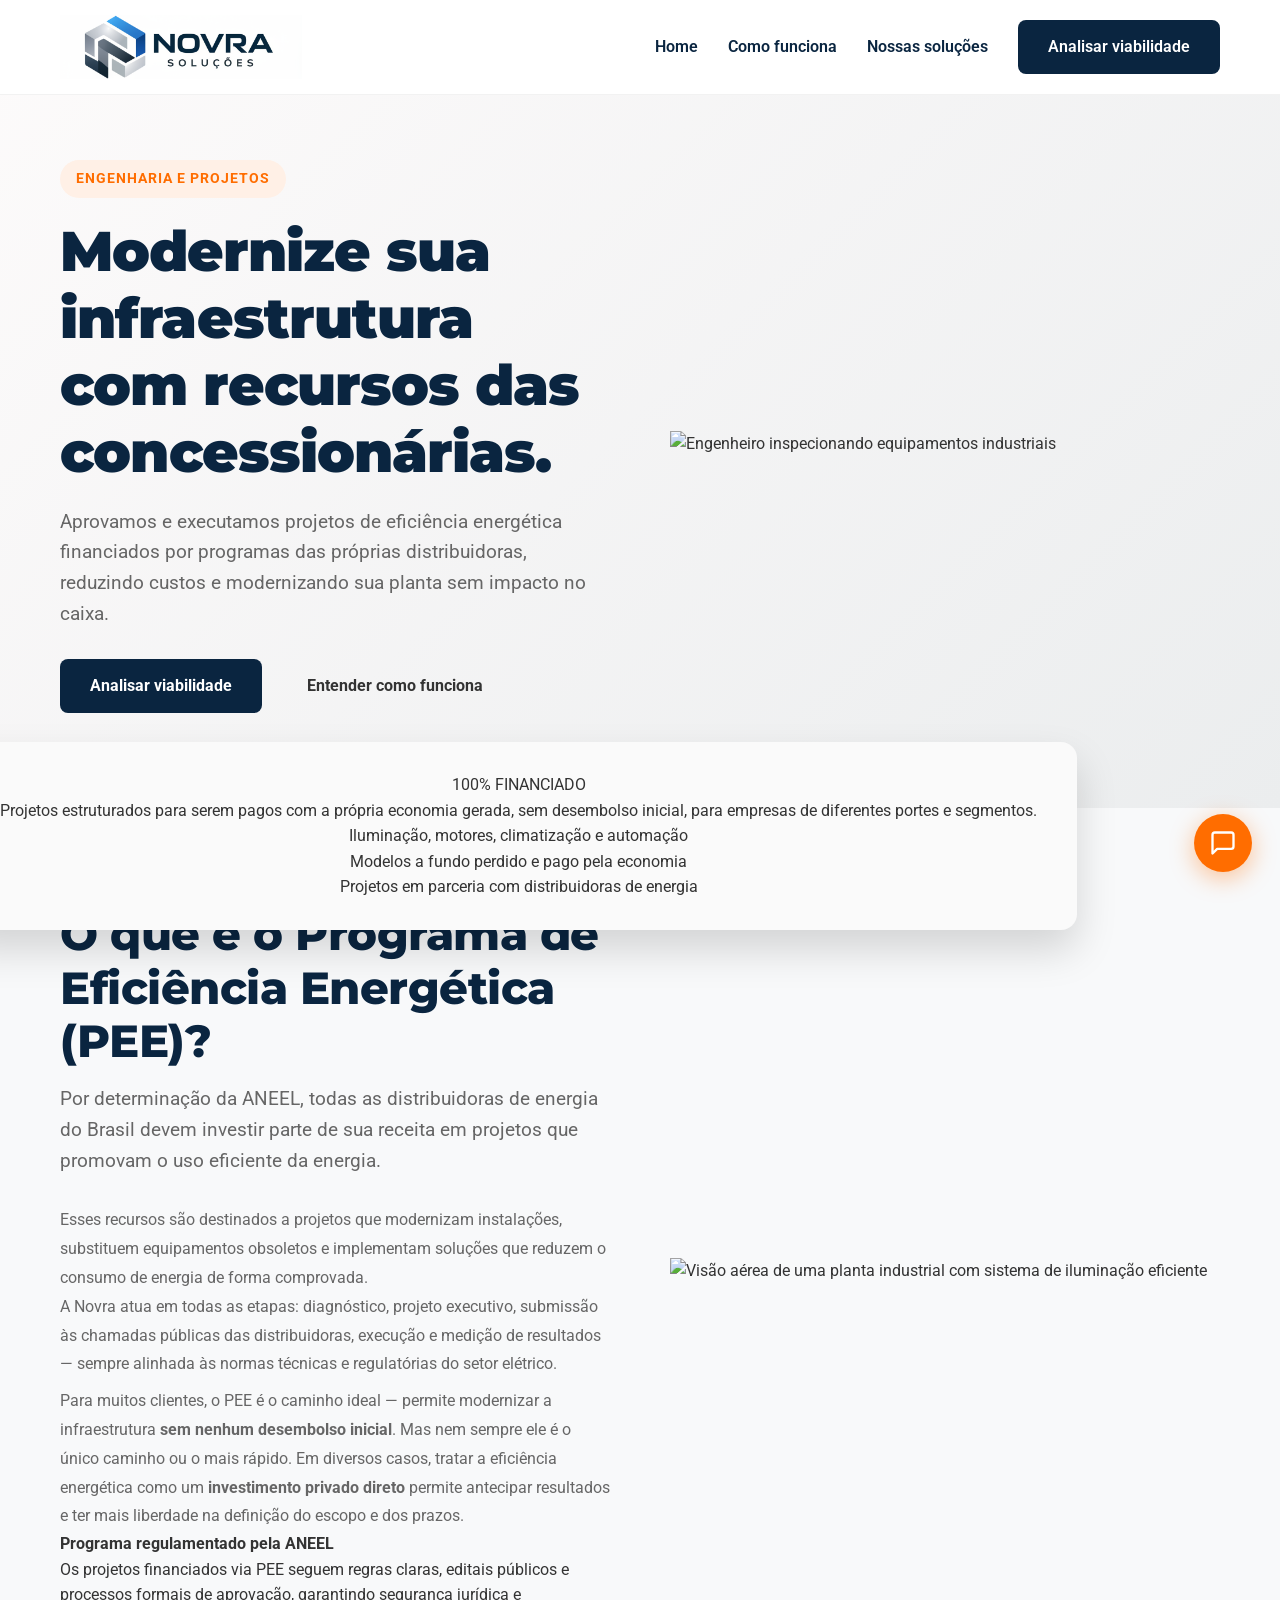
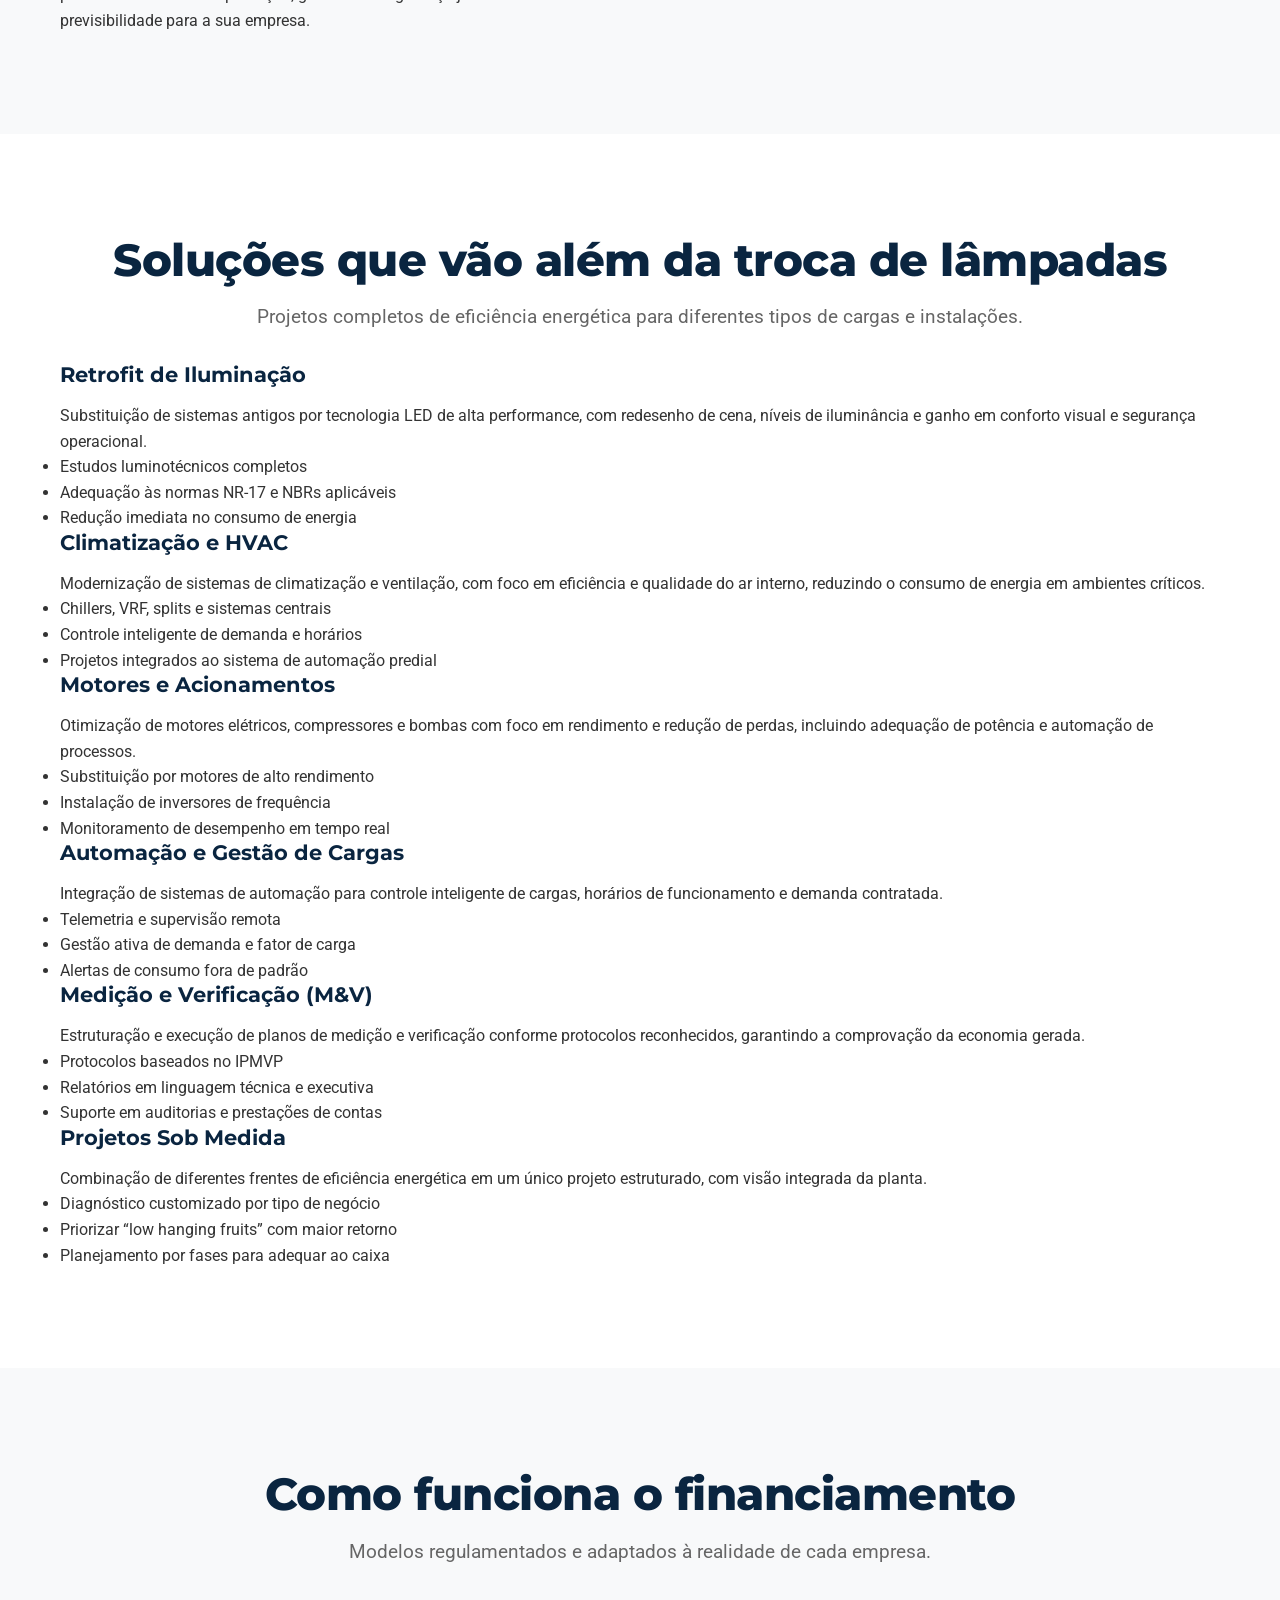
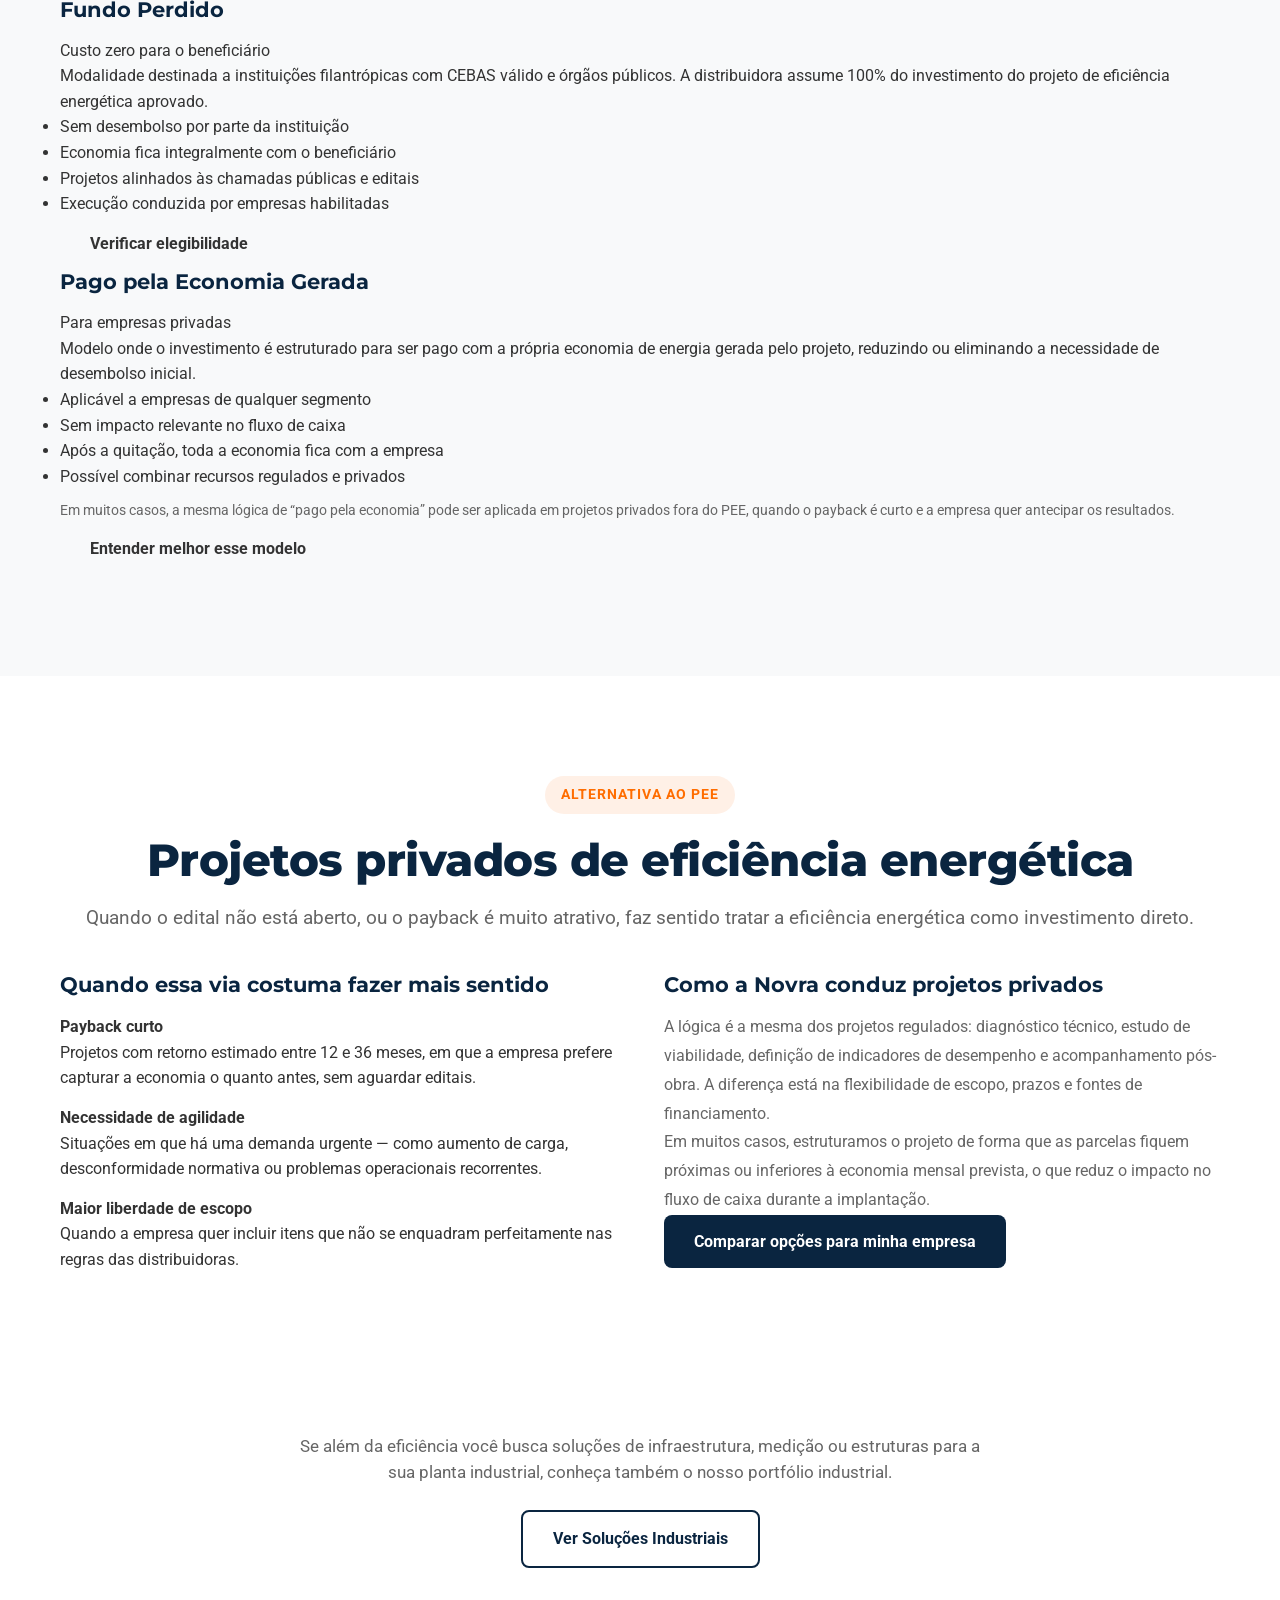
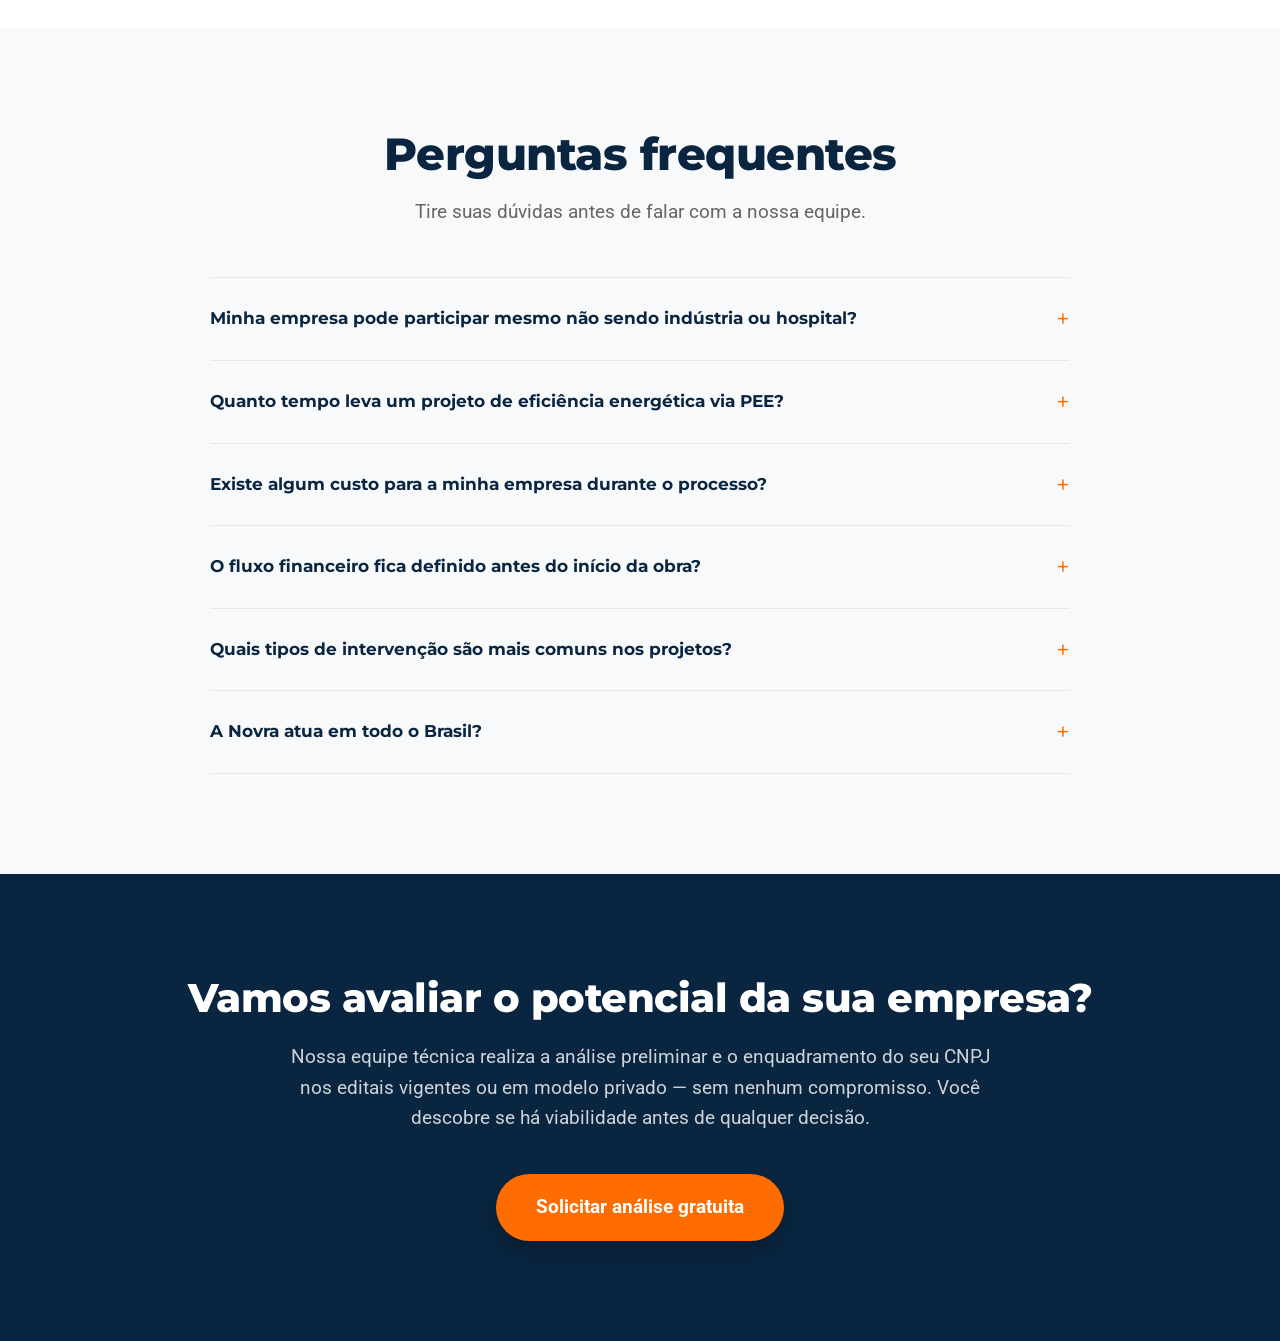
==== commit 5dc600ab: "Update index.html" ====
--- a/eficiencia-energetica/index.html
+++ b/eficiencia-energetica/index.html
@@ -17,11 +17,7 @@
 
 <body>
 
-  <!-- ========== HEADER ==========
-       Fixo no topo. Logo leva à Home.
-       Links ancoram nas seções internas.
-       CTA abre WhatsApp com mensagem pré-preenchida.
-  =========================================== -->
+  <!-- ========== HEADER ========== -->
   <header class="site-header">
     <div class="container header-inner">
 
@@ -49,10 +45,7 @@
 
   <main>
 
-    <!-- ========== HERO ==========
-         Proposta de valor principal.
-         Card flutuante reforça o impacto "100% Financiado".
-    =========================================== -->
+    <!-- ========== HERO ========== -->
     <section class="hero-section">
       <div class="container hero-grid">
 
@@ -61,380 +54,327 @@
           <div class="badge-orange">Engenharia e Projetos</div>
           <h1>Modernize sua infraestrutura com recursos das concessionárias.</h1>
           <p class="lead">
-            Aprovamos e executamos projetos de eficiência energética através do PEE da ANEEL.
-            Viabilizamos a modernização da sua empresa com modelos a fundo perdido ou
-            pagos com a própria economia gerada — sem impacto no seu caixa.
-          </p>
+            Aprovamos e executamos projetos de eficiência energética financiados
+            por programas das próprias distribuidoras, reduzindo custos e modernizando
+            sua planta sem impacto no caixa.
+          </p>
+
           <div class="hero-ctas">
             <a class="btn btn-primary"
                href="https://wa.me/5541987377444?text=Quero%20analisar%20a%20viabilidade%20de%20um%20projeto%20de%20efici%C3%AAncia%20energ%C3%A9tica%20para%20minha%20empresa."
                target="_blank"
                rel="noopener"
-               aria-label="Solicitar análise de viabilidade pelo WhatsApp">
+               aria-label="Solicitar análise gratuita de viabilidade pelo WhatsApp">
               Analisar viabilidade
             </a>
-          </div>
-        </div>
-
-        <!-- Imagem + card flutuante -->
-        <div class="hero-visual"
-             style="position: relative; display: flex; justify-content: flex-end;">
-          <img src="../assets/img/hero-industria.jpg"
-               alt="Engenheiro avaliando infraestrutura industrial para projeto de eficiência energética"
-               class="rounded-img"
-               style="width: 100%; max-width: 90%; margin-right: 20px;">
-
-          <div class="floating-card"
-               style="position: absolute; bottom: -30px; right: 0;
-                      width: 260px; padding: 25px; left: auto; transform: none;">
-            <div class="kpi-number" style="font-size: 3rem; margin-bottom: 0;">100%</div>
-            <div style="font-weight: 800; color: var(--primary); font-size: 1.1rem;">
-              Financiado*
-            </div>
-            <div style="color: var(--muted); font-size: 0.8rem;
-                        line-height: 1.3; margin-top: 8px;">
-              *Consulte as regras para o seu setor
-            </div>
-          </div>
-        </div>
-
-      </div>
-    </section>
-
-    <!-- ========== O QUE É O PEE ==========
-         Educa o visitante antes de apresentar os modelos.
-         Texto aberto: qualquer setor pode participar.
-    =========================================== -->
+            <a class="btn btn-outline" href="#como-funciona">
+              Entender como funciona
+            </a>
+          </div>
+
+          <div class="floating-card">
+            <div class="badge-green">100% FINANCIADO</div>
+            <p>
+              Projetos estruturados para serem pagos com a própria economia gerada,
+              sem desembolso inicial, para empresas de diferentes portes e segmentos.
+            </p>
+            <ul>
+              <li>Iluminação, motores, climatização e automação</li>
+              <li>Modelos a fundo perdido e pago pela economia</li>
+              <li>Projetos em parceria com distribuidoras de energia</li>
+            </ul>
+          </div>
+        </div>
+
+        <!-- Imagem -->
+        <div class="hero-visual">
+          <img src="../assets/img/hero-eficiencia.jpg"
+               alt="Engenheiro inspecionando equipamentos industriais"
+               loading="lazy">
+        </div>
+
+      </div>
+    </section>
+
+    <!-- ========== O QUE É O PEE ========== -->
+    <section class="section bg-light" id="como-funciona">
+      <div class="container two-col" style="gap: 60px; align-items: center;">
+
+        <div>
+          <h2>O que é o Programa de Eficiência Energética (PEE)?</h2>
+          <p class="lead" style="max-width: none;">
+            Por determinação da ANEEL, todas as distribuidoras de energia do Brasil devem
+            investir parte de sua receita em projetos que promovam o uso eficiente da energia.
+          </p>
+
+          <p style="color: var(--muted); line-height: 1.8;">
+            Esses recursos são destinados a projetos que modernizam instalações, substituem
+            equipamentos obsoletos e implementam soluções que reduzem o consumo de energia
+            de forma comprovada.
+          </p>
+
+          <p style="color: var(--muted); line-height: 1.8;">
+            A Novra atua em todas as etapas: diagnóstico, projeto executivo, submissão às
+            chamadas públicas das distribuidoras, execução e medição de resultados — sempre
+            alinhada às normas técnicas e regulatórias do setor elétrico.
+          </p>
+
+          <p style="color: var(--muted); line-height: 1.8; margin-top: 8px;">
+            Para muitos clientes, o PEE é o caminho ideal — permite modernizar a infraestrutura
+            <strong>sem nenhum desembolso inicial</strong>. Mas nem sempre ele é o único caminho
+            ou o mais rápido. Em diversos casos, tratar a eficiência energética como um
+            <strong>investimento privado direto</strong> permite antecipar resultados e ter mais
+            liberdade na definição do escopo e dos prazos.
+          </p>
+
+          <div class="highlight-box">
+            <strong>Programa regulamentado pela ANEEL</strong><br>
+            Os projetos financiados via PEE seguem regras claras, editais públicos e processos
+            formais de aprovação, garantindo segurança jurídica e previsibilidade para a sua empresa.
+          </div>
+        </div>
+
+        <div>
+          <img src="../assets/img/pee-aneel.jpg"
+               alt="Visão aérea de uma planta industrial com sistema de iluminação eficiente"
+               loading="lazy">
+        </div>
+
+      </div>
+    </section>
+
+    <!-- ========== NOSSAS SOLUÇÕES ========== -->
+    <section class="section" id="nossas-solucoes">
+      <div class="container">
+
+        <div class="section-header text-center">
+          <h2>Soluções que vão além da troca de lâmpadas</h2>
+          <p class="lead">
+            Projetos completos de eficiência energética para diferentes tipos de cargas e instalações.
+          </p>
+        </div>
+
+        <div class="cards-grid">
+          <!-- Card 1 -->
+          <article class="solution-card">
+            <h3>Retrofit de Iluminação</h3>
+            <p>
+              Substituição de sistemas antigos por tecnologia LED de alta performance,
+              com redesenho de cena, níveis de iluminância e ganho em conforto visual
+              e segurança operacional.
+            </p>
+            <ul>
+              <li>Estudos luminotécnicos completos</li>
+              <li>Adequação às normas NR-17 e NBRs aplicáveis</li>
+              <li>Redução imediata no consumo de energia</li>
+            </ul>
+          </article>
+
+          <!-- Card 2 -->
+          <article class="solution-card">
+            <h3>Climatização e HVAC</h3>
+            <p>
+              Modernização de sistemas de climatização e ventilação, com foco em eficiência
+              e qualidade do ar interno, reduzindo o consumo de energia em ambientes críticos.
+            </p>
+            <ul>
+              <li>Chillers, VRF, splits e sistemas centrais</li>
+              <li>Controle inteligente de demanda e horários</li>
+              <li>Projetos integrados ao sistema de automação predial</li>
+            </ul>
+          </article>
+
+          <!-- Card 3 -->
+          <article class="solution-card">
+            <h3>Motores e Acionamentos</h3>
+            <p>
+              Otimização de motores elétricos, compressores e bombas com foco em rendimento
+              e redução de perdas, incluindo adequação de potência e automação de processos.
+            </p>
+            <ul>
+              <li>Substituição por motores de alto rendimento</li>
+              <li>Instalação de inversores de frequência</li>
+              <li>Monitoramento de desempenho em tempo real</li>
+            </ul>
+          </article>
+
+          <!-- Card 4 -->
+          <article class="solution-card">
+            <h3>Automação e Gestão de Cargas</h3>
+            <p>
+              Integração de sistemas de automação para controle inteligente de cargas,
+              horários de funcionamento e demanda contratada.
+            </p>
+            <ul>
+              <li>Telemetria e supervisão remota</li>
+              <li>Gestão ativa de demanda e fator de carga</li>
+              <li>Alertas de consumo fora de padrão</li>
+            </ul>
+          </article>
+
+          <!-- Card 5 -->
+          <article class="solution-card">
+            <h3>Medição e Verificação (M&V)</h3>
+            <p>
+              Estruturação e execução de planos de medição e verificação conforme
+              protocolos reconhecidos, garantindo a comprovação da economia gerada.
+            </p>
+            <ul>
+              <li>Protocolos baseados no IPMVP</li>
+              <li>Relatórios em linguagem técnica e executiva</li>
+              <li>Suporte em auditorias e prestações de contas</li>
+            </ul>
+          </article>
+
+          <!-- Card 6 -->
+          <article class="solution-card">
+            <h3>Projetos Sob Medida</h3>
+            <p>
+              Combinação de diferentes frentes de eficiência energética em um único
+              projeto estruturado, com visão integrada da planta.
+            </p>
+            <ul>
+              <li>Diagnóstico customizado por tipo de negócio</li>
+              <li>Priorizar “low hanging fruits” com maior retorno</li>
+              <li>Planejamento por fases para adequar ao caixa</li>
+            </ul>
+          </article>
+
+        </div>
+      </div>
+    </section>
+
+    <!-- ========== COMO FUNCIONA O FINANCIAMENTO ========== -->
     <section class="section bg-light">
-      <div class="container two-col">
-
-        <div>
-          <h2 style="margin-bottom: 20px;">O que é o PEE da ANEEL?</h2>
-          <p class="lead" style="color: var(--muted);">
-            Por determinação da ANEEL, todas as distribuidoras de energia do Brasil são
-            obrigadas a investir parte de sua receita no
-            <strong>Programa de Eficiência Energética (PEE)</strong>.
-          </p>
-          <p style="color: var(--muted); margin-bottom: 20px;">
-            Esses recursos existem para modernizar a infraestrutura de empresas que
-            tenham potencial comprovado de redução de consumo. A Novra mapeia essas
-            oportunidades, estrutura os projetos e conduz todo o processo de submissão
-            junto à distribuidora — em todo o território nacional.
-          </p>
-          <p style="color: var(--muted); margin-bottom: 30px;">
-            <strong>Qualquer empresa com potencial técnico de redução de consumo pode participar.</strong>
-            Não há restrição de setor ou porte: o que define a elegibilidade é a viabilidade
-            técnica do projeto, não o ramo de atividade.
-          </p>
-
-          <!-- Selo de credibilidade -->
-          <div class="legal-seal">
-            <strong>Programa regulamentado pela ANEEL</strong> — As distribuidoras são
-            obrigadas por lei a destinar esses recursos. Os projetos seguem normas técnicas
-            e processos formais de aprovação, garantindo segurança jurídica para a empresa participante.
-          </div>
-        </div>
-
-        <div>
-          <img
-            src="https://images.unsplash.com/photo-1513828583688-c52646db42da?ixlib=rb-4.0.3&auto=format&fit=crop&w=800&q=80"
-            alt="Iluminação industrial eficiente resultado de projeto PEE ANEEL"
-            class="rounded-img"
-            style="box-shadow: 0 20px 40px rgba(0,0,0,0.1);">
-        </div>
-
-      </div>
-    </section>
-
-    <!-- ========== MODELOS DE FINANCIAMENTO ==========
-         id="como-funciona" ancora o link do header.
-         Dois cards lado a lado descrevem os modelos.
-    =========================================== -->
-    <section class="section" id="como-funciona">
       <div class="container">
 
         <div class="section-header text-center">
-          <h2>Como funciona o financiamento?</h2>
+          <h2>Como funciona o financiamento</h2>
           <p class="lead">
-            Modelos regulamentados e adaptados à realidade de cada empresa,
-            com fluxo financeiro estruturado em contrato desde o primeiro dia.
-          </p>
-        </div>
-
-        <div class="two-col" style="margin-top: 50px; align-items: stretch;">
-
-          <!-- Modelo 1: Fundo Perdido -->
-          <div style="background: white; padding: 40px; border-radius: 16px;
-                      box-shadow: 0 15px 40px rgba(0,0,0,0.08);
-                      border-top: 5px solid #2E7D32;
-                      display: flex; flex-direction: column;">
-
-            <h3 style="font-size: 1.6rem; margin-bottom: 8px; color: #2E7D32;">
-              Fundo Perdido
-            </h3>
-            <p style="font-size: 0.9rem; color: var(--accent);
-                      font-weight: 700; margin-bottom: 20px; text-transform: uppercase;
-                      letter-spacing: 1px;">
-              Custo zero para o beneficiário
-            </p>
-            <p style="color: var(--muted); margin-bottom: 20px;">
-              Modalidade exclusiva para <strong>instituições filantrópicas com CEBAS válido</strong>
-              (hospitais, santas casas, entidades assistenciais) e
-              <strong>órgãos públicos</strong> (prefeituras, universidades, autarquias).
-            </p>
-
-            <ul style="list-style: none; padding: 0; color: var(--muted);
-                       flex-grow: 1; margin-bottom: 30px;">
-              <li style="padding: 10px 0; border-bottom: 1px solid #f0f0f0;">
-                — Custo 100% coberto pela distribuidora
-              </li>
-              <li style="padding: 10px 0; border-bottom: 1px solid #f0f0f0;">
-                — Nenhum investimento ou desembolso do beneficiário
-              </li>
-              <li style="padding: 10px 0; border-bottom: 1px solid #f0f0f0;">
-                — Economia gerada reverte integralmente para a instituição
-              </li>
-              <li style="padding: 10px 0;">
-                — Exige comprovação de elegibilidade e projeto técnico aprovado
-              </li>
-            </ul>
-
-            <a class="btn btn-primary"
+            Modelos regulamentados e adaptados à realidade de cada empresa.
+          </p>
+        </div>
+
+        <div class="cards-grid financing-grid">
+
+          <!-- Fundo perdido -->
+          <article class="financing-card">
+            <h3>Fundo Perdido</h3>
+            <p class="tag tag-green">Custo zero para o beneficiário</p>
+            <p>
+              Modalidade destinada a instituições filantrópicas com CEBAS válido
+              e órgãos públicos. A distribuidora assume 100% do investimento
+              do projeto de eficiência energética aprovado.
+            </p>
+            <ul>
+              <li>Sem desembolso por parte da instituição</li>
+              <li>Economia fica integralmente com o beneficiário</li>
+              <li>Projetos alinhados às chamadas públicas e editais</li>
+              <li>Execução conduzida por empresas habilitadas</li>
+            </ul>
+            <a class="btn btn-outline full-width"
                href="https://wa.me/5541987377444?text=Quero%20saber%20se%20minha%20institui%C3%A7%C3%A3o%20se%20enquadra%20no%20modelo%20de%20fundo%20perdido%20do%20PEE."
                target="_blank"
-               rel="noopener"
-               style="text-align: center;"
-               aria-label="Verificar elegibilidade para fundo perdido pelo WhatsApp">
+               rel="noopener">
               Verificar elegibilidade
             </a>
-          </div>
-
-          <!-- Modelo 2: Pago pela Economia Gerada -->
-          <div style="background: white; padding: 40px; border-radius: 16px;
-                      box-shadow: 0 15px 40px rgba(0,0,0,0.08);
-                      border-top: 5px solid var(--accent);
-                      display: flex; flex-direction: column;">
-
-            <h3 style="font-size: 1.6rem; margin-bottom: 8px;">
-              Pago pela Economia Gerada
-            </h3>
-            <p style="font-size: 0.9rem; color: var(--accent);
-                      font-weight: 700; margin-bottom: 20px; text-transform: uppercase;
-                      letter-spacing: 1px;">
-              Para empresas privadas de qualquer setor
-            </p>
-            <p style="color: var(--muted); margin-bottom: 20px;">
-              Modelo disponível para <strong>qualquer empresa com potencial técnico comprovado
-              de redução de consumo energético</strong>, independentemente do setor de atuação
-              ou porte.
-            </p>
-
-            <ul style="list-style: none; padding: 0; color: var(--muted);
-                       flex-grow: 1; margin-bottom: 20px;">
-              <li style="padding: 10px 0; border-bottom: 1px solid #f0f0f0;">
-                — Sem desembolso inicial para a empresa
+          </article>
+
+          <!-- Pago pela economia -->
+          <article class="financing-card">
+            <h3>Pago pela Economia Gerada</h3>
+            <p class="tag tag-orange">Para empresas privadas</p>
+            <p>
+              Modelo onde o investimento é estruturado para ser pago com a própria
+              economia de energia gerada pelo projeto, reduzindo ou eliminando
+              a necessidade de desembolso inicial.
+            </p>
+            <ul>
+              <li>Aplicável a empresas de qualquer segmento</li>
+              <li>Sem impacto relevante no fluxo de caixa</li>
+              <li>Após a quitação, toda a economia fica com a empresa</li>
+              <li>Possível combinar recursos regulados e privados</li>
+            </ul>
+            <p style="color: var(--muted); font-size: 0.9rem; margin-top: 10px;">
+              Em muitos casos, a mesma lógica de “pago pela economia” pode ser
+              aplicada em projetos privados fora do PEE, quando o payback é curto
+              e a empresa quer antecipar os resultados.
+            </p>
+            <a class="btn btn-outline full-width"
+               href="https://wa.me/5541987377444?text=Quero%20entender%20como%20funciona%20o%20modelo%20pago%20pela%20economia%20gerada."
+               target="_blank"
+               rel="noopener">
+              Entender melhor esse modelo
+            </a>
+          </article>
+
+        </div>
+      </div>
+    </section>
+
+    <!-- ========== PROJETOS PRIVADOS ========== -->
+    <section class="section">
+      <div class="container">
+
+        <div class="section-header text-center">
+          <div class="badge-orange">Alternativa ao PEE</div>
+          <h2>Projetos privados de eficiência energética</h2>
+          <p class="lead">
+            Quando o edital não está aberto, ou o payback é muito atrativo,
+            faz sentido tratar a eficiência energética como investimento direto.
+          </p>
+        </div>
+
+        <div class="two-col" style="margin-top: 40px; gap: 48px; align-items: flex-start;">
+
+          <div>
+            <h3>Quando essa via costuma fazer mais sentido</h3>
+            <ul style="list-style: none; padding: 0; margin-top: 16px; display: flex; flex-direction: column; gap: 14px;">
+              <li>
+                <strong>Payback curto</strong><br>
+                Projetos com retorno estimado entre 12 e 36 meses, em que a empresa
+                prefere capturar a economia o quanto antes, sem aguardar editais.
               </li>
-              <li style="padding: 10px 0; border-bottom: 1px solid #f0f0f0;">
-                — O projeto se paga com a própria economia gerada
+              <li>
+                <strong>Necessidade de agilidade</strong><br>
+                Situações em que há uma demanda urgente — como aumento de carga,
+                desconformidade normativa ou problemas operacionais recorrentes.
               </li>
-              <li style="padding: 10px 0; border-bottom: 1px solid #f0f0f0;">
-                — Após a quitação, toda a economia fica com a empresa
+              <li>
+                <strong>Maior liberdade de escopo</strong><br>
+                Quando a empresa quer incluir itens que não se enquadram
+                perfeitamente nas regras das distribuidoras.
               </li>
-              <li style="padding: 10px 0;">
-                — Aplicável em iluminação, climatização, motores e automação
-              </li>
-            </ul>
-
-            <!-- Frase embasada na minuta COPEL (cláusulas 4, 7 e 9) -->
-            <p style="font-size: 0.88rem; color: var(--muted);
-                      border-left: 3px solid var(--accent);
-                      padding-left: 14px; margin-bottom: 30px; line-height: 1.6;">
-              Todo o fluxo financeiro do projeto — desde os repasses para execução até
-              o ressarcimento à distribuidora, quando aplicável — é estruturado em contrato,
-              com <strong>cronograma físico-financeiro claro</strong> e condições de pagamento
-              previamente definidas, incluindo prazo, índice de correção e carência.
-            </p>
-
-            <a class="btn btn-accent"
-               href="https://wa.me/5541987377444?text=Quero%20analisar%20a%20viabilidade%20de%20um%20projeto%20de%20efici%C3%AAncia%20energ%C3%A9tica%20para%20minha%20empresa."
+            </ul>
+          </div>
+
+          <div>
+            <h3>Como a Novra conduz projetos privados</h3>
+            <p style="color: var(--muted); line-height: 1.8;">
+              A lógica é a mesma dos projetos regulados: diagnóstico técnico,
+              estudo de viabilidade, definição de indicadores de desempenho e
+              acompanhamento pós-obra. A diferença está na flexibilidade de
+              escopo, prazos e fontes de financiamento.
+            </p>
+            <p style="color: var(--muted); line-height: 1.8;">
+              Em muitos casos, estruturamos o projeto de forma que as parcelas
+              fiquem próximas ou inferiores à economia mensal prevista, o que
+              reduz o impacto no fluxo de caixa durante a implantação.
+            </p>
+            <a class="btn btn-primary"
+               href="https://wa.me/5541987377444?text=Quero%20avaliar%20se%20faz%20mais%20sentido%20seguir%20via%20PEE%20ou%20projeto%20privado%20de%20efici%C3%AAncia%20energ%C3%A9tica."
                target="_blank"
-               rel="noopener"
-               style="text-align: center;"
-               aria-label="Analisar viabilidade de projeto de eficiência energética pelo WhatsApp">
-              Analisar viabilidade
+               rel="noopener">
+              Comparar opções para minha empresa
             </a>
           </div>
 
         </div>
-      </div>
-    </section>
-
-    <!-- ========== NOSSAS SOLUÇÕES EM ENGENHARIA ==========
-         id="nossas-solucoes" ancora o link do header.
-         Grade de cards com imagem no topo (card-image-top).
-    =========================================== -->
-    <section class="section bg-light" id="nossas-solucoes">
-      <div class="container">
-
-        <div class="section-header text-center">
-          <h2>Nossas Soluções em Engenharia</h2>
-          <p class="lead" style="max-width: 780px; margin-left: auto; margin-right: auto;">
-            Do diagnóstico à entrega, atuamos em todas as frentes que impactam
-            o consumo e a eficiência energética da sua operação.
-          </p>
-        </div>
-
-        <div class="cards-3" style="margin-top: 50px;">
-
-          <!-- Card 1: Iluminação LED -->
-          <div class="card-image-top">
-            <img src="../assets/img/eficiencia-iluminacao.jpg"
-                 alt="Projeto de retrofit de iluminação LED industrial e comercial">
-            <div class="card-content">
-              <h3 style="color: var(--primary);">Iluminação LED</h3>
-              <p style="color: var(--muted); font-size: 0.95rem; margin: 0;">
-                Retrofit completo de iluminação para tecnologia LED em ambientes
-                industriais, comerciais e públicos. Projetos com redução de consumo
-                de até 70% e vida útil superior a 50.000 horas.
-              </p>
-            </div>
-          </div>
-
-          <!-- Card 2: Sistemas Fotovoltaicos -->
-          <div class="card-image-top">
-            <img src="../assets/img/eficiencia-fotovoltaica.jpg"
-                 alt="Sistema fotovoltaico instalado em ambiente industrial">
-            <div class="card-content">
-              <h3 style="color: var(--primary);">Sistemas Fotovoltaicos</h3>
-              <p style="color: var(--muted); font-size: 0.95rem; margin: 0;">
-                Projetos de geração solar para autoprodução, com integração ao sistema
-                elétrico existente, medição de geração e monitoramento remoto em tempo real.
-              </p>
-            </div>
-          </div>
-
-          <!-- Card 3: Sistemas Inteligentes -->
-          <div class="card-image-top">
-            <img src="../assets/img/eficiencia-sistemas-inteligentes.jpg"
-                 alt="Painel de controle com sistemas inteligentes de monitoramento de energia">
-            <div class="card-content">
-              <h3 style="color: var(--primary);">Sistemas Inteligentes</h3>
-              <p style="color: var(--muted); font-size: 0.95rem; margin: 0;">
-                Implantação de telemetria e inteligência artificial para leitura
-                automática de medidores e gestão completa do consumo em tempo real.
-              </p>
-            </div>
-          </div>
-
-          <!-- Card 4: Consultoria Energética -->
-          <div class="card-image-top">
-            <img src="../assets/img/consultoria.png""
-                 alt="Consultoria energética com análise de dados de consumo">
-            <div class="card-content">
-              <h3 style="color: var(--primary);">Consultoria Energética</h3>
-              <p style="color: var(--muted); font-size: 0.95rem; margin: 0;">
-                Diagnósticos completos de plantas industriais e comerciais,
-                com relatórios que apoiam a tomada de decisão com base
-                em dados reais de consumo e tarifação.
-              </p>
-            </div>
-          </div>
-
-          <!-- Card 5: Medição e Verificação -->
-          <div class="card-image-top">
-            <img src="https://images.unsplash.com/photo-1454165804606-c3d57bc86b40?ixlib=rb-4.0.3&auto=format&fit=crop&w=600&q=80"
-                 alt="Medição e verificação de resultados de projeto de eficiência energética">
-            <div class="card-content">
-              <h3 style="color: var(--primary);">Medição e Verificação (M&V)</h3>
-              <p style="color: var(--muted); font-size: 0.95rem; margin: 0;">
-                Acompanhamento rigoroso pós-obra para garantir que a economia
-                projetada seja efetivamente alcançada, mensurada e comprovada
-                ao longo do tempo, conforme protocolo IPMVP.
-              </p>
-            </div>
-          </div>
-
-          <!-- Card 6: Climatização e Automação -->
-          <div class="card-image-top">
-            <img src="../assets/img/chiller.jpg""
-                 alt="Automação e climatização industrial com foco em eficiência energética">
-            <div class="card-content">
-              <h3 style="color: var(--primary);">Climatização e Automação</h3>
-              <p style="color: var(--muted); font-size: 0.95rem; margin: 0;">
-                Modernização de sistemas de HVAC e automação de cargas para
-                reduzir o consumo de climatização — um dos maiores componentes
-                da conta de energia em ambientes comerciais e industriais.
-              </p>
-            </div>
-          </div>
-
-        </div>
-      </div>
-    </section>
-
-    <!-- ========== COMO CONDUZIMOS SEU PROJETO ==========
-         4 etapas do processo em fundo escuro.
-         Reforça método e previsibilidade do projeto.
-    =========================================== -->
-    <section class="section bg-dark">
-      <div class="container">
-
-        <h2>Como conduzimos seu projeto</h2>
-        <p class="lead" style="color: rgba(255,255,255,0.7); margin-top: 10px;">
-          Da primeira conversa à entrega final, um processo estruturado,
-          transparente e com cronograma físico-financeiro definido em contrato.
-        </p>
-
-        <div class="process-grid">
-
-          <div class="process-step">
-            <div class="step-num">01</div>
-            <h4>Diagnóstico técnico</h4>
-            <p>
-              Analisamos sua planta, equipamentos e perfil de consumo para
-              identificar as oportunidades reais de redução e o modelo de
-              financiamento mais adequado ao seu caso — sem custo inicial.
-            </p>
-          </div>
-
-          <div class="process-step">
-            <div class="step-num">02</div>
-            <h4>Estruturação do projeto</h4>
-            <p>
-              Desenvolvemos o projeto técnico completo, com memorial descritivo,
-              planilhas de M&V e toda a documentação exigida pelo edital
-              da distribuidora ou pelo contrato privado.
-            </p>
-          </div>
-
-          <div class="process-step">
-            <div class="step-num">03</div>
-            <h4>Aprovação e contratação</h4>
-            <p>
-              Conduzimos o processo junto à concessionária ou financiador.
-              Após aprovação, o contrato define formalmente o cronograma de
-              implantação, repasses e condições de ressarcimento.
-            </p>
-          </div>
-
-          <div class="process-step">
-            <div class="step-num">04</div>
-            <h4>Execução e verificação</h4>
-            <p>
-              Gerenciamos a implantação com parceiros técnicos qualificados
-              e realizamos a medição e verificação dos resultados para
-              garantir que a economia projetada seja entregue e comprovada.
-            </p>
-          </div>
-
-        </div>
-      </div>
-    </section>
-
-    <!-- ========== CROSS-LINK INTERNO ==========
-         Direciona visitantes que precisam de outro tipo de solução.
-         Aumenta tempo de permanência e reduz taxa de saída.
-    =========================================== -->
+
+      </div>
+    </section>
+
+    <!-- ========== CROSS-LINK INTERNO ========== -->
     <section class="section" style="padding: 60px 0;">
       <div class="container text-center">
         <p style="color: var(--muted); font-size: 1.05rem; max-width: 700px;
@@ -450,10 +390,7 @@
       </div>
     </section>
 
-    <!-- ========== FAQ ==========
-         Perguntas frequentes sobre PEE e eficiência energética.
-         faq.js controla abertura/fechamento de cada resposta.
-    =========================================== -->
+    <!-- ========== FAQ ========== -->
     <section class="section bg-light">
       <div class="container">
 
@@ -473,7 +410,7 @@
               — comércio, serviços, agronegócio, logística ou indústria — pode participar
               desde que haja potencial comprovado de redução de consumo energético.
               Nossa equipe realiza o diagnóstico preliminar sem custo para verificar
-              se o seu caso se enquadra e qual a modalidade mais adequada.
+              se o seu caso se enquadra e qual a melhor via: PEE ou projeto privado.
             </div>
           </div>
 
@@ -486,8 +423,8 @@
               da distribuidora. Em média, projetos de menor escala levam de 6 a 12 meses
               do diagnóstico à entrega. Projetos maiores podem levar mais tempo,
               especialmente na fase de aprovação junto à concessionária.
-              Nossa equipe mantém você informado em cada etapa, com cronograma
-              físico-financeiro definido em contrato.
+              Em projetos privados, o prazo costuma ser menor, pois não dependem
+              do calendário de chamadas públicas.
             </div>
           </div>
 
@@ -547,10 +484,7 @@
       </div>
     </section>
 
-    <!-- ========== CTA FINAL ==========
-         Fundo azul escuro com botão laranja.
-         Texto alinhado com a ação principal da página: analisar viabilidade.
-    =========================================== -->
+    <!-- ========== CTA FINAL ========== -->
     <section class="section text-center"
              style="background-color: var(--primary); color: white;">
       <div class="container">
@@ -562,8 +496,8 @@
            style="color: rgba(255,255,255,0.8); margin-bottom: 40px;
                   max-width: 700px; margin-left: auto; margin-right: auto;">
           Nossa equipe técnica realiza a análise preliminar e o enquadramento do seu
-          CNPJ nos editais vigentes sem nenhum compromisso. Você descobre se há
-          viabilidade antes de qualquer decisão.
+          CNPJ nos editais vigentes ou em modelo privado — sem nenhum compromisso.
+          Você descobre se há viabilidade antes de qualquer decisão.
         </p>
 
         <a class="btn btn-accent"
@@ -582,57 +516,53 @@
 
   </main>
 
-  <!-- ========== SCRIPTS ==========
-       faq.js: abre/fecha as respostas do FAQ com animação.
-       accordion.js: não é necessário nesta página (sem cards industriais).
-  =========================================== -->
+  <!-- ========== SCRIPTS ========== -->
   <script src="../assets/js/faq.js"></script>
-<div id="novra-chat-widget" class="novra-chat-closed">
-  <button id="novra-chat-toggle" class="novra-chat-toggle" aria-label="Abrir chat com a Nova">
-    <svg xmlns="http://www.w3.org/2000/svg" width="28" height="28" viewBox="0 0 24 24"
-         fill="none" stroke="white" stroke-width="2" stroke-linecap="round" stroke-linejoin="round">
-      <path d="M21 15a2 2 0 0 1-2 2H7l-4 4V5a2 2 0 0 1 2-2h14a2 2 0 0 1 2 2z"/>
-    </svg>
-  </button>
-  <div id="novra-chat-balloon" class="novra-chat-balloon" hidden>
-    Olá! Posso te ajudar com dúvidas sobre Eficiência Energética?
-    <button id="novra-balloon-close" aria-label="Fechar">×</button>
-  </div>
-  <div class="novra-chat-window" role="dialog" aria-label="Chat com a Nova">
-    <div class="novra-chat-header">
-      <div class="novra-chat-avatar">N</div>
-      <div>
-        <div class="novra-chat-title">Nova</div>
-        <div class="novra-chat-subtitle">Assistente Novra · Online agora</div>
-      </div>
-      <button id="novra-chat-close" class="novra-chat-close" aria-label="Fechar chat">×</button>
+
+  <!-- ========== WIDGET NOVA ========== -->
+  <div id="novra-chat-widget" class="novra-chat-closed">
+    <button id="novra-chat-toggle" class="novra-chat-toggle" aria-label="Abrir chat com a Nova">
+      <svg xmlns="http://www.w3.org/2000/svg" width="28" height="28" viewBox="0 0 24 24"
+           fill="none" stroke="white" stroke-width="2" stroke-linecap="round" stroke-linejoin="round">
+        <path d="M21 15a2 2 0 0 1-2 2H7l-4 4V5a2 2 0 0 1 2-2h14a2 2 0 0 1 2 2z"/>
+      </svg>
+    </button>
+    <div id="novra-chat-balloon" class="novra-chat-balloon" hidden>
+      Olá! Posso te ajudar com dúvidas sobre Eficiência Energética?
+      <button id="novra-balloon-close" aria-label="Fechar">×</button>
     </div>
-    <div id="novra-chat-messages" class="novra-chat-messages" role="log" aria-live="polite"></div>
-    <div id="novra-quick-questions" class="novra-quick-questions"></div>
-    <div class="novra-chat-input-area">
-      <input id="novra-chat-input" type="text" placeholder="Digite sua dúvida..."
-             autocomplete="off" aria-label="Digite sua mensagem" />
-      <button id="novra-chat-send" class="novra-chat-send" aria-label="Enviar">
-        <svg xmlns="http://www.w3.org/2000/svg" width="18" height="18" viewBox="0 0 24 24"
-             fill="none" stroke="white" stroke-width="2" stroke-linecap="round" stroke-linejoin="round">
-          <line x1="22" y1="2" x2="11" y2="13"/>
-          <polygon points="22 2 15 22 11 13 2 9 22 2"/>
-        </svg>
-      </button>
-    </div>
-    <div class="novra-chat-footer">
-      Prefere falar diretamente?
-      <a href="https://wa.me/5541987377444?text=Ol%C3%A1%2C%20vim%20pelo%20site%20da%20Novra%20e%20gostaria%20de%20falar%20com%20um%20especialista."
-         target="_blank" rel="noopener">Abrir WhatsApp</a>
+    <div class="novra-chat-window" role="dialog" aria-label="Chat com a Nova">
+      <div class="novra-chat-header">
+        <div class="novra-chat-avatar">N</div>
+        <div>
+          <div class="novra-chat-title">Nova</div>
+          <div class="novra-chat-subtitle">Assistente Novra · Online agora</div>
+        </div>
+        <button id="novra-chat-close" class="novra-chat-close" aria-label="Fechar chat">×</button>
+      </div>
+      <div id="novra-chat-messages" class="novra-chat-messages" role="log" aria-live="polite"></div>
+      <div id="novra-quick-questions" class="novra-quick-questions"></div>
+      <div class="novra-chat-input-area">
+        <input id="novra-chat-input" type="text" placeholder="Digite sua dúvida..."
+               autocomplete="off" aria-label="Digite sua mensagem" />
+        <button id="novra-chat-send" class="novra-chat-send" aria-label="Enviar">
+          <svg xmlns="http://www.w3.org/2000/svg" width="18" height="18" viewBox="0 0 24 24"
+               fill="none" stroke="white" stroke-width="2" stroke-linecap="round" stroke-linejoin="round">
+            <line x1="22" y1="2" x2="11" y2="13"/>
+            <polygon points="22 2 15 22 11 13 2 9 22 2"/>
+          </svg>
+        </button>
+      </div>
+      <div class="novra-chat-footer">
+        Prefere falar diretamente?
+        <a href="https://wa.me/5541987377444?text=Ol%C3%A1%2C%20vim%20pelo%20site%20da%20Novra%20e%20gostaria%20de%20falar%20com%20um%20especialista."
+           target="_blank" rel="noopener">Abrir WhatsApp</a>
+      </div>
     </div>
   </div>
-</div>
-
-<script>var NOVRA_PAGE = 'eficiencia';</script>
-<script src="../assets/js/nova-chat.js"></script>
-  
+
+  <script>var NOVRA_PAGE = 'eficiencia';</script>
+  <script src="../assets/js/nova-chat.js"></script>
+
 </body>
 </html>
-
-
-
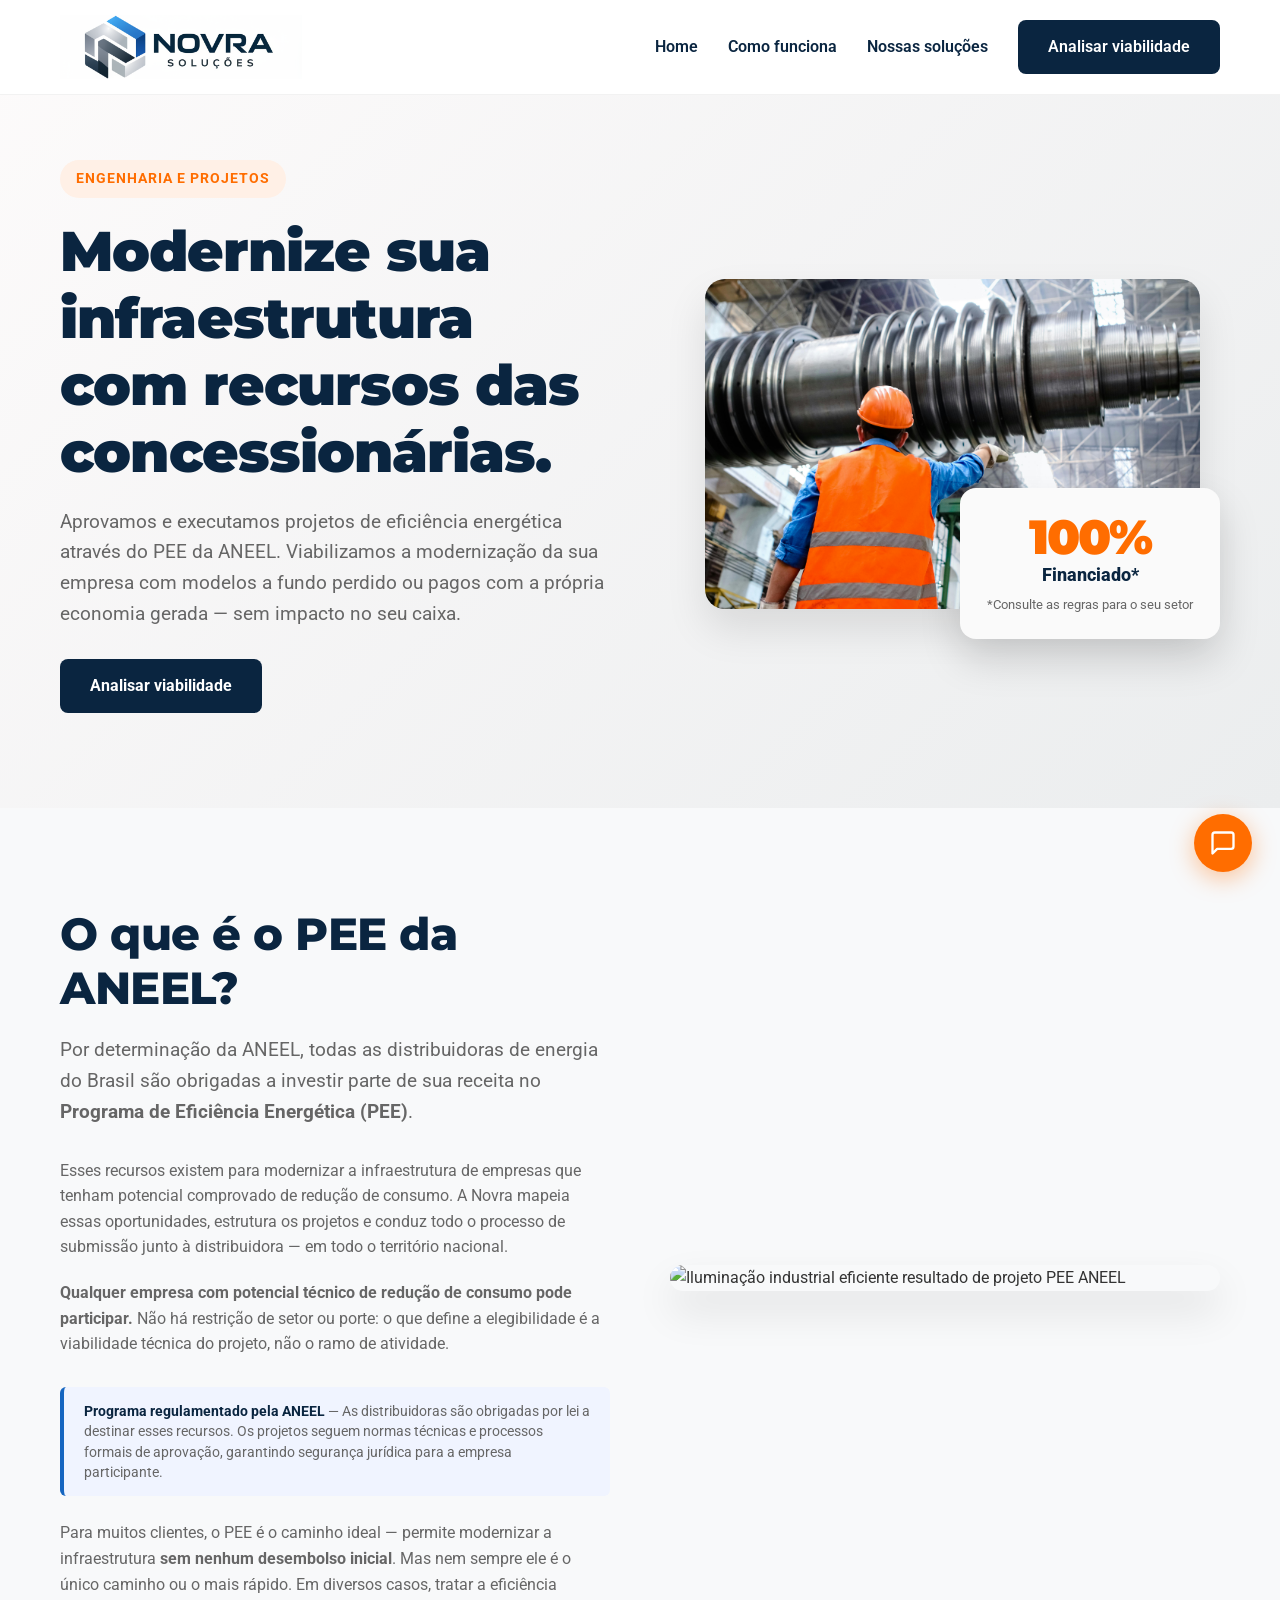
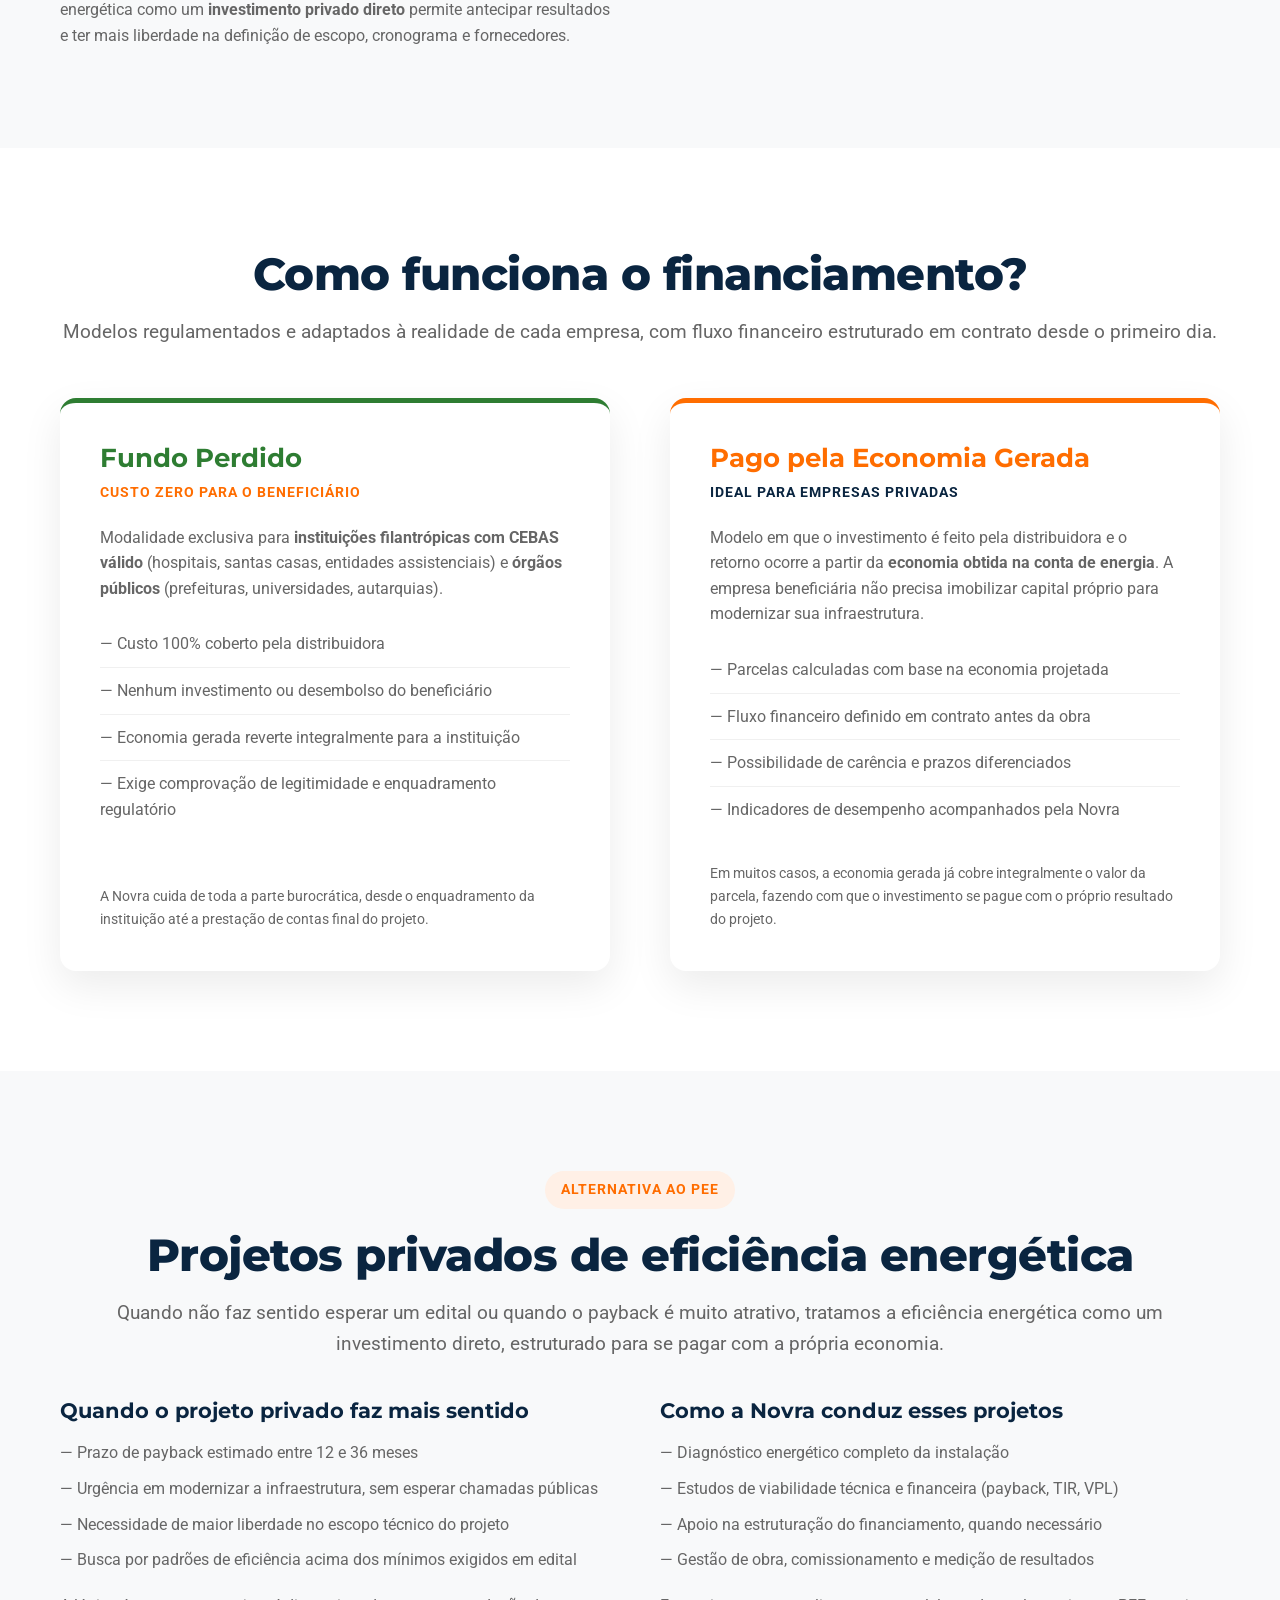
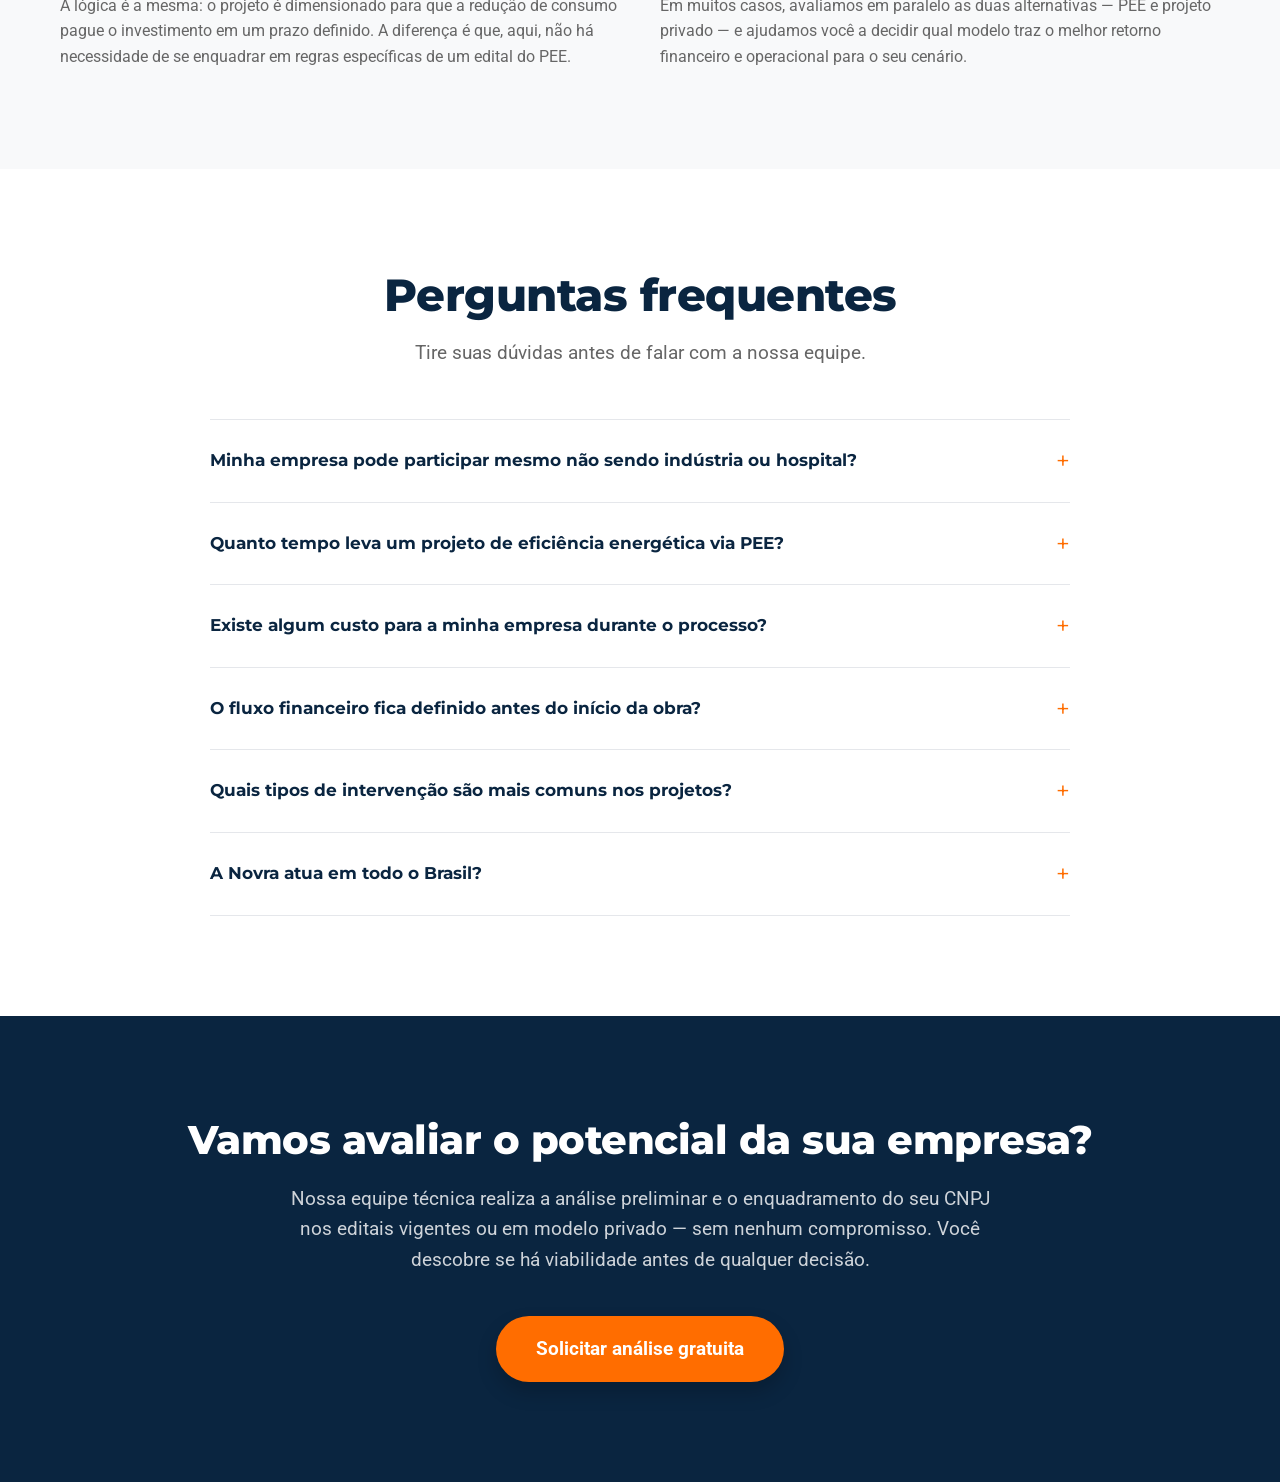
==== commit 1d69d52e: "Update index.html" ====
--- a/eficiencia-energetica/index.html
+++ b/eficiencia-energetica/index.html
@@ -54,344 +54,254 @@
           <div class="badge-orange">Engenharia e Projetos</div>
           <h1>Modernize sua infraestrutura com recursos das concessionárias.</h1>
           <p class="lead">
-            Aprovamos e executamos projetos de eficiência energética financiados
-            por programas das próprias distribuidoras, reduzindo custos e modernizando
-            sua planta sem impacto no caixa.
-          </p>
-
+            Aprovamos e executamos projetos de eficiência energética através do PEE da ANEEL.
+            Viabilizamos a modernização da sua empresa com modelos a fundo perdido ou
+            pagos com a própria economia gerada — sem impacto no seu caixa.
+          </p>
           <div class="hero-ctas">
             <a class="btn btn-primary"
                href="https://wa.me/5541987377444?text=Quero%20analisar%20a%20viabilidade%20de%20um%20projeto%20de%20efici%C3%AAncia%20energ%C3%A9tica%20para%20minha%20empresa."
                target="_blank"
                rel="noopener"
-               aria-label="Solicitar análise gratuita de viabilidade pelo WhatsApp">
+               aria-label="Solicitar análise de viabilidade pelo WhatsApp">
               Analisar viabilidade
             </a>
-            <a class="btn btn-outline" href="#como-funciona">
-              Entender como funciona
-            </a>
-          </div>
-
-          <div class="floating-card">
-            <div class="badge-green">100% FINANCIADO</div>
-            <p>
-              Projetos estruturados para serem pagos com a própria economia gerada,
-              sem desembolso inicial, para empresas de diferentes portes e segmentos.
-            </p>
-            <ul>
-              <li>Iluminação, motores, climatização e automação</li>
-              <li>Modelos a fundo perdido e pago pela economia</li>
-              <li>Projetos em parceria com distribuidoras de energia</li>
-            </ul>
-          </div>
-        </div>
-
-        <!-- Imagem -->
-        <div class="hero-visual">
-          <img src="../assets/img/hero-eficiencia.jpg"
-               alt="Engenheiro inspecionando equipamentos industriais"
-               loading="lazy">
+          </div>
+        </div>
+
+        <!-- Imagem + card flutuante -->
+        <div class="hero-visual"
+             style="position: relative; display: flex; justify-content: flex-end;">
+          <img src="../assets/img/hero-industria.jpg"
+               alt="Engenheiro avaliando infraestrutura industrial para projeto de eficiência energética"
+               class="rounded-img"
+               style="width: 100%; max-width: 90%; margin-right: 20px;">
+
+          <div class="floating-card"
+               style="position: absolute; bottom: -30px; right: 0;
+                      width: 260px; padding: 25px; left: auto; transform: none;">
+            <div class="kpi-number" style="font-size: 3rem; margin-bottom: 0;">100%</div>
+            <div style="font-weight: 800; color: var(--primary); font-size: 1.1rem;">
+              Financiado*
+            </div>
+            <div style="color: var(--muted); font-size: 0.8rem;
+                        line-height: 1.3; margin-top: 8px;">
+              *Consulte as regras para o seu setor
+            </div>
+          </div>
         </div>
 
       </div>
     </section>
 
     <!-- ========== O QUE É O PEE ========== -->
-    <section class="section bg-light" id="como-funciona">
-      <div class="container two-col" style="gap: 60px; align-items: center;">
+    <section class="section bg-light">
+      <div class="container two-col">
 
         <div>
-          <h2>O que é o Programa de Eficiência Energética (PEE)?</h2>
-          <p class="lead" style="max-width: none;">
-            Por determinação da ANEEL, todas as distribuidoras de energia do Brasil devem
-            investir parte de sua receita em projetos que promovam o uso eficiente da energia.
-          </p>
-
-          <p style="color: var(--muted); line-height: 1.8;">
-            Esses recursos são destinados a projetos que modernizam instalações, substituem
-            equipamentos obsoletos e implementam soluções que reduzem o consumo de energia
-            de forma comprovada.
-          </p>
-
-          <p style="color: var(--muted); line-height: 1.8;">
-            A Novra atua em todas as etapas: diagnóstico, projeto executivo, submissão às
-            chamadas públicas das distribuidoras, execução e medição de resultados — sempre
-            alinhada às normas técnicas e regulatórias do setor elétrico.
-          </p>
-
-          <p style="color: var(--muted); line-height: 1.8; margin-top: 8px;">
+          <h2 style="margin-bottom: 20px;">O que é o PEE da ANEEL?</h2>
+          <p class="lead" style="color: var(--muted);">
+            Por determinação da ANEEL, todas as distribuidoras de energia do Brasil são
+            obrigadas a investir parte de sua receita no
+            <strong>Programa de Eficiência Energética (PEE)</strong>.
+          </p>
+          <p style="color: var(--muted); margin-bottom: 20px;">
+            Esses recursos existem para modernizar a infraestrutura de empresas que
+            tenham potencial comprovado de redução de consumo. A Novra mapeia essas
+            oportunidades, estrutura os projetos e conduz todo o processo de submissão
+            junto à distribuidora — em todo o território nacional.
+          </p>
+          <p style="color: var(--muted); margin-bottom: 30px;">
+            <strong>Qualquer empresa com potencial técnico de redução de consumo pode participar.</strong>
+            Não há restrição de setor ou porte: o que define a elegibilidade é a viabilidade
+            técnica do projeto, não o ramo de atividade.
+          </p>
+
+          <div class="legal-seal">
+            <strong>Programa regulamentado pela ANEEL</strong> — As distribuidoras são
+            obrigadas por lei a destinar esses recursos. Os projetos seguem normas técnicas
+            e processos formais de aprovação, garantindo segurança jurídica para a empresa participante.
+          </div>
+
+          <!-- NOVO parágrafo de transição (projetos privados) -->
+          <p style="color: var(--muted); margin-top: 24px;">
             Para muitos clientes, o PEE é o caminho ideal — permite modernizar a infraestrutura
             <strong>sem nenhum desembolso inicial</strong>. Mas nem sempre ele é o único caminho
             ou o mais rápido. Em diversos casos, tratar a eficiência energética como um
             <strong>investimento privado direto</strong> permite antecipar resultados e ter mais
-            liberdade na definição do escopo e dos prazos.
-          </p>
-
-          <div class="highlight-box">
-            <strong>Programa regulamentado pela ANEEL</strong><br>
-            Os projetos financiados via PEE seguem regras claras, editais públicos e processos
-            formais de aprovação, garantindo segurança jurídica e previsibilidade para a sua empresa.
-          </div>
+            liberdade na definição de escopo, cronograma e fornecedores.
+          </p>
         </div>
 
         <div>
-          <img src="../assets/img/pee-aneel.jpg"
-               alt="Visão aérea de uma planta industrial com sistema de iluminação eficiente"
-               loading="lazy">
-        </div>
-
-      </div>
-    </section>
-
-    <!-- ========== NOSSAS SOLUÇÕES ========== -->
-    <section class="section" id="nossas-solucoes">
+          <img
+            src="https://images.unsplash.com/photo-1513828583688-c52646db42da?ixlib=rb-4.0.3&auto=format&fit=crop&w=800&q=80"
+            alt="Iluminação industrial eficiente resultado de projeto PEE ANEEL"
+            class="rounded-img"
+            style="box-shadow: 0 20px 40px rgba(0,0,0,0.1);">
+        </div>
+
+      </div>
+    </section>
+
+    <!-- ========== MODELOS DE FINANCIAMENTO ========== -->
+    <section class="section" id="como-funciona">
       <div class="container">
 
         <div class="section-header text-center">
-          <h2>Soluções que vão além da troca de lâmpadas</h2>
+          <h2>Como funciona o financiamento?</h2>
           <p class="lead">
-            Projetos completos de eficiência energética para diferentes tipos de cargas e instalações.
-          </p>
-        </div>
-
-        <div class="cards-grid">
-          <!-- Card 1 -->
-          <article class="solution-card">
-            <h3>Retrofit de Iluminação</h3>
-            <p>
-              Substituição de sistemas antigos por tecnologia LED de alta performance,
-              com redesenho de cena, níveis de iluminância e ganho em conforto visual
-              e segurança operacional.
-            </p>
-            <ul>
-              <li>Estudos luminotécnicos completos</li>
-              <li>Adequação às normas NR-17 e NBRs aplicáveis</li>
-              <li>Redução imediata no consumo de energia</li>
+            Modelos regulamentados e adaptados à realidade de cada empresa,
+            com fluxo financeiro estruturado em contrato desde o primeiro dia.
+          </p>
+        </div>
+
+        <div class="two-col" style="margin-top: 50px; align-items: stretch;">
+
+          <!-- Modelo 1: Fundo Perdido -->
+          <div style="background: white; padding: 40px; border-radius: 16px;
+                      box-shadow: 0 15px 40px rgba(0,0,0,0.08);
+                      border-top: 5px solid #2E7D32;
+                      display: flex; flex-direction: column;">
+
+            <h3 style="font-size: 1.6rem; margin-bottom: 8px; color: #2E7D32;">
+              Fundo Perdido
+            </h3>
+            <p style="font-size: 0.9rem; color: var(--accent);
+                      font-weight: 700; margin-bottom: 20px; text-transform: uppercase;
+                      letter-spacing: 1px;">
+              Custo zero para o beneficiário
+            </p>
+            <p style="color: var(--muted); margin-bottom: 20px;">
+              Modalidade exclusiva para <strong>instituições filantrópicas com CEBAS válido</strong>
+              (hospitais, santas casas, entidades assistenciais) e
+              <strong>órgãos públicos</strong> (prefeituras, universidades, autarquias).
+            </p>
+
+            <ul style="list-style: none; padding: 0; color: var(--muted);
+                       flex-grow: 1; margin-bottom: 30px;">
+              <li style="padding: 10px 0; border-bottom: 1px solid #f0f0f0;">
+                — Custo 100% coberto pela distribuidora
+              </li>
+              <li style="padding: 10px 0; border-bottom: 1px solid #f0f0f0;">
+                — Nenhum investimento ou desembolso do beneficiário
+              </li>
+              <li style="padding: 10px 0; border-bottom: 1px solid #f0f0f0;">
+                — Economia gerada reverte integralmente para a instituição
+              </li>
+              <li style="padding: 10px 0;">
+                — Exige comprovação de legitimidade e enquadramento regulatório
+              </li>
             </ul>
-          </article>
-
-          <!-- Card 2 -->
-          <article class="solution-card">
-            <h3>Climatização e HVAC</h3>
-            <p>
-              Modernização de sistemas de climatização e ventilação, com foco em eficiência
-              e qualidade do ar interno, reduzindo o consumo de energia em ambientes críticos.
-            </p>
-            <ul>
-              <li>Chillers, VRF, splits e sistemas centrais</li>
-              <li>Controle inteligente de demanda e horários</li>
-              <li>Projetos integrados ao sistema de automação predial</li>
+
+            <p style="font-size: 0.9rem; color: var(--muted); margin-top: auto;">
+              A Novra cuida de toda a parte burocrática, desde o enquadramento
+              da instituição até a prestação de contas final do projeto.
+            </p>
+          </div>
+
+          <!-- Modelo 2: Pago pela Economia Gerada -->
+          <div style="background: white; padding: 40px; border-radius: 16px;
+                      box-shadow: 0 15px 40px rgba(0,0,0,0.08);
+                      border-top: 5px solid var(--accent);
+                      display: flex; flex-direction: column;">
+
+            <h3 style="font-size: 1.6rem; margin-bottom: 8px; color: var(--accent);">
+              Pago pela Economia Gerada
+            </h3>
+            <p style="font-size: 0.9rem; color: var(--primary);
+                      font-weight: 700; margin-bottom: 20px; text-transform: uppercase;
+                      letter-spacing: 1px;">
+              Ideal para empresas privadas
+            </p>
+            <p style="color: var(--muted); margin-bottom: 20px;">
+              Modelo em que o investimento é feito pela distribuidora e o retorno
+              ocorre a partir da <strong>economia obtida na conta de energia</strong>.
+              A empresa beneficiária não precisa imobilizar capital próprio para
+              modernizar sua infraestrutura.
+            </p>
+
+            <ul style="list-style: none; padding: 0; color: var(--muted);
+                       flex-grow: 1; margin-bottom: 30px;">
+              <li style="padding: 10px 0; border-bottom: 1px solid #f0f0f0;">
+                — Parcelas calculadas com base na economia projetada
+              </li>
+              <li style="padding: 10px 0; border-bottom: 1px solid #f0f0f0;">
+                — Fluxo financeiro definido em contrato antes da obra
+              </li>
+              <li style="padding: 10px 0; border-bottom: 1px solid #f0f0f0;">
+                — Possibilidade de carência e prazos diferenciados
+              </li>
+              <li style="padding: 10px 0;">
+                — Indicadores de desempenho acompanhados pela Novra
+              </li>
             </ul>
-          </article>
-
-          <!-- Card 3 -->
-          <article class="solution-card">
-            <h3>Motores e Acionamentos</h3>
-            <p>
-              Otimização de motores elétricos, compressores e bombas com foco em rendimento
-              e redução de perdas, incluindo adequação de potência e automação de processos.
-            </p>
-            <ul>
-              <li>Substituição por motores de alto rendimento</li>
-              <li>Instalação de inversores de frequência</li>
-              <li>Monitoramento de desempenho em tempo real</li>
-            </ul>
-          </article>
-
-          <!-- Card 4 -->
-          <article class="solution-card">
-            <h3>Automação e Gestão de Cargas</h3>
-            <p>
-              Integração de sistemas de automação para controle inteligente de cargas,
-              horários de funcionamento e demanda contratada.
-            </p>
-            <ul>
-              <li>Telemetria e supervisão remota</li>
-              <li>Gestão ativa de demanda e fator de carga</li>
-              <li>Alertas de consumo fora de padrão</li>
-            </ul>
-          </article>
-
-          <!-- Card 5 -->
-          <article class="solution-card">
-            <h3>Medição e Verificação (M&V)</h3>
-            <p>
-              Estruturação e execução de planos de medição e verificação conforme
-              protocolos reconhecidos, garantindo a comprovação da economia gerada.
-            </p>
-            <ul>
-              <li>Protocolos baseados no IPMVP</li>
-              <li>Relatórios em linguagem técnica e executiva</li>
-              <li>Suporte em auditorias e prestações de contas</li>
-            </ul>
-          </article>
-
-          <!-- Card 6 -->
-          <article class="solution-card">
-            <h3>Projetos Sob Medida</h3>
-            <p>
-              Combinação de diferentes frentes de eficiência energética em um único
-              projeto estruturado, com visão integrada da planta.
-            </p>
-            <ul>
-              <li>Diagnóstico customizado por tipo de negócio</li>
-              <li>Priorizar “low hanging fruits” com maior retorno</li>
-              <li>Planejamento por fases para adequar ao caixa</li>
-            </ul>
-          </article>
-
-        </div>
-      </div>
-    </section>
-
-    <!-- ========== COMO FUNCIONA O FINANCIAMENTO ========== -->
+
+            <p style="font-size: 0.9rem; color: var(--muted); margin-top: auto;">
+              Em muitos casos, a economia gerada já cobre integralmente o valor
+              da parcela, fazendo com que o investimento se pague com o próprio
+              resultado do projeto.
+            </p>
+          </div>
+
+        </div>
+      </div>
+    </section>
+
+    <!-- ========== NOVA SEÇÃO: PROJETOS PRIVADOS ========== -->
     <section class="section bg-light">
-      <div class="container">
-
-        <div class="section-header text-center">
-          <h2>Como funciona o financiamento</h2>
-          <p class="lead">
-            Modelos regulamentados e adaptados à realidade de cada empresa.
-          </p>
-        </div>
-
-        <div class="cards-grid financing-grid">
-
-          <!-- Fundo perdido -->
-          <article class="financing-card">
-            <h3>Fundo Perdido</h3>
-            <p class="tag tag-green">Custo zero para o beneficiário</p>
-            <p>
-              Modalidade destinada a instituições filantrópicas com CEBAS válido
-              e órgãos públicos. A distribuidora assume 100% do investimento
-              do projeto de eficiência energética aprovado.
-            </p>
-            <ul>
-              <li>Sem desembolso por parte da instituição</li>
-              <li>Economia fica integralmente com o beneficiário</li>
-              <li>Projetos alinhados às chamadas públicas e editais</li>
-              <li>Execução conduzida por empresas habilitadas</li>
-            </ul>
-            <a class="btn btn-outline full-width"
-               href="https://wa.me/5541987377444?text=Quero%20saber%20se%20minha%20institui%C3%A7%C3%A3o%20se%20enquadra%20no%20modelo%20de%20fundo%20perdido%20do%20PEE."
-               target="_blank"
-               rel="noopener">
-              Verificar elegibilidade
-            </a>
-          </article>
-
-          <!-- Pago pela economia -->
-          <article class="financing-card">
-            <h3>Pago pela Economia Gerada</h3>
-            <p class="tag tag-orange">Para empresas privadas</p>
-            <p>
-              Modelo onde o investimento é estruturado para ser pago com a própria
-              economia de energia gerada pelo projeto, reduzindo ou eliminando
-              a necessidade de desembolso inicial.
-            </p>
-            <ul>
-              <li>Aplicável a empresas de qualquer segmento</li>
-              <li>Sem impacto relevante no fluxo de caixa</li>
-              <li>Após a quitação, toda a economia fica com a empresa</li>
-              <li>Possível combinar recursos regulados e privados</li>
-            </ul>
-            <p style="color: var(--muted); font-size: 0.9rem; margin-top: 10px;">
-              Em muitos casos, a mesma lógica de “pago pela economia” pode ser
-              aplicada em projetos privados fora do PEE, quando o payback é curto
-              e a empresa quer antecipar os resultados.
-            </p>
-            <a class="btn btn-outline full-width"
-               href="https://wa.me/5541987377444?text=Quero%20entender%20como%20funciona%20o%20modelo%20pago%20pela%20economia%20gerada."
-               target="_blank"
-               rel="noopener">
-              Entender melhor esse modelo
-            </a>
-          </article>
-
-        </div>
-      </div>
-    </section>
-
-    <!-- ========== PROJETOS PRIVADOS ========== -->
-    <section class="section">
       <div class="container">
 
         <div class="section-header text-center">
           <div class="badge-orange">Alternativa ao PEE</div>
           <h2>Projetos privados de eficiência energética</h2>
           <p class="lead">
-            Quando o edital não está aberto, ou o payback é muito atrativo,
-            faz sentido tratar a eficiência energética como investimento direto.
-          </p>
-        </div>
-
-        <div class="two-col" style="margin-top: 40px; gap: 48px; align-items: flex-start;">
+            Quando não faz sentido esperar um edital ou quando o payback é muito atrativo,
+            tratamos a eficiência energética como um investimento direto, estruturado
+            para se pagar com a própria economia.
+          </p>
+        </div>
+
+        <div class="two-col" style="margin-top: 40px; gap: 40px; align-items: flex-start;">
 
           <div>
-            <h3>Quando essa via costuma fazer mais sentido</h3>
-            <ul style="list-style: none; padding: 0; margin-top: 16px; display: flex; flex-direction: column; gap: 14px;">
-              <li>
-                <strong>Payback curto</strong><br>
-                Projetos com retorno estimado entre 12 e 36 meses, em que a empresa
-                prefere capturar a economia o quanto antes, sem aguardar editais.
-              </li>
-              <li>
-                <strong>Necessidade de agilidade</strong><br>
-                Situações em que há uma demanda urgente — como aumento de carga,
-                desconformidade normativa ou problemas operacionais recorrentes.
-              </li>
-              <li>
-                <strong>Maior liberdade de escopo</strong><br>
-                Quando a empresa quer incluir itens que não se enquadram
-                perfeitamente nas regras das distribuidoras.
-              </li>
+            <h3 style="margin-bottom: 16px;">Quando o projeto privado faz mais sentido</h3>
+            <ul style="list-style: none; padding: 0; color: var(--muted); display: flex; flex-direction: column; gap: 10px;">
+              <li>— Prazo de payback estimado entre 12 e 36 meses</li>
+              <li>— Urgência em modernizar a infraestrutura, sem esperar chamadas públicas</li>
+              <li>— Necessidade de maior liberdade no escopo técnico do projeto</li>
+              <li>— Busca por padrões de eficiência acima dos mínimos exigidos em edital</li>
             </ul>
+
+            <p style="margin-top: 20px; color: var(--muted);">
+              A lógica é a mesma: o projeto é dimensionado para que a redução de consumo
+              pague o investimento em um prazo definido. A diferença é que, aqui, não há
+              necessidade de se enquadrar em regras específicas de um edital do PEE.
+            </p>
           </div>
 
           <div>
-            <h3>Como a Novra conduz projetos privados</h3>
-            <p style="color: var(--muted); line-height: 1.8;">
-              A lógica é a mesma dos projetos regulados: diagnóstico técnico,
-              estudo de viabilidade, definição de indicadores de desempenho e
-              acompanhamento pós-obra. A diferença está na flexibilidade de
-              escopo, prazos e fontes de financiamento.
-            </p>
-            <p style="color: var(--muted); line-height: 1.8;">
-              Em muitos casos, estruturamos o projeto de forma que as parcelas
-              fiquem próximas ou inferiores à economia mensal prevista, o que
-              reduz o impacto no fluxo de caixa durante a implantação.
-            </p>
-            <a class="btn btn-primary"
-               href="https://wa.me/5541987377444?text=Quero%20avaliar%20se%20faz%20mais%20sentido%20seguir%20via%20PEE%20ou%20projeto%20privado%20de%20efici%C3%AAncia%20energ%C3%A9tica."
-               target="_blank"
-               rel="noopener">
-              Comparar opções para minha empresa
-            </a>
-          </div>
-
-        </div>
-
-      </div>
-    </section>
-
-    <!-- ========== CROSS-LINK INTERNO ========== -->
-    <section class="section" style="padding: 60px 0;">
-      <div class="container text-center">
-        <p style="color: var(--muted); font-size: 1.05rem; max-width: 700px;
-                  margin: 0 auto 24px;">
-          Se além da eficiência você busca soluções de infraestrutura, medição
-          ou estruturas para a sua planta industrial, conheça também o nosso portfólio industrial.
-        </p>
-        <a class="btn btn-ghost"
-           href="../solucoes-industriais/"
-           aria-label="Ver portfólio completo de soluções industriais da Novra">
-          Ver Soluções Industriais
-        </a>
+            <h3 style="margin-bottom: 16px;">Como a Novra conduz esses projetos</h3>
+            <ul style="list-style: none; padding: 0; color: var(--muted); display: flex; flex-direction: column; gap: 10px;">
+              <li>— Diagnóstico energético completo da instalação</li>
+              <li>— Estudos de viabilidade técnica e financeira (payback, TIR, VPL)</li>
+              <li>— Apoio na estruturação do financiamento, quando necessário</li>
+              <li>— Gestão de obra, comissionamento e medição de resultados</li>
+            </ul>
+
+            <p style="margin-top: 20px; color: var(--muted);">
+              Em muitos casos, avaliamos em paralelo as duas alternativas — PEE e projeto
+              privado — e ajudamos você a decidir qual modelo traz o melhor retorno
+              financeiro e operacional para o seu cenário.
+            </p>
+          </div>
+
+        </div>
       </div>
     </section>
 
     <!-- ========== FAQ ========== -->
-    <section class="section bg-light">
+    <section class="section">
       <div class="container">
 
         <div class="section-header text-center">
@@ -410,7 +320,7 @@
               — comércio, serviços, agronegócio, logística ou indústria — pode participar
               desde que haja potencial comprovado de redução de consumo energético.
               Nossa equipe realiza o diagnóstico preliminar sem custo para verificar
-              se o seu caso se enquadra e qual a melhor via: PEE ou projeto privado.
+              se o seu caso se enquadra e qual a modalidade mais adequada.
             </div>
           </div>
 
@@ -423,8 +333,8 @@
               da distribuidora. Em média, projetos de menor escala levam de 6 a 12 meses
               do diagnóstico à entrega. Projetos maiores podem levar mais tempo,
               especialmente na fase de aprovação junto à concessionária.
-              Em projetos privados, o prazo costuma ser menor, pois não dependem
-              do calendário de chamadas públicas.
+              Já em projetos privados, os prazos costumam ser menores, pois não
+              dependem de chamadas públicas.
             </div>
           </div>
 
@@ -516,10 +426,10 @@
 
   </main>
 
-  <!-- ========== SCRIPTS ========== -->
+  <!-- SCRIPTS -->
   <script src="../assets/js/faq.js"></script>
 
-  <!-- ========== WIDGET NOVA ========== -->
+  <!-- WIDGET NOVA -->
   <div id="novra-chat-widget" class="novra-chat-closed">
     <button id="novra-chat-toggle" class="novra-chat-toggle" aria-label="Abrir chat com a Nova">
       <svg xmlns="http://www.w3.org/2000/svg" width="28" height="28" viewBox="0 0 24 24"
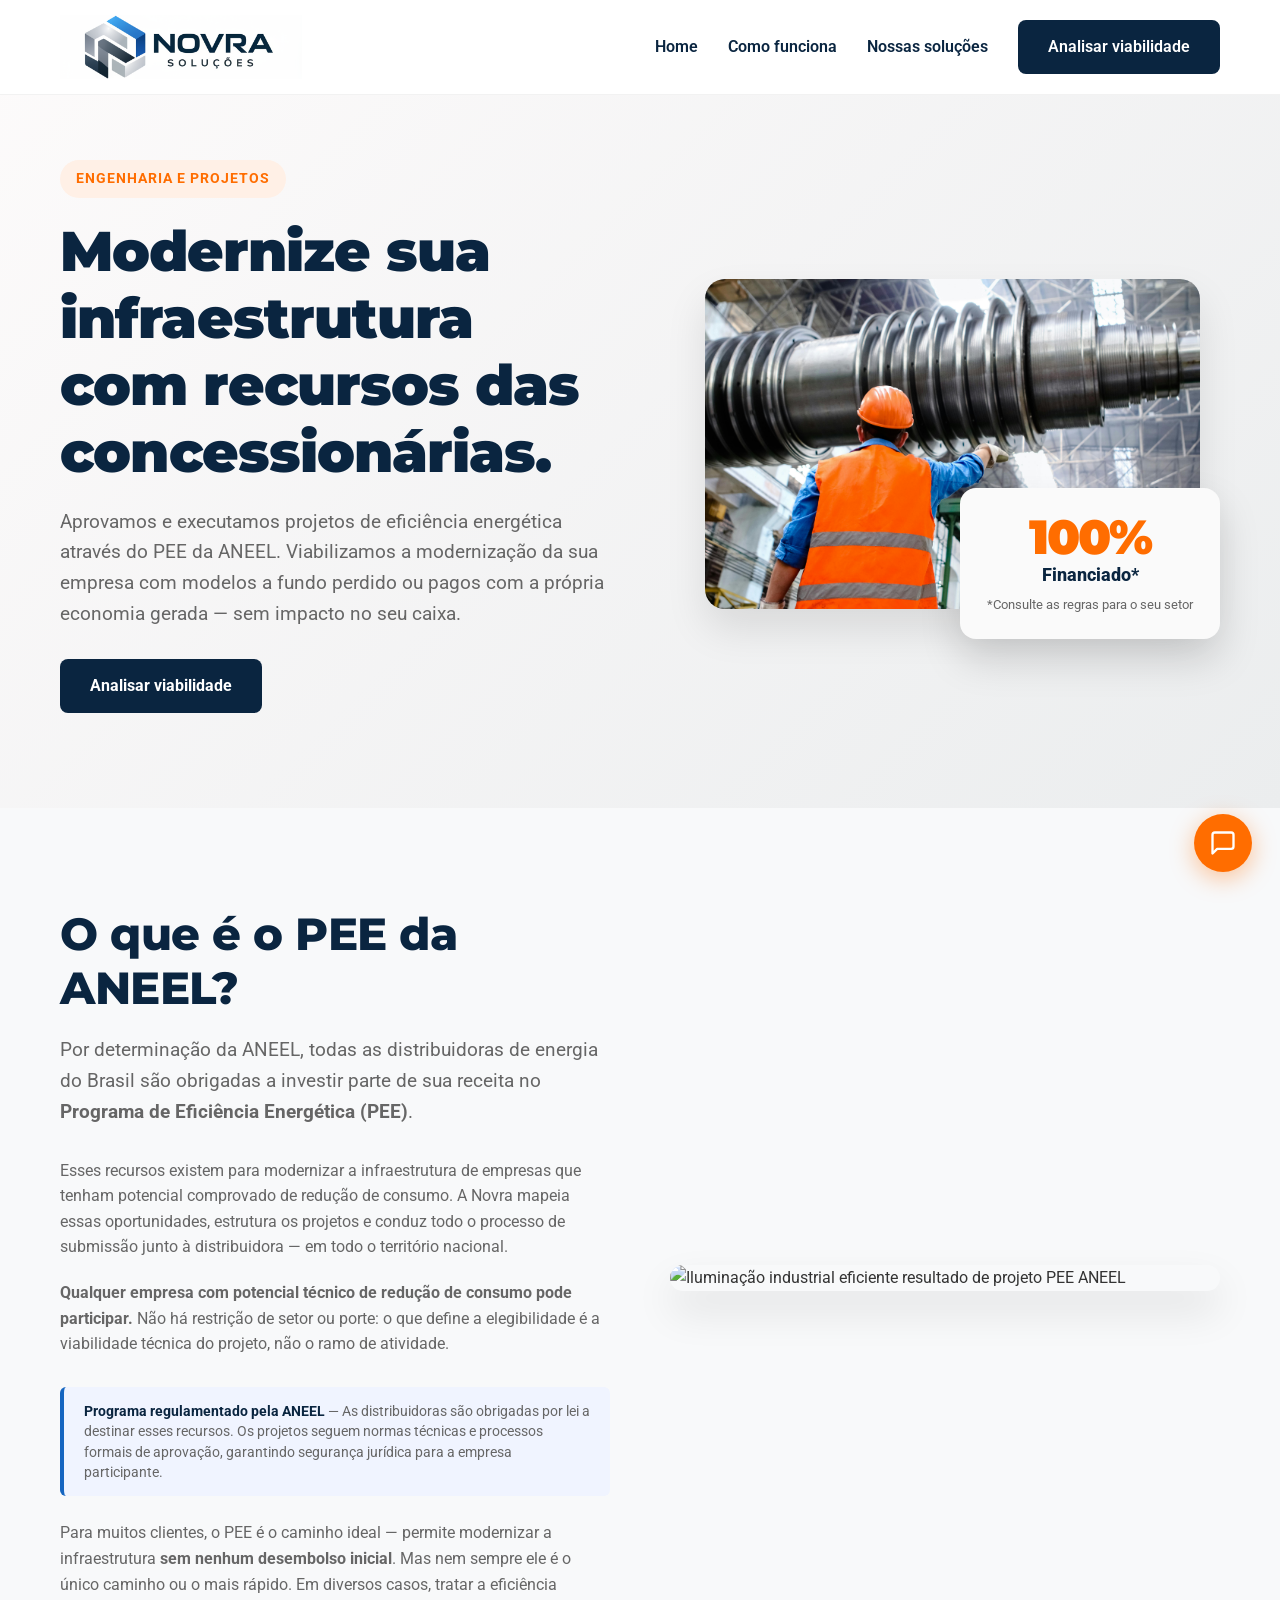
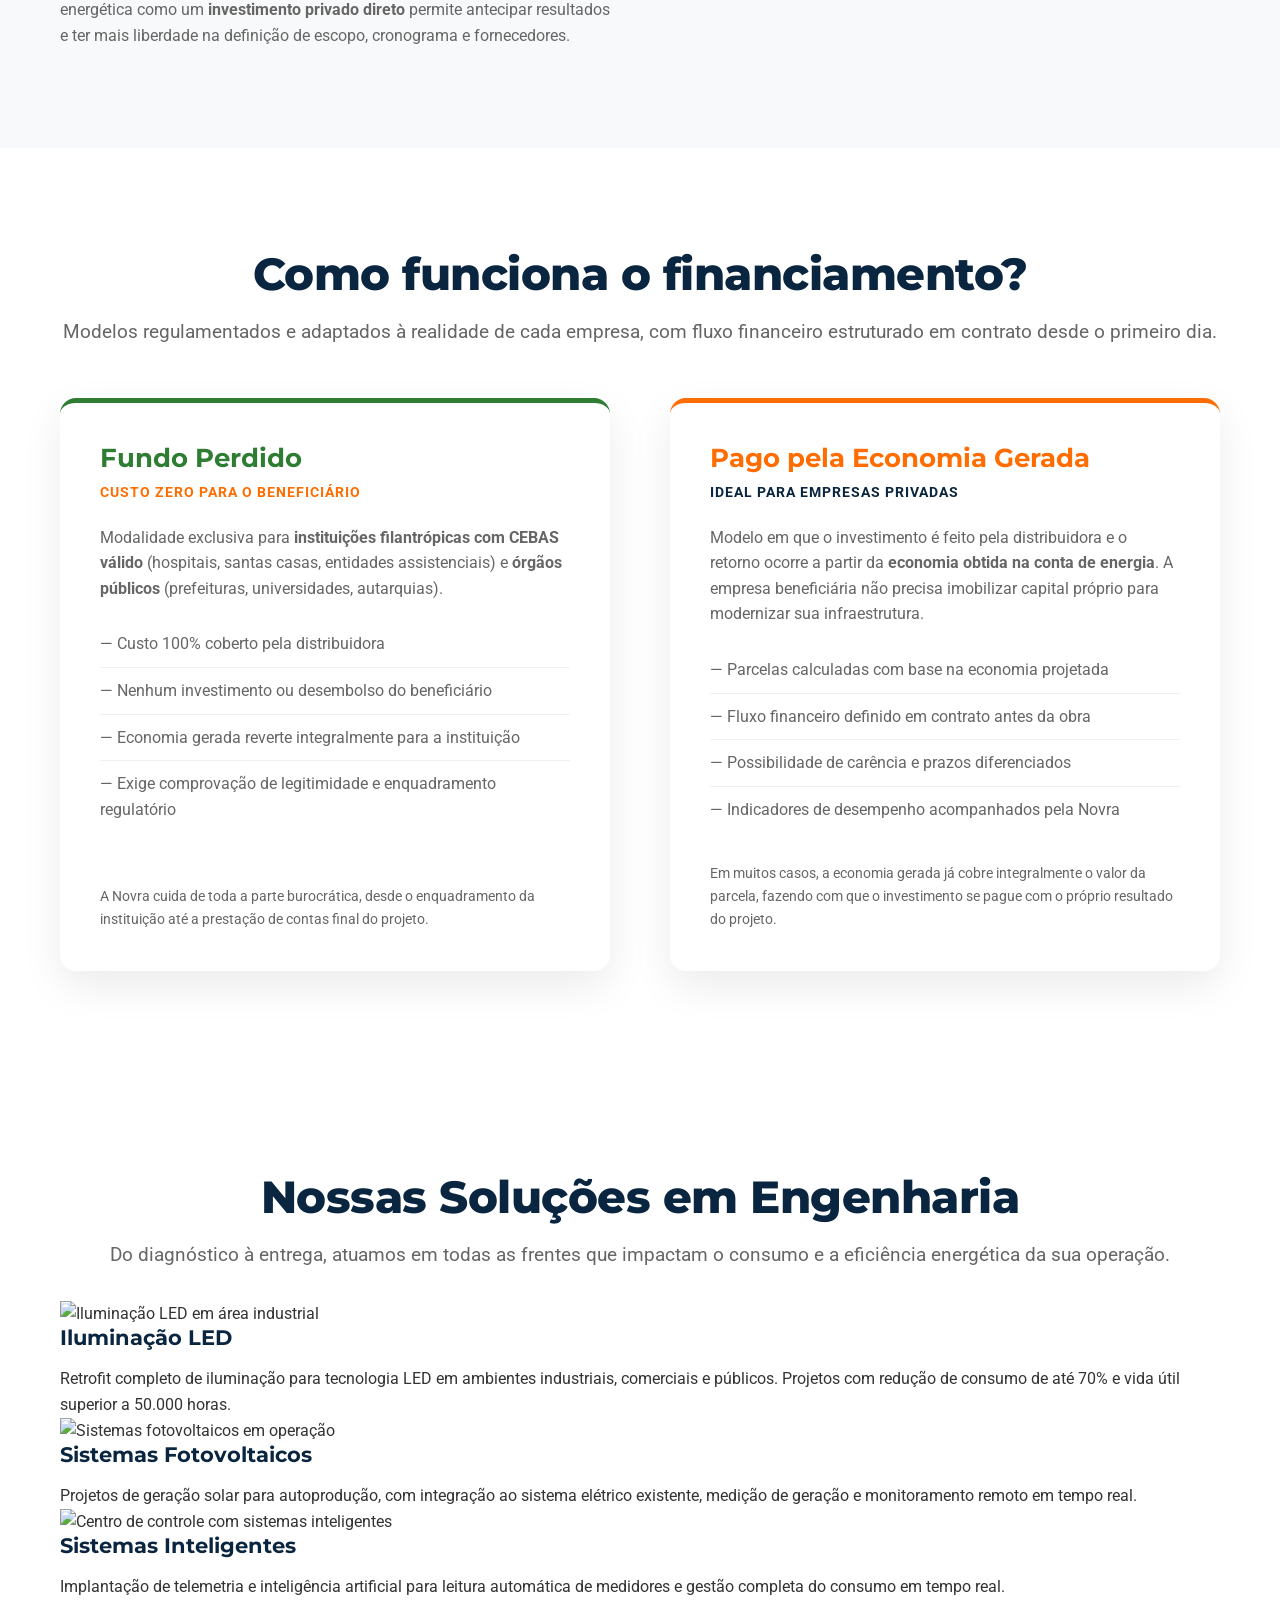
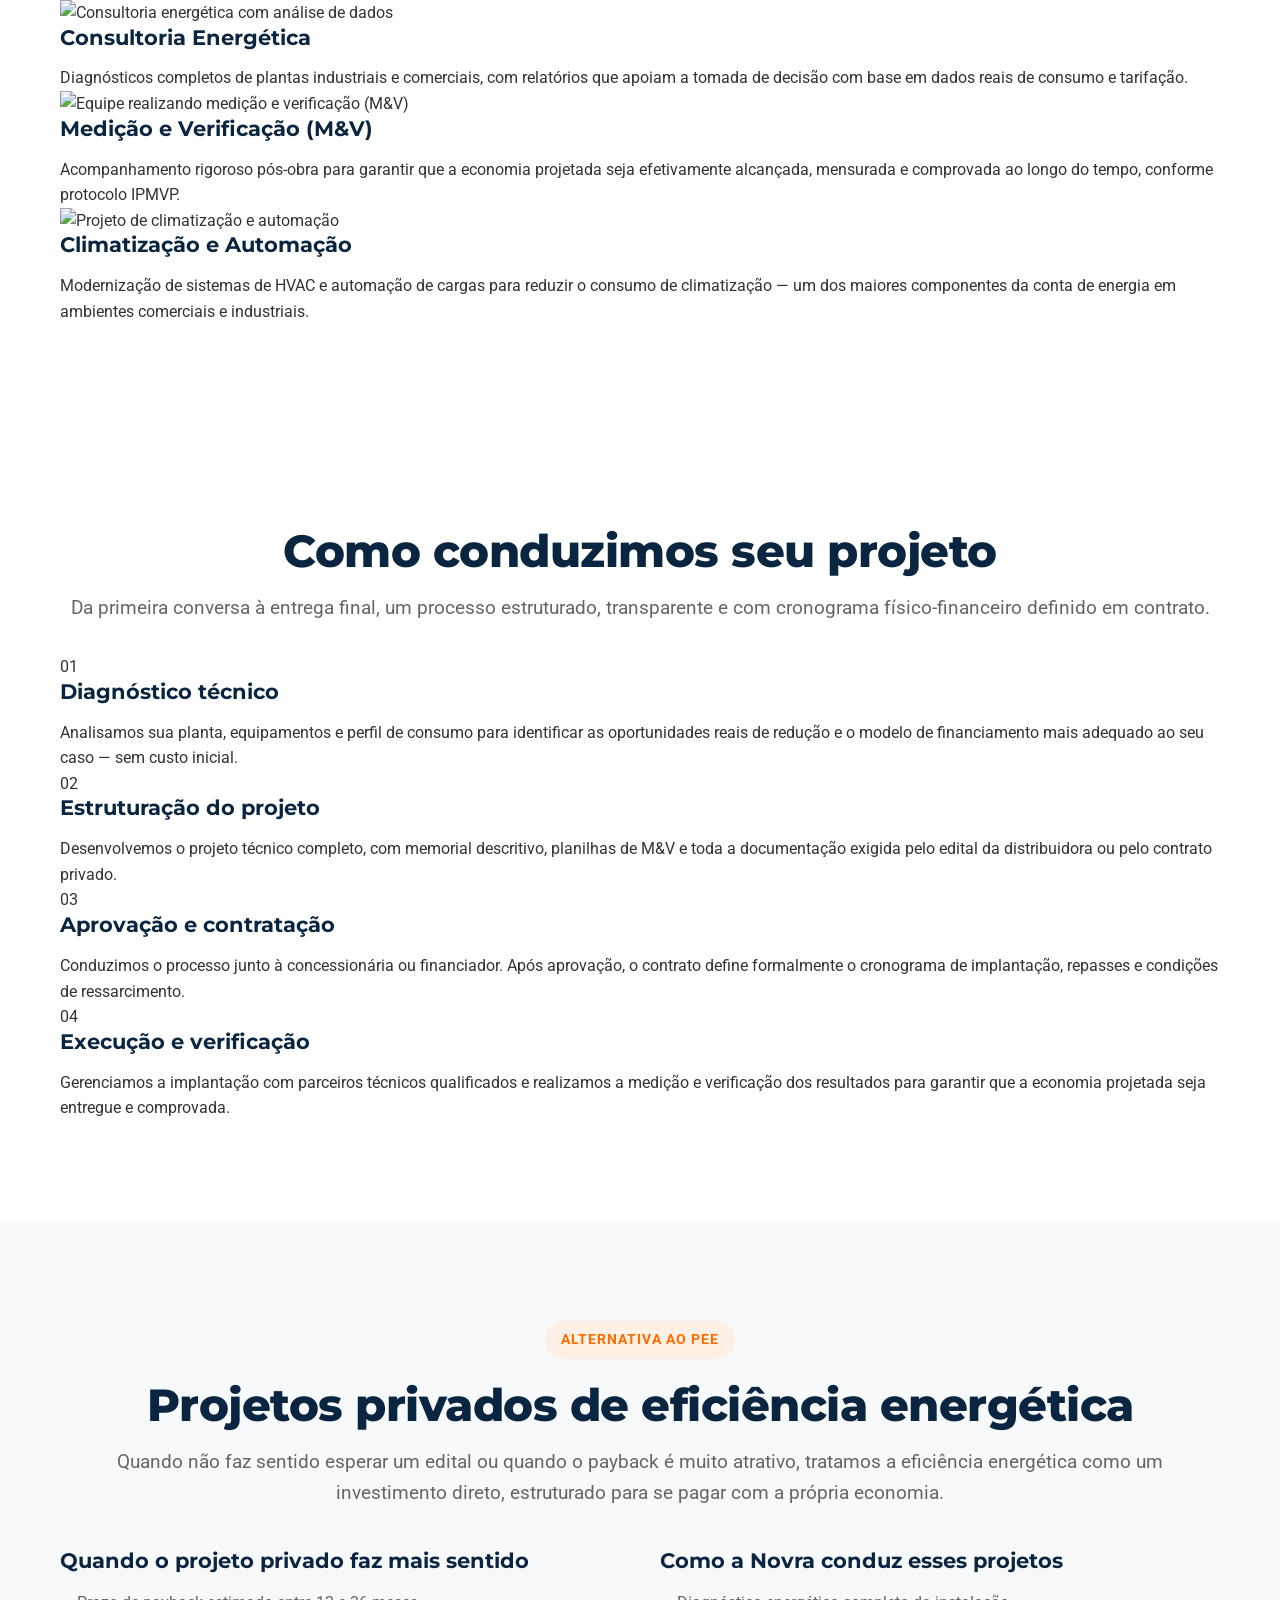
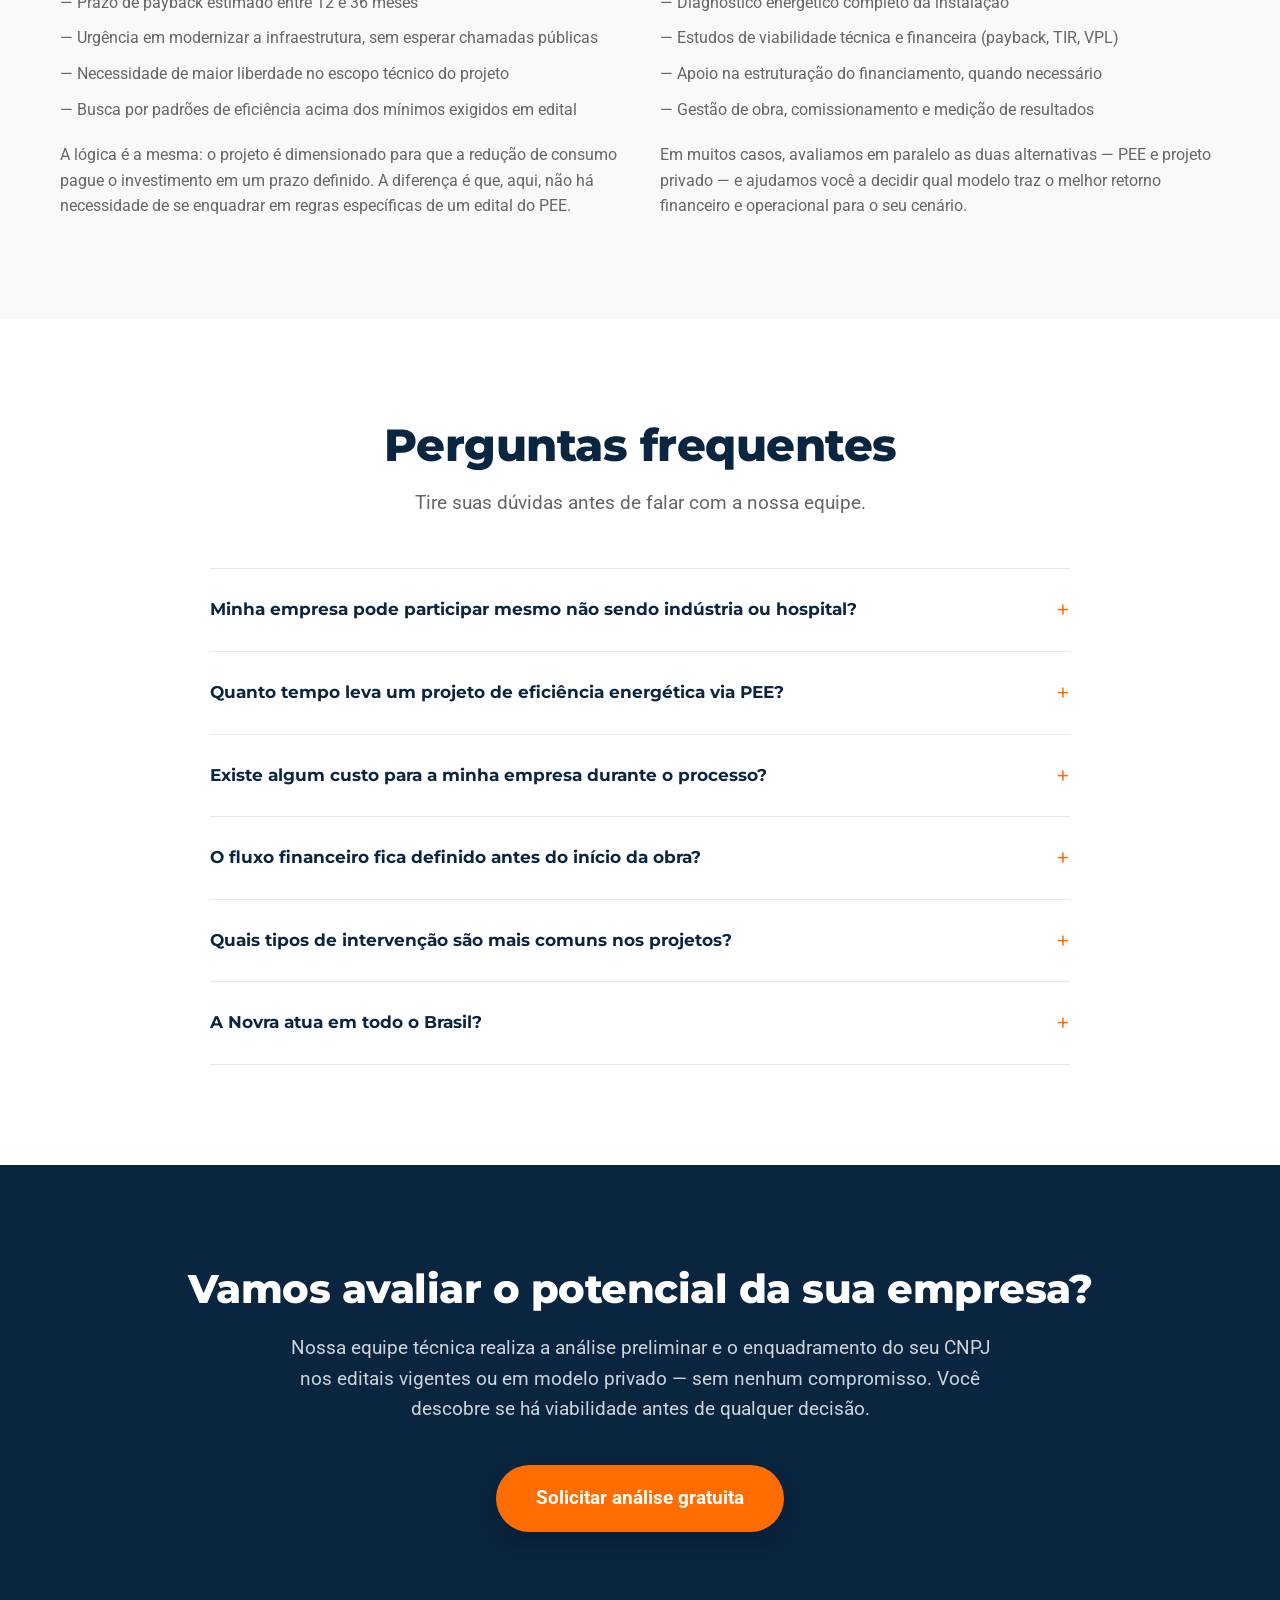
==== commit b6a91672: "Update index.html" ====
--- a/eficiencia-energetica/index.html
+++ b/eficiencia-energetica/index.html
@@ -248,6 +248,175 @@
       </div>
     </section>
 
+        <!-- ========== NOSSAS SOLUÇÕES EM ENGENHARIA ========== -->
+    <section class="section" id="nossas-solucoes">
+      <div class="container">
+
+        <div class="section-header text-center">
+          <h2>Nossas Soluções em Engenharia</h2>
+          <p class="lead">
+            Do diagnóstico à entrega, atuamos em todas as frentes que impactam o consumo e a
+            eficiência energética da sua operação.
+          </p>
+        </div>
+
+        <div class="solutions-grid">
+
+          <article class="solution-card">
+            <div class="solution-card-image">
+              <img src="../assets/img/solucoes-iluminacao-led.jpg"
+                   alt="Iluminação LED em área industrial"
+                   loading="lazy">
+            </div>
+            <div class="solution-card-body">
+              <h3>Iluminação LED</h3>
+              <p>
+                Retrofit completo de iluminação para tecnologia LED em ambientes industriais,
+                comerciais e públicos. Projetos com redução de consumo de até 70% e vida útil
+                superior a 50.000 horas.
+              </p>
+            </div>
+          </article>
+
+          <article class="solution-card">
+            <div class="solution-card-image">
+              <img src="../assets/img/solucoes-fotovoltaico.jpg"
+                   alt="Sistemas fotovoltaicos em operação"
+                   loading="lazy">
+            </div>
+            <div class="solution-card-body">
+              <h3>Sistemas Fotovoltaicos</h3>
+              <p>
+                Projetos de geração solar para autoprodução, com integração ao sistema
+                elétrico existente, medição de geração e monitoramento remoto em tempo real.
+              </p>
+            </div>
+          </article>
+
+          <article class="solution-card">
+            <div class="solution-card-image">
+              <img src="../assets/img/solucoes-sistemas-inteligentes.jpg"
+                   alt="Centro de controle com sistemas inteligentes"
+                   loading="lazy">
+            </div>
+            <div class="solution-card-body">
+              <h3>Sistemas Inteligentes</h3>
+              <p>
+                Implantação de telemetria e inteligência artificial para leitura automática
+                de medidores e gestão completa do consumo em tempo real.
+              </p>
+            </div>
+          </article>
+
+          <article class="solution-card">
+            <div class="solution-card-image">
+              <img src="../assets/img/solucoes-consultoria-energetica.jpg"
+                   alt="Consultoria energética com análise de dados"
+                   loading="lazy">
+            </div>
+            <div class="solution-card-body">
+              <h3>Consultoria Energética</h3>
+              <p>
+                Diagnósticos completos de plantas industriais e comerciais, com relatórios
+                que apoiam a tomada de decisão com base em dados reais de consumo e tarifação.
+              </p>
+            </div>
+          </article>
+
+          <article class="solution-card">
+            <div class="solution-card-image">
+              <img src="../assets/img/solucoes-medicao-mvv.jpg"
+                   alt="Equipe realizando medição e verificação (M&V)"
+                   loading="lazy">
+            </div>
+            <div class="solution-card-body">
+              <h3>Medição e Verificação (M&V)</h3>
+              <p>
+                Acompanhamento rigoroso pós-obra para garantir que a economia projetada
+                seja efetivamente alcançada, mensurada e comprovada ao longo do tempo,
+                conforme protocolo IPMVP.
+              </p>
+            </div>
+          </article>
+
+          <article class="solution-card">
+            <div class="solution-card-image">
+              <img src="../assets/img/solucoes-climatizacao-automacao.jpg"
+                   alt="Projeto de climatização e automação"
+                   loading="lazy">
+            </div>
+            <div class="solution-card-body">
+              <h3>Climatização e Automação</h3>
+              <p>
+                Modernização de sistemas de HVAC e automação de cargas para reduzir o
+                consumo de climatização — um dos maiores componentes da conta de energia
+                em ambientes comerciais e industriais.
+              </p>
+            </div>
+          </article>
+
+        </div>
+      </div>
+    </section>
+    
+    <!-- ========== COMO CONDUZIMOS SEU PROJETO ========== -->
+    <section class="section section-dark">
+      <div class="container">
+
+        <div class="section-header text-center">
+          <h2>Como conduzimos seu projeto</h2>
+          <p class="lead">
+            Da primeira conversa à entrega final, um processo estruturado, transparente e com
+            cronograma físico-financeiro definido em contrato.
+          </p>
+        </div>
+
+        <div class="steps-grid">
+
+          <div class="step-card">
+            <div class="step-number">01</div>
+            <h3>Diagnóstico técnico</h3>
+            <p>
+              Analisamos sua planta, equipamentos e perfil de consumo para identificar as
+              oportunidades reais de redução e o modelo de financiamento mais adequado ao
+              seu caso — sem custo inicial.
+            </p>
+          </div>
+
+          <div class="step-card">
+            <div class="step-number">02</div>
+            <h3>Estruturação do projeto</h3>
+            <p>
+              Desenvolvemos o projeto técnico completo, com memorial descritivo, planilhas
+              de M&V e toda a documentação exigida pelo edital da distribuidora ou pelo
+              contrato privado.
+            </p>
+          </div>
+
+          <div class="step-card">
+            <div class="step-number">03</div>
+            <h3> Aprovação e contratação</h3>
+            <p>
+              Conduzimos o processo junto à concessionária ou financiador. Após aprovação,
+              o contrato define formalmente o cronograma de implantação, repasses e
+              condições de ressarcimento.
+            </p>
+          </div>
+
+          <div class="step-card">
+            <div class="step-number">04</div>
+            <h3>Execução e verificação</h3>
+            <p>
+              Gerenciamos a implantação com parceiros técnicos qualificados e realizamos a
+              medição e verificação dos resultados para garantir que a economia projetada
+              seja entregue e comprovada.
+            </p>
+          </div>
+
+        </div>
+      </div>
+    </section>
+    
     <!-- ========== NOVA SEÇÃO: PROJETOS PRIVADOS ========== -->
     <section class="section bg-light">
       <div class="container">
@@ -476,3 +645,4 @@
 
 </body>
 </html>
+
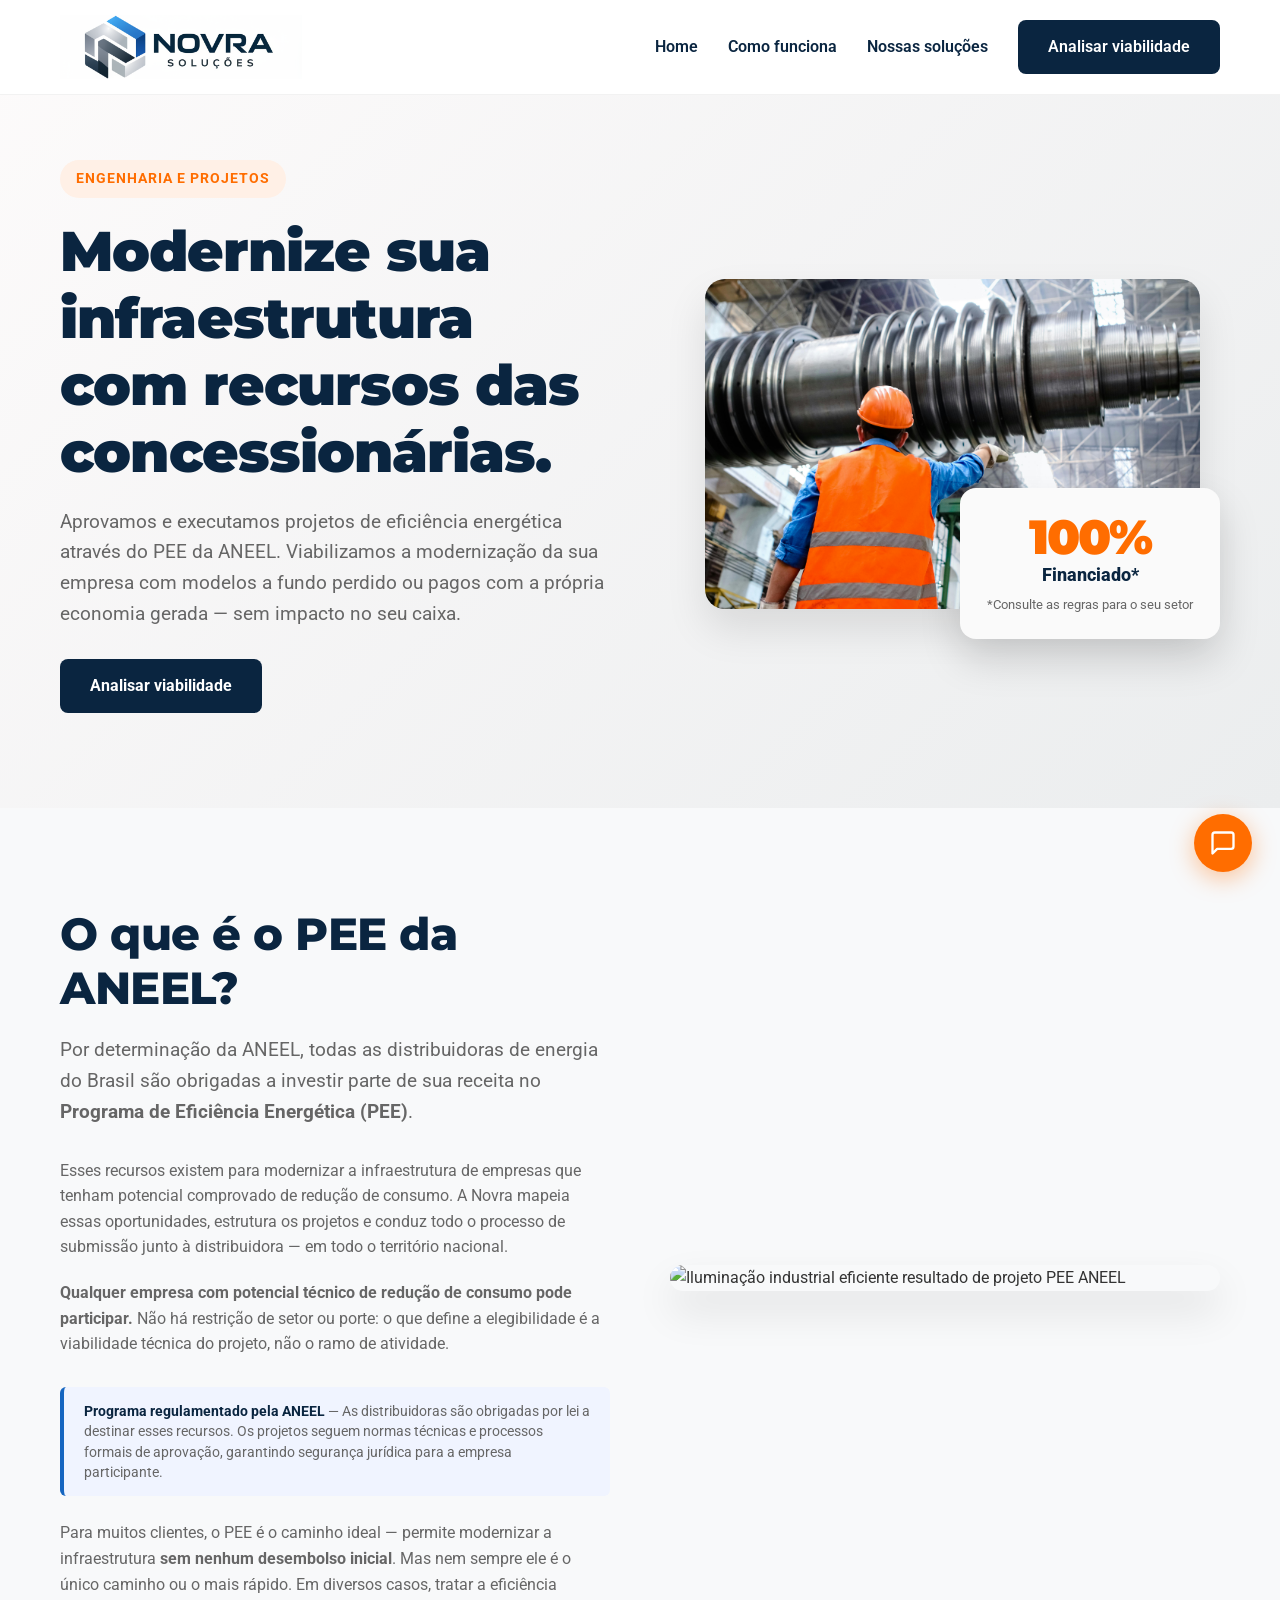
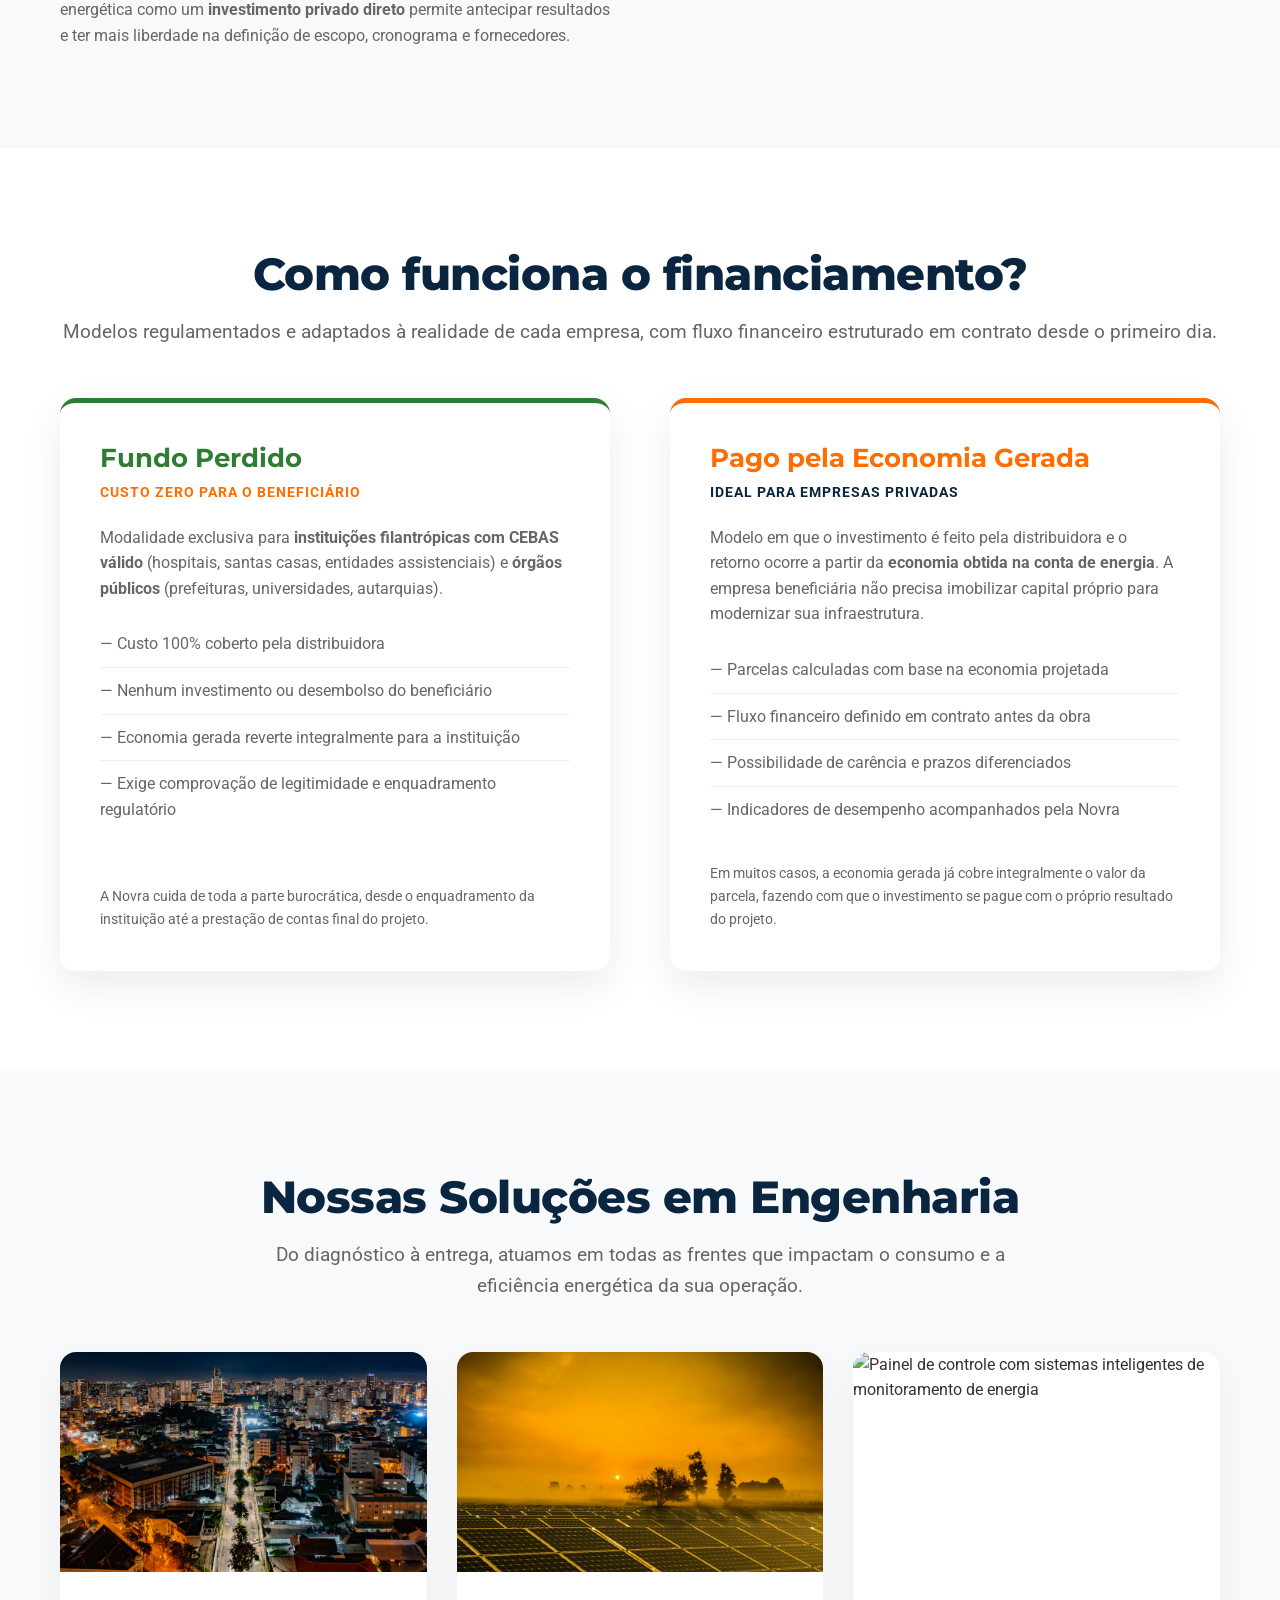
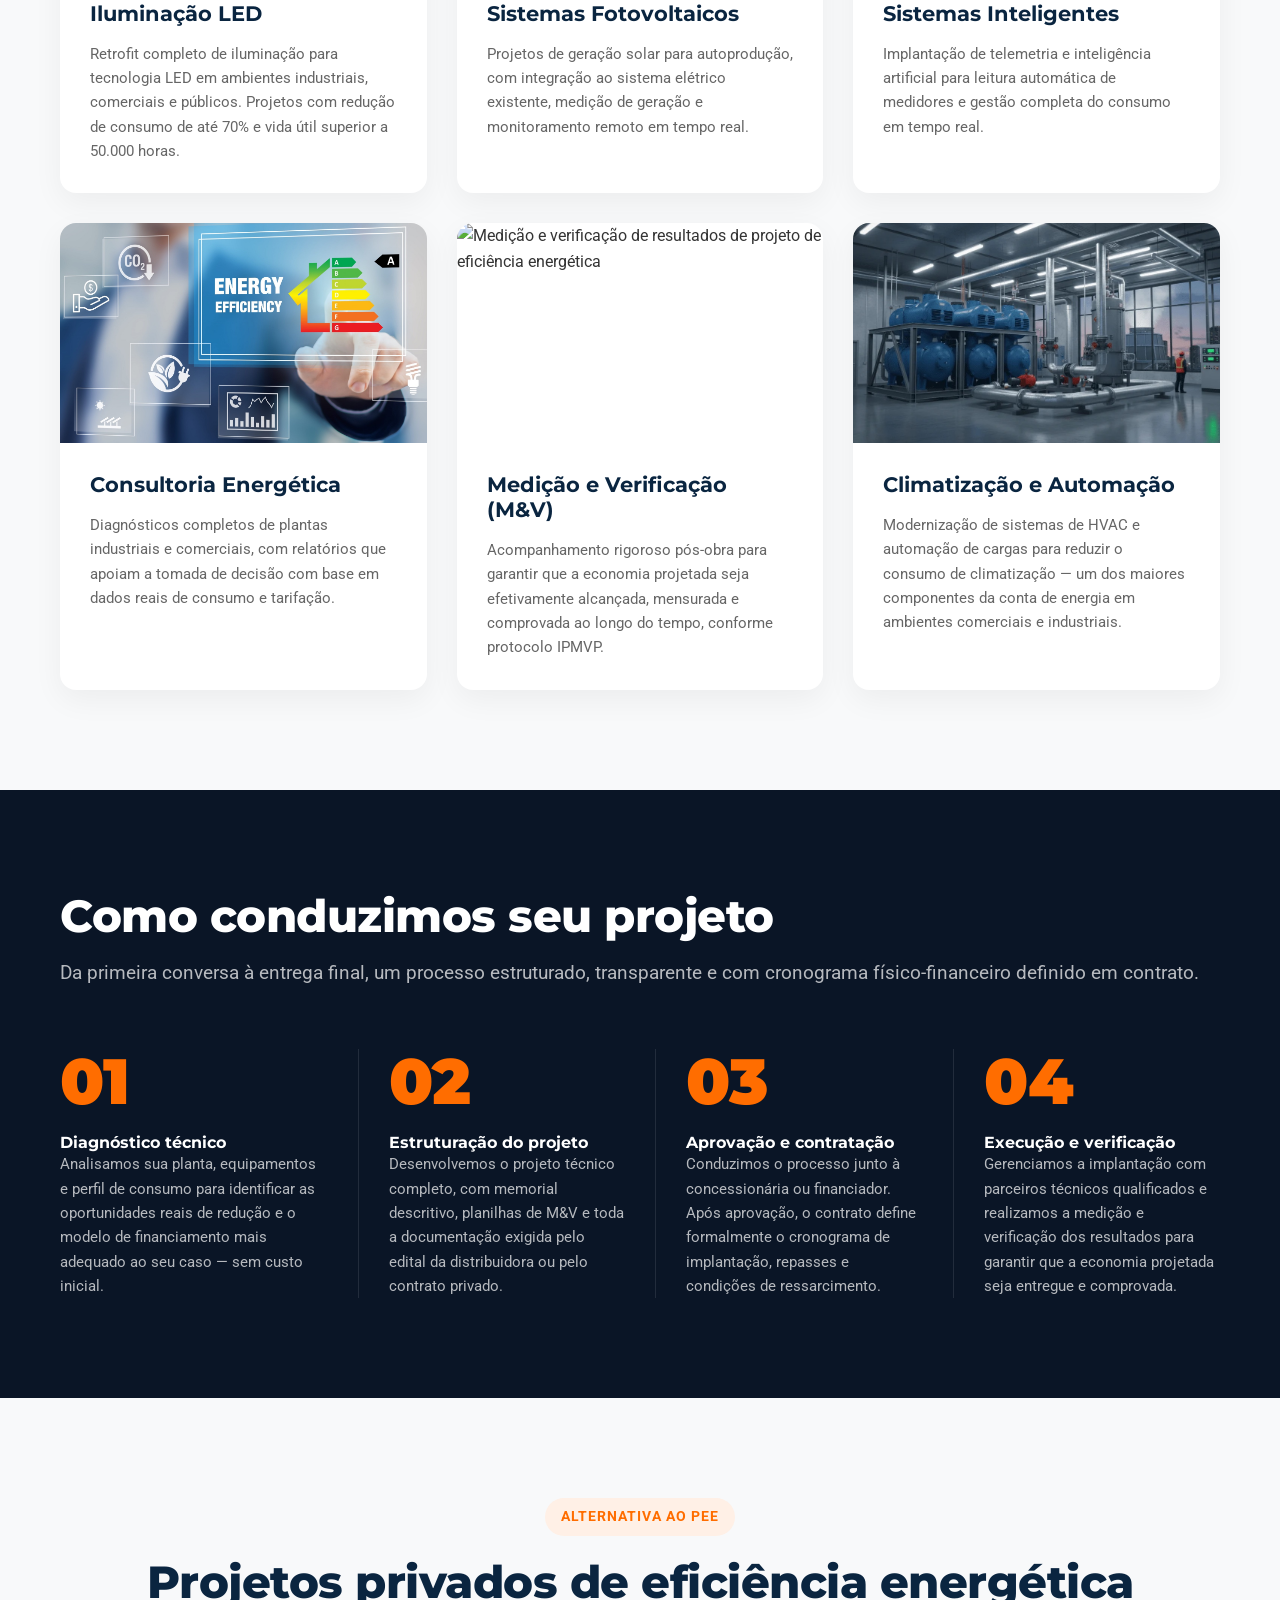
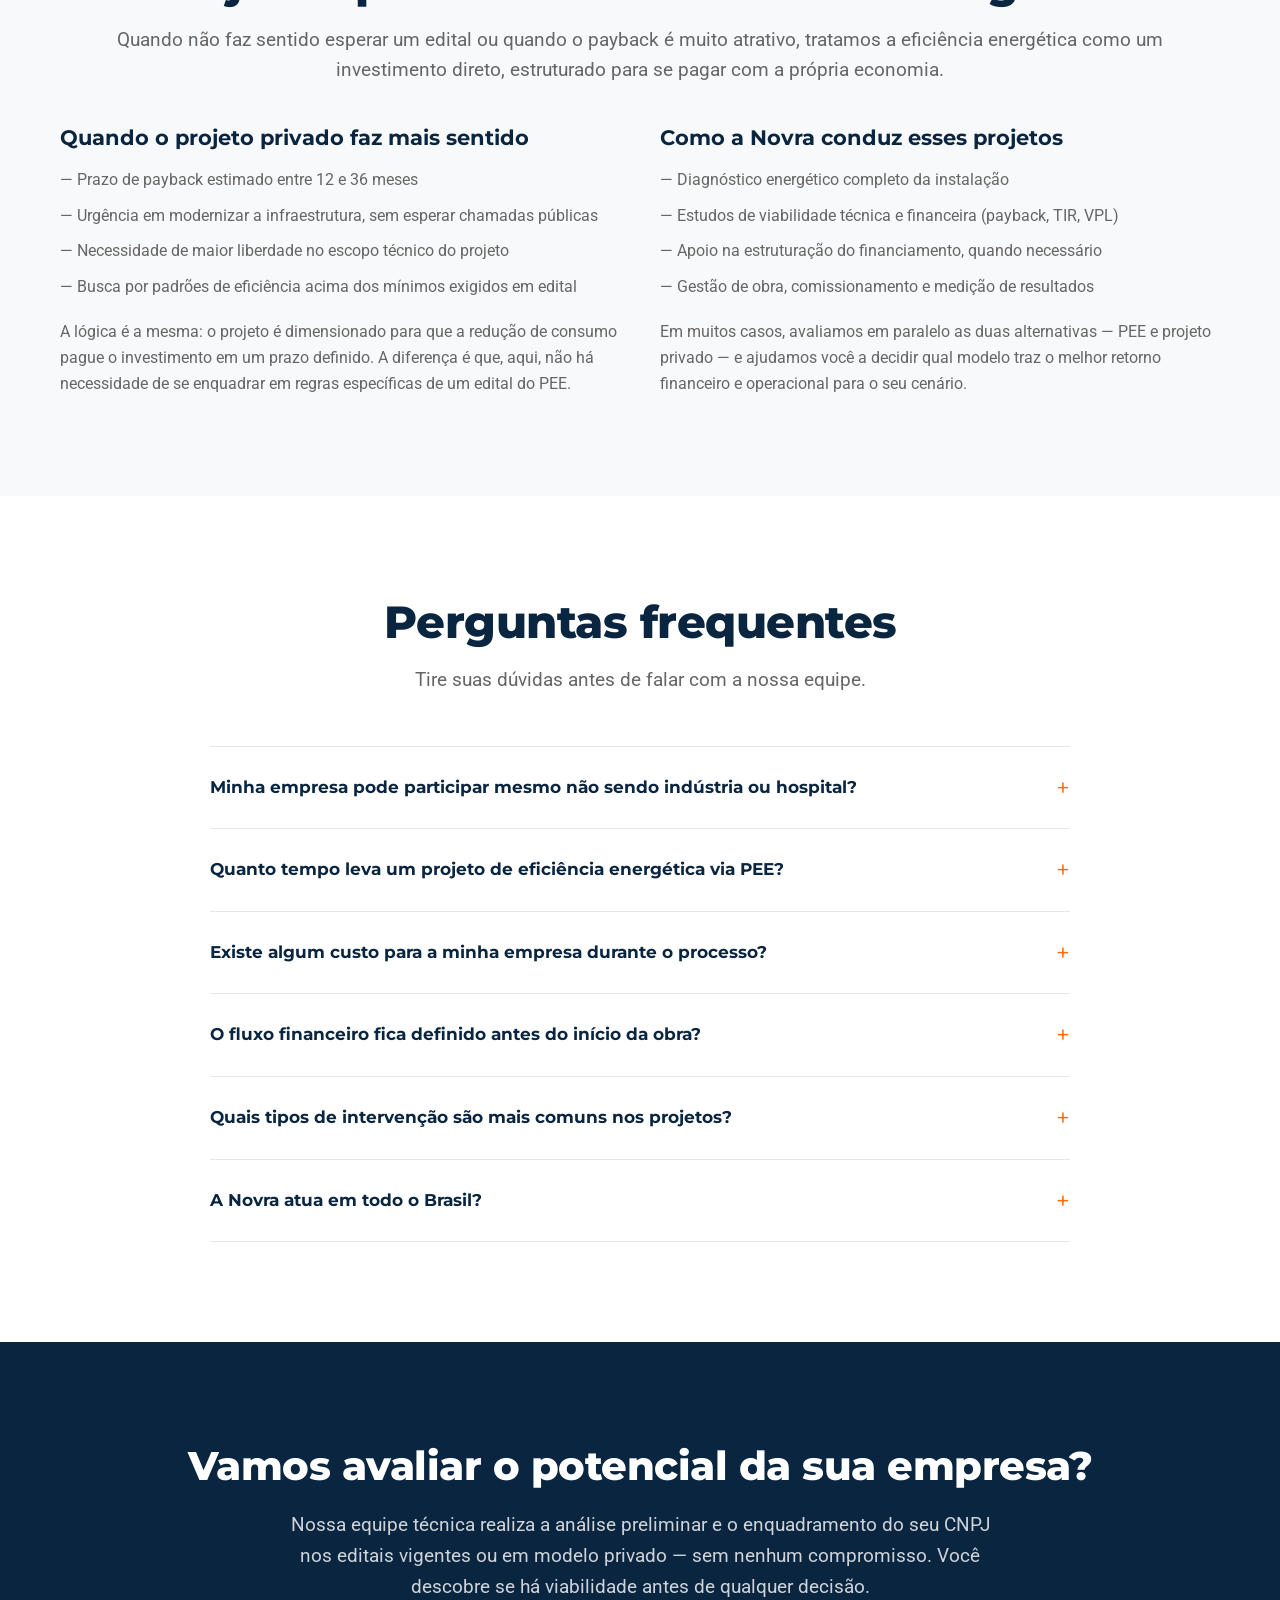
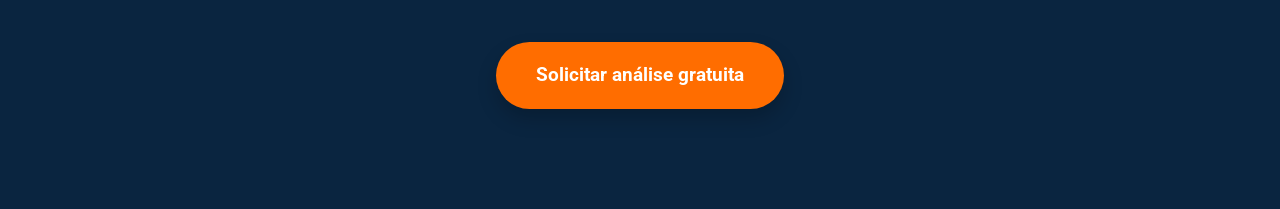
==== commit 024aaddc: "Update index.html" ====
--- a/eficiencia-energetica/index.html
+++ b/eficiencia-energetica/index.html
@@ -247,176 +247,169 @@
         </div>
       </div>
     </section>
-
-        <!-- ========== NOSSAS SOLUÇÕES EM ENGENHARIA ========== -->
-    <section class="section" id="nossas-solucoes">
+    
+<!-- ========== NOSSAS SOLUÇÕES EM ENGENHARIA ==========
+         id="nossas-solucoes" ancora o link do header.
+         Grade de cards com imagem no topo (card-image-top).
+    =========================================== -->
+    <section class="section bg-light" id="nossas-solucoes">
       <div class="container">
 
         <div class="section-header text-center">
           <h2>Nossas Soluções em Engenharia</h2>
-          <p class="lead">
-            Do diagnóstico à entrega, atuamos em todas as frentes que impactam o consumo e a
-            eficiência energética da sua operação.
-          </p>
-        </div>
-
-        <div class="solutions-grid">
-
-          <article class="solution-card">
-            <div class="solution-card-image">
-              <img src="../assets/img/solucoes-iluminacao-led.jpg"
-                   alt="Iluminação LED em área industrial"
-                   loading="lazy">
-            </div>
-            <div class="solution-card-body">
-              <h3>Iluminação LED</h3>
-              <p>
-                Retrofit completo de iluminação para tecnologia LED em ambientes industriais,
-                comerciais e públicos. Projetos com redução de consumo de até 70% e vida útil
-                superior a 50.000 horas.
+          <p class="lead" style="max-width: 780px; margin-left: auto; margin-right: auto;">
+            Do diagnóstico à entrega, atuamos em todas as frentes que impactam
+            o consumo e a eficiência energética da sua operação.
+          </p>
+        </div>
+
+        <div class="cards-3" style="margin-top: 50px;">
+
+          <!-- Card 1: Iluminação LED -->
+          <div class="card-image-top">
+            <img src="../assets/img/eficiencia-iluminacao.jpg"
+                 alt="Projeto de retrofit de iluminação LED industrial e comercial">
+            <div class="card-content">
+              <h3 style="color: var(--primary);">Iluminação LED</h3>
+              <p style="color: var(--muted); font-size: 0.95rem; margin: 0;">
+                Retrofit completo de iluminação para tecnologia LED em ambientes
+                industriais, comerciais e públicos. Projetos com redução de consumo
+                de até 70% e vida útil superior a 50.000 horas.
               </p>
             </div>
-          </article>
-
-          <article class="solution-card">
-            <div class="solution-card-image">
-              <img src="../assets/img/solucoes-fotovoltaico.jpg"
-                   alt="Sistemas fotovoltaicos em operação"
-                   loading="lazy">
-            </div>
-            <div class="solution-card-body">
-              <h3>Sistemas Fotovoltaicos</h3>
-              <p>
+          </div>
+
+          <!-- Card 2: Sistemas Fotovoltaicos -->
+          <div class="card-image-top">
+            <img src="../assets/img/eficiencia-fotovoltaica.jpg"
+                 alt="Sistema fotovoltaico instalado em ambiente industrial">
+            <div class="card-content">
+              <h3 style="color: var(--primary);">Sistemas Fotovoltaicos</h3>
+              <p style="color: var(--muted); font-size: 0.95rem; margin: 0;">
                 Projetos de geração solar para autoprodução, com integração ao sistema
                 elétrico existente, medição de geração e monitoramento remoto em tempo real.
               </p>
             </div>
-          </article>
-
-          <article class="solution-card">
-            <div class="solution-card-image">
-              <img src="../assets/img/solucoes-sistemas-inteligentes.jpg"
-                   alt="Centro de controle com sistemas inteligentes"
-                   loading="lazy">
-            </div>
-            <div class="solution-card-body">
-              <h3>Sistemas Inteligentes</h3>
-              <p>
-                Implantação de telemetria e inteligência artificial para leitura automática
-                de medidores e gestão completa do consumo em tempo real.
+          </div>
+
+          <!-- Card 3: Sistemas Inteligentes -->
+          <div class="card-image-top">
+            <img src="../assets/img/eficiencia-sistemas-inteligentes.jpg"
+                 alt="Painel de controle com sistemas inteligentes de monitoramento de energia">
+            <div class="card-content">
+              <h3 style="color: var(--primary);">Sistemas Inteligentes</h3>
+              <p style="color: var(--muted); font-size: 0.95rem; margin: 0;">
+                Implantação de telemetria e inteligência artificial para leitura
+                automática de medidores e gestão completa do consumo em tempo real.
               </p>
             </div>
-          </article>
-
-          <article class="solution-card">
-            <div class="solution-card-image">
-              <img src="../assets/img/solucoes-consultoria-energetica.jpg"
-                   alt="Consultoria energética com análise de dados"
-                   loading="lazy">
-            </div>
-            <div class="solution-card-body">
-              <h3>Consultoria Energética</h3>
-              <p>
-                Diagnósticos completos de plantas industriais e comerciais, com relatórios
-                que apoiam a tomada de decisão com base em dados reais de consumo e tarifação.
+          </div>
+
+          <!-- Card 4: Consultoria Energética -->
+          <div class="card-image-top">
+            <img src="../assets/img/consultoria.png""
+                 alt="Consultoria energética com análise de dados de consumo">
+            <div class="card-content">
+              <h3 style="color: var(--primary);">Consultoria Energética</h3>
+              <p style="color: var(--muted); font-size: 0.95rem; margin: 0;">
+                Diagnósticos completos de plantas industriais e comerciais,
+                com relatórios que apoiam a tomada de decisão com base
+                em dados reais de consumo e tarifação.
               </p>
             </div>
-          </article>
-
-          <article class="solution-card">
-            <div class="solution-card-image">
-              <img src="../assets/img/solucoes-medicao-mvv.jpg"
-                   alt="Equipe realizando medição e verificação (M&V)"
-                   loading="lazy">
-            </div>
-            <div class="solution-card-body">
-              <h3>Medição e Verificação (M&V)</h3>
-              <p>
-                Acompanhamento rigoroso pós-obra para garantir que a economia projetada
-                seja efetivamente alcançada, mensurada e comprovada ao longo do tempo,
-                conforme protocolo IPMVP.
+          </div>
+
+          <!-- Card 5: Medição e Verificação -->
+          <div class="card-image-top">
+            <img src="https://images.unsplash.com/photo-1454165804606-c3d57bc86b40?ixlib=rb-4.0.3&auto=format&fit=crop&w=600&q=80"
+                 alt="Medição e verificação de resultados de projeto de eficiência energética">
+            <div class="card-content">
+              <h3 style="color: var(--primary);">Medição e Verificação (M&V)</h3>
+              <p style="color: var(--muted); font-size: 0.95rem; margin: 0;">
+                Acompanhamento rigoroso pós-obra para garantir que a economia
+                projetada seja efetivamente alcançada, mensurada e comprovada
+                ao longo do tempo, conforme protocolo IPMVP.
               </p>
             </div>
-          </article>
-
-          <article class="solution-card">
-            <div class="solution-card-image">
-              <img src="../assets/img/solucoes-climatizacao-automacao.jpg"
-                   alt="Projeto de climatização e automação"
-                   loading="lazy">
-            </div>
-            <div class="solution-card-body">
-              <h3>Climatização e Automação</h3>
-              <p>
-                Modernização de sistemas de HVAC e automação de cargas para reduzir o
-                consumo de climatização — um dos maiores componentes da conta de energia
-                em ambientes comerciais e industriais.
+          </div>
+
+          <!-- Card 6: Climatização e Automação -->
+          <div class="card-image-top">
+            <img src="../assets/img/chiller.jpg""
+                 alt="Automação e climatização industrial com foco em eficiência energética">
+            <div class="card-content">
+              <h3 style="color: var(--primary);">Climatização e Automação</h3>
+              <p style="color: var(--muted); font-size: 0.95rem; margin: 0;">
+                Modernização de sistemas de HVAC e automação de cargas para
+                reduzir o consumo de climatização — um dos maiores componentes
+                da conta de energia em ambientes comerciais e industriais.
               </p>
             </div>
-          </article>
-
-        </div>
-      </div>
-    </section>
-    
-    <!-- ========== COMO CONDUZIMOS SEU PROJETO ========== -->
-    <section class="section section-dark">
+          </div>
+
+        </div>
+      </div>
+    </section>
+
+    <!-- ========== COMO CONDUZIMOS SEU PROJETO ==========
+         4 etapas do processo em fundo escuro.
+         Reforça método e previsibilidade do projeto.
+    =========================================== -->
+    <section class="section bg-dark">
       <div class="container">
 
-        <div class="section-header text-center">
-          <h2>Como conduzimos seu projeto</h2>
-          <p class="lead">
-            Da primeira conversa à entrega final, um processo estruturado, transparente e com
-            cronograma físico-financeiro definido em contrato.
-          </p>
-        </div>
-
-        <div class="steps-grid">
-
-          <div class="step-card">
-            <div class="step-number">01</div>
-            <h3>Diagnóstico técnico</h3>
+        <h2>Como conduzimos seu projeto</h2>
+        <p class="lead" style="color: rgba(255,255,255,0.7); margin-top: 10px;">
+          Da primeira conversa à entrega final, um processo estruturado,
+          transparente e com cronograma físico-financeiro definido em contrato.
+        </p>
+
+        <div class="process-grid">
+
+          <div class="process-step">
+            <div class="step-num">01</div>
+            <h4>Diagnóstico técnico</h4>
             <p>
-              Analisamos sua planta, equipamentos e perfil de consumo para identificar as
-              oportunidades reais de redução e o modelo de financiamento mais adequado ao
-              seu caso — sem custo inicial.
-            </p>
-          </div>
-
-          <div class="step-card">
-            <div class="step-number">02</div>
-            <h3>Estruturação do projeto</h3>
+              Analisamos sua planta, equipamentos e perfil de consumo para
+              identificar as oportunidades reais de redução e o modelo de
+              financiamento mais adequado ao seu caso — sem custo inicial.
+            </p>
+          </div>
+
+          <div class="process-step">
+            <div class="step-num">02</div>
+            <h4>Estruturação do projeto</h4>
             <p>
-              Desenvolvemos o projeto técnico completo, com memorial descritivo, planilhas
-              de M&V e toda a documentação exigida pelo edital da distribuidora ou pelo
-              contrato privado.
-            </p>
-          </div>
-
-          <div class="step-card">
-            <div class="step-number">03</div>
-            <h3> Aprovação e contratação</h3>
+              Desenvolvemos o projeto técnico completo, com memorial descritivo,
+              planilhas de M&V e toda a documentação exigida pelo edital
+              da distribuidora ou pelo contrato privado.
+            </p>
+          </div>
+
+          <div class="process-step">
+            <div class="step-num">03</div>
+            <h4>Aprovação e contratação</h4>
             <p>
-              Conduzimos o processo junto à concessionária ou financiador. Após aprovação,
-              o contrato define formalmente o cronograma de implantação, repasses e
-              condições de ressarcimento.
-            </p>
-          </div>
-
-          <div class="step-card">
-            <div class="step-number">04</div>
-            <h3>Execução e verificação</h3>
+              Conduzimos o processo junto à concessionária ou financiador.
+              Após aprovação, o contrato define formalmente o cronograma de
+              implantação, repasses e condições de ressarcimento.
+            </p>
+          </div>
+
+          <div class="process-step">
+            <div class="step-num">04</div>
+            <h4>Execução e verificação</h4>
             <p>
-              Gerenciamos a implantação com parceiros técnicos qualificados e realizamos a
-              medição e verificação dos resultados para garantir que a economia projetada
-              seja entregue e comprovada.
-            </p>
-          </div>
-
-        </div>
-      </div>
-    </section>
-    
+              Gerenciamos a implantação com parceiros técnicos qualificados
+              e realizamos a medição e verificação dos resultados para
+              garantir que a economia projetada seja entregue e comprovada.
+            </p>
+          </div>
+
+        </div>
+      </div>
+    </section>
+       
     <!-- ========== NOVA SEÇÃO: PROJETOS PRIVADOS ========== -->
     <section class="section bg-light">
       <div class="container">
@@ -646,3 +639,4 @@
 </body>
 </html>
 
+
